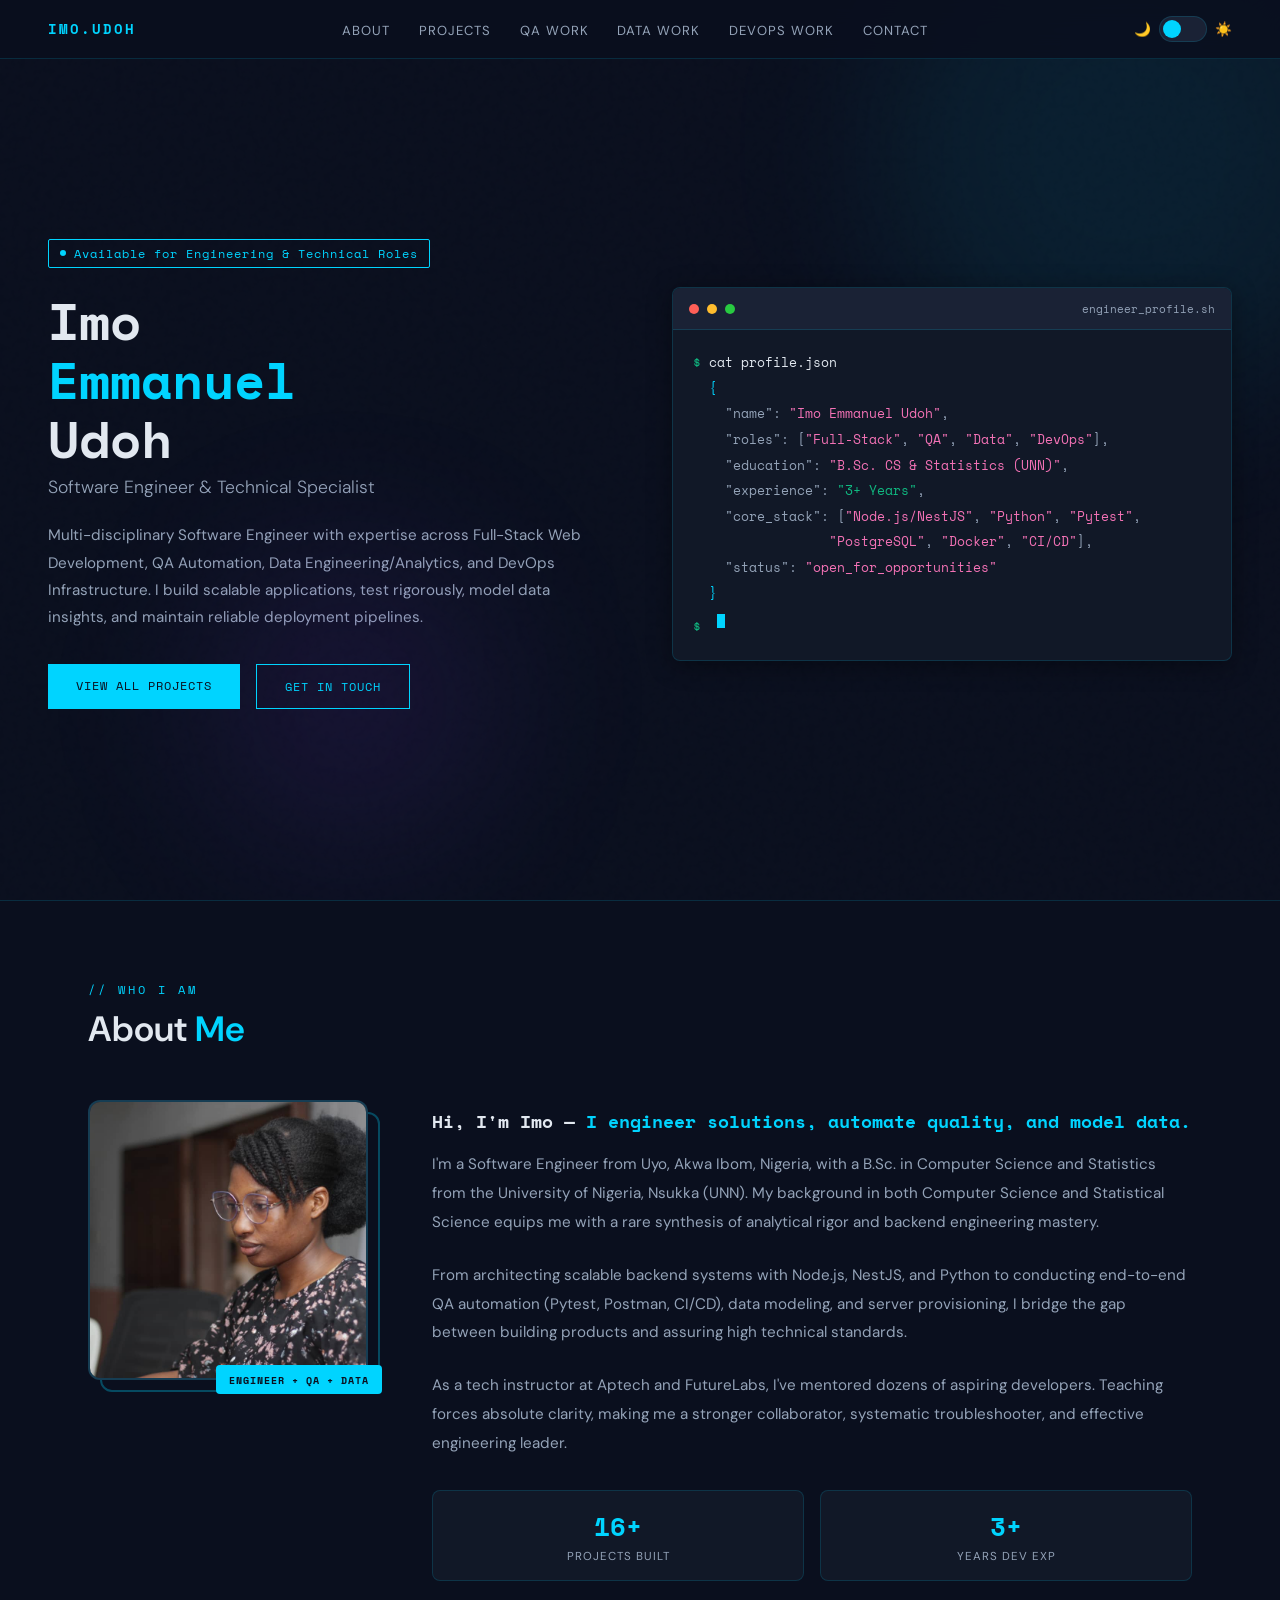
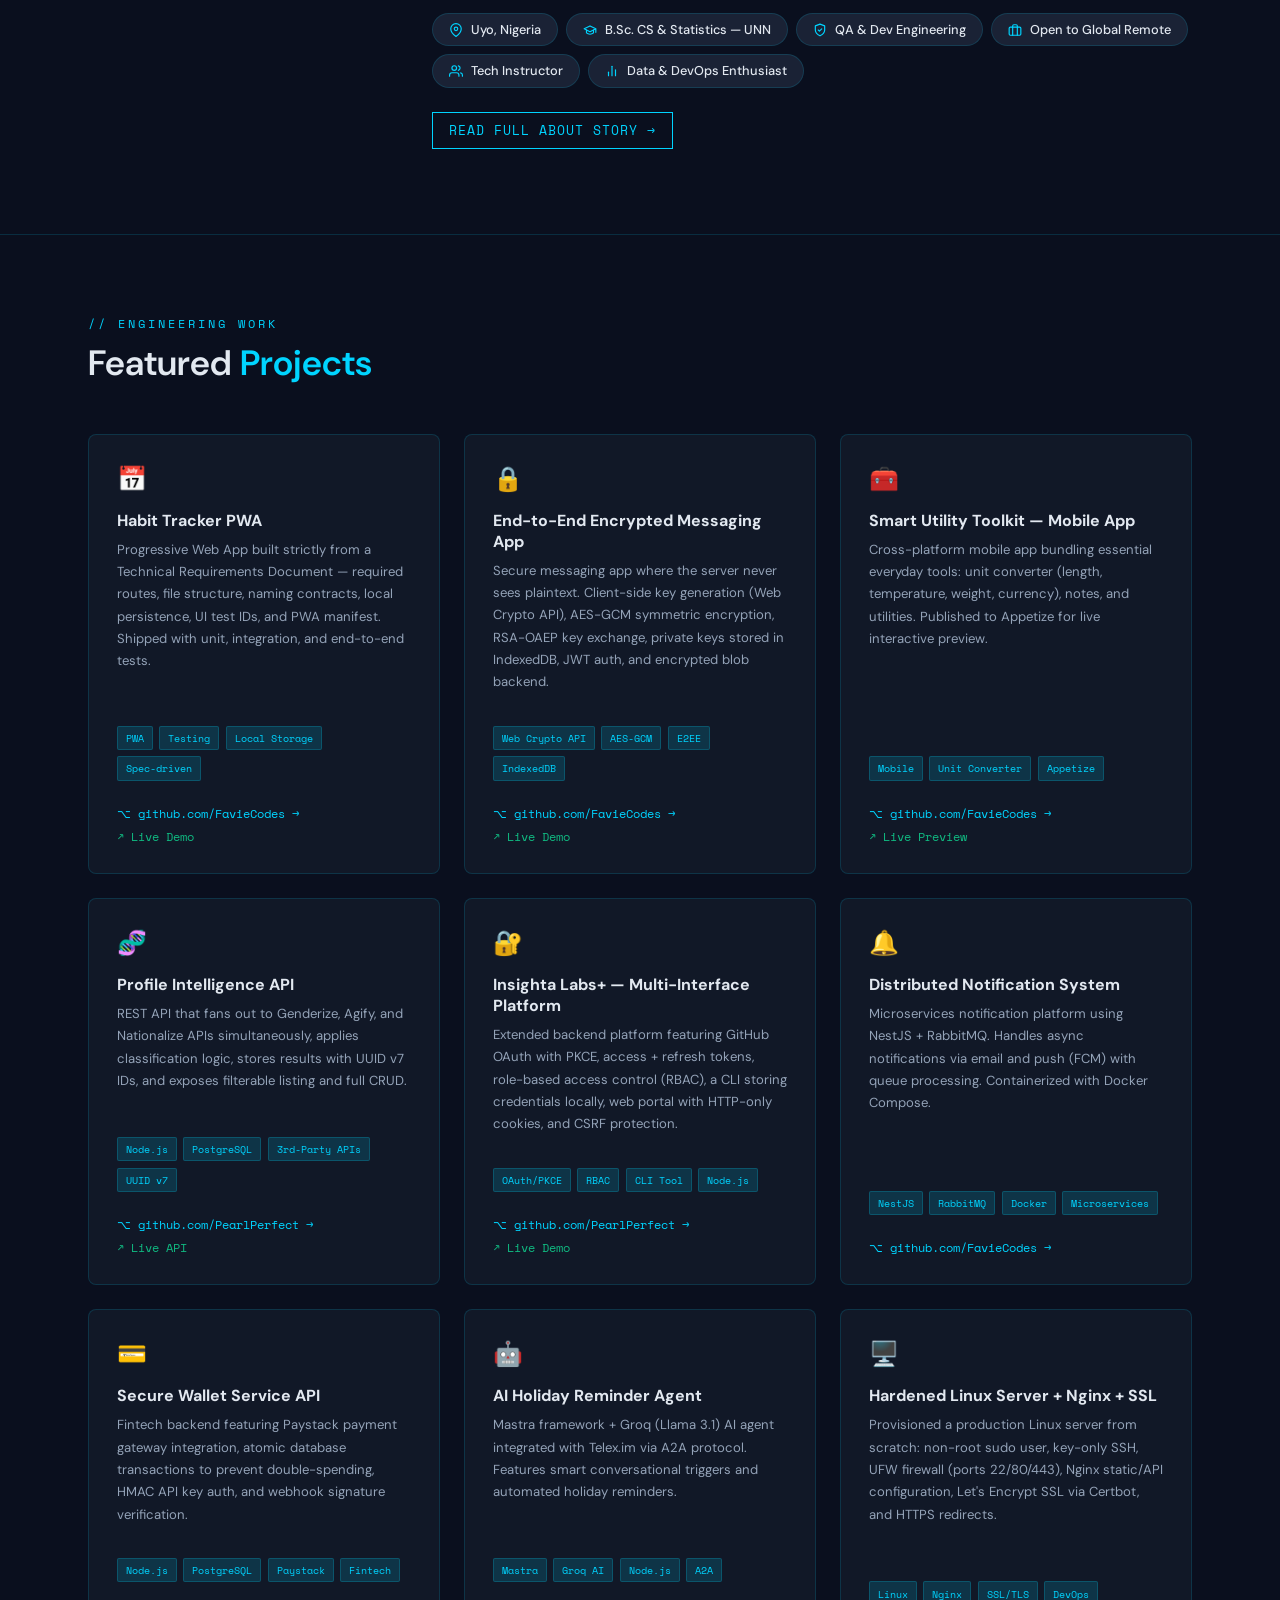
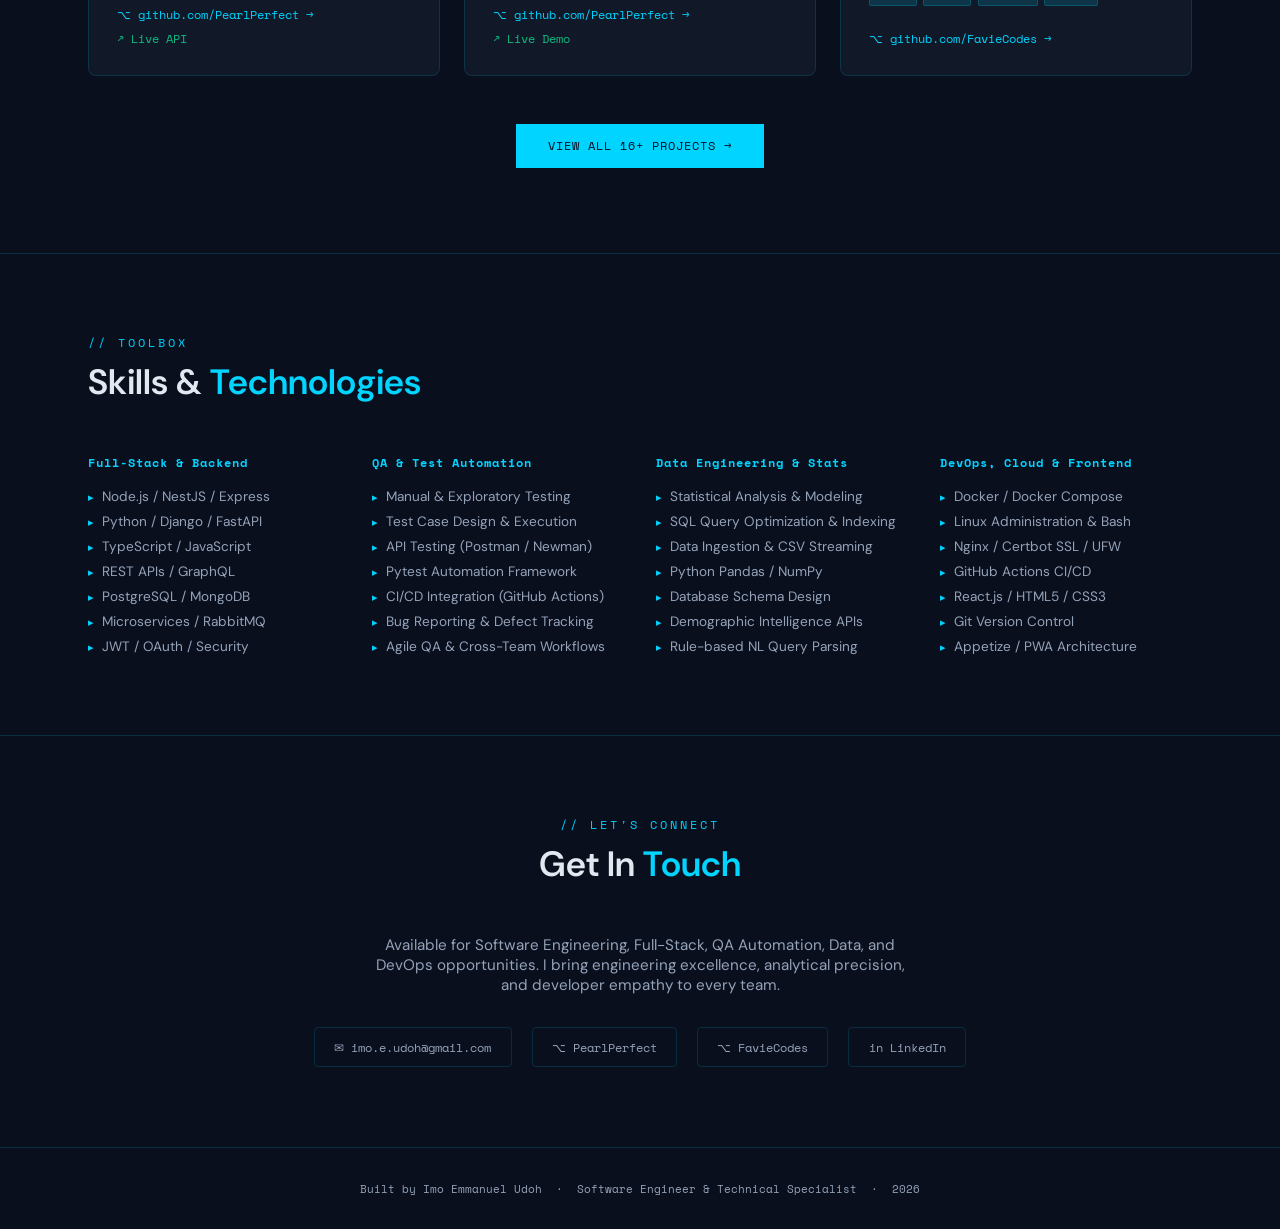
==== index.html @ d8f9f030 "Initial portfolio commit" ====
<!DOCTYPE html>
<html lang="en" data-theme="dark">
<head>
<meta charset="UTF-8"/>
<meta name="viewport" content="width=device-width, initial-scale=1.0"/>
<title>Imo Emmanuel Udoh — Software Engineer | QA, Data & DevOps</title>
<meta name="description" content="Official Portfolio of Imo Emmanuel Udoh — Multi-Disciplinary Software Engineer specializing in Full-Stack Development, QA Automation, Data Engineering, and DevOps Infrastructure."/>
<link href="https://fonts.googleapis.com/css2?family=Space+Mono:wght@400;700&family=DM+Sans:wght@300;400;500;600;700&display=swap" rel="stylesheet"/>
<link rel="stylesheet" href="./asset/styles.css"/>
</head>
<body>

<!-- ─── NAV ─── -->
<nav>
  <div class="nav-logo"><a href="index.html">IMO.UDOH</a></div>
  <button class="mobile-menu-btn" id="mobileMenuBtn" aria-label="Toggle navigation menu">☰</button>
  <ul class="nav-links">
    <li><a href="about.html">About</a></li>
    <li><a href="projects.html">Projects</a></li>
    <li><a href="qa-work.html">QA Work</a></li>
    <li><a href="data-work.html">Data Work</a></li>
    <li><a href="devops-work.html">DevOps Work</a></li>
    <li><a href="#contact">Contact</a></li>
  </ul>
  <div class="theme-toggle-wrapper">
    <span class="theme-icon">🌙</span>
    <button class="theme-toggle" id="themeToggle" aria-label="Toggle light/dark mode"></button>
    <span class="theme-icon">☀️</span>
  </div>
</nav>

<!-- ─── HERO ─── -->
<div id="hero">
  <div class="hero-bg-orb orb1"></div>
  <div class="hero-bg-orb orb2"></div>
  <div class="hero-grid">
    <div>
      <div class="hero-tag">Available for Engineering & Technical Roles</div>
      <h1>Imo<br/><span>Emmanuel</span><br/>Udoh</h1>
      <p class="hero-role">Software Engineer &amp; Technical Specialist</p>
      <p class="hero-desc">
        Multi-disciplinary Software Engineer with expertise across Full-Stack Web Development, QA Automation, Data Engineering/Analytics, and DevOps Infrastructure. I build scalable applications, test rigorously, model data insights, and maintain reliable deployment pipelines.
      </p>
      <div class="hero-cta">
        <a href="projects.html" class="btn btn-primary">VIEW ALL PROJECTS</a>
        <a href="#contact" class="btn btn-outline">GET IN TOUCH</a>
      </div>
    </div>
    <div class="hero-terminal">
      <div class="term-header">
        <div class="dot r"></div>
        <div class="dot y"></div>
        <div class="dot g"></div>
        <span class="term-title">engineer_profile.sh</span>
      </div>
      <div class="term-body">
        <div class="term-line"><span class="prompt">$</span><span class="cmd"> cat profile.json</span></div>
        <div class="out"><span class="hi">{</span></div>
        <div class="out">&nbsp;&nbsp;"name": <span class="hi2">"Imo Emmanuel Udoh"</span>,</div>
        <div class="out">&nbsp;&nbsp;"roles": [<span class="hi2">"Full-Stack"</span>, <span class="hi2">"QA"</span>, <span class="hi2">"Data"</span>, <span class="hi2">"DevOps"</span>],</div>
        <div class="out">&nbsp;&nbsp;"education": <span class="hi2">"B.Sc. CS &amp; Statistics (UNN)"</span>,</div>
        <div class="out">&nbsp;&nbsp;"experience": <span class="hi3">"3+ Years"</span>,</div>
        <div class="out">&nbsp;&nbsp;"core_stack": [<span class="hi2">"Node.js/NestJS"</span>, <span class="hi2">"Python"</span>, <span class="hi2">"Pytest"</span>,</div>
        <div class="out">&nbsp;&nbsp;&nbsp;&nbsp;&nbsp;&nbsp;&nbsp;&nbsp;&nbsp;&nbsp;&nbsp;&nbsp;&nbsp;&nbsp;&nbsp;<span class="hi2">"PostgreSQL"</span>, <span class="hi2">"Docker"</span>, <span class="hi2">"CI/CD"</span>],</div>
        <div class="out">&nbsp;&nbsp;"status": <span class="hi2">"open_for_opportunities"</span></div>
        <div class="out"><span class="hi">}</span></div>
        <div class="term-line" style="margin-top:0.5rem">
          <span class="prompt">$</span><span class="cmd"> </span><span class="cursor"></span>
        </div>
      </div>
    </div>
  </div>
</div>

<div class="divider"></div>

<!-- ─── ABOUT (LANDING PAGE PRESERVED SECTION) ─── -->
<section id="about">
  <div class="section-label">// who I am</div>
  <h2 class="section-title">About <span>Me</span></h2>
  <div class="about-grid">

    <div class="about-photo-wrapper fade-in">
      <img src="./asset/images/my_picture.jpeg" alt="Imo Emmanuel Udoh" class="about-photo"/>
      <div class="about-photo-frame"></div>
      <div class="about-photo-badge">ENGINEER + QA + DATA</div>
    </div>

    <div class="about-content fade-in">
      <h3>Hi, I'm Imo — <span>I engineer solutions, automate quality, and model data.</span></h3>

      <p class="about-bio">
        I'm a Software Engineer from Uyo, Akwa Ibom, Nigeria, with a B.Sc. in Computer Science and Statistics from the University of Nigeria, Nsukka (UNN). My background in both Computer Science and Statistical Science equips me with a rare synthesis of analytical rigor and backend engineering mastery.
      </p>

      <p class="about-bio" style="margin-top:1rem;">
        From architecting scalable backend systems with Node.js, NestJS, and Python to conducting end-to-end QA automation (Pytest, Postman, CI/CD), data modeling, and server provisioning, I bridge the gap between building products and assuring high technical standards.
      </p>

      <p class="about-bio" style="margin-top:1rem;">
        As a tech instructor at Aptech and FutureLabs, I've mentored dozens of aspiring developers. Teaching forces absolute clarity, making me a stronger collaborator, systematic troubleshooter, and effective engineering leader.
      </p>

      <div class="about-stats">
        <div class="stat-box">
          <span class="stat-number">16+</span>
          <div class="stat-label">Projects Built</div>
        </div>
        <div class="stat-box">
          <span class="stat-number">3+</span>
          <div class="stat-label">Years Dev Exp</div>
        </div>
      </div>

      <div class="about-chips">
        <span class="fancy-chip">
          <svg viewBox="0 0 24 24" fill="none" stroke="currentColor" stroke-width="2" stroke-linecap="round" stroke-linejoin="round">
            <path d="M21 10c0 7-9 13-9 13s-9-6-9-13a9 9 0 0 1 18 0z" /><circle cx="12" cy="10" r="3" />
          </svg>
          Uyo, Nigeria
        </span>
        <span class="fancy-chip">
          <svg viewBox="0 0 24 24" fill="none" stroke="currentColor" stroke-width="2" stroke-linecap="round" stroke-linejoin="round">
            <path d="M22 10v6M2 10l10-5 10 5-10 5z" /><path d="M6 12v5c3 3 9 3 12 0v-5" />
          </svg>
          B.Sc. CS &amp; Statistics — UNN
        </span>
        <span class="fancy-chip">
          <svg viewBox="0 0 24 24" fill="none" stroke="currentColor" stroke-width="2" stroke-linecap="round" stroke-linejoin="round">
            <path d="M12 22s8-4 8-10V5l-8-3-8 3v7c0 6 8 10 8 10z" /><path d="m9 12 2 2 4-4" />
          </svg>
          QA &amp; Dev Engineering
        </span>
        <span class="fancy-chip">
          <svg viewBox="0 0 24 24" fill="none" stroke="currentColor" stroke-width="2" stroke-linecap="round" stroke-linejoin="round">
            <rect x="2" y="7" width="20" height="14" rx="2" /><path d="M16 21V5a2 2 0 0 0-2-2h-4a2 2 0 0 0-2 2v16" />
          </svg>
          Open to Global Remote
        </span>
        <span class="fancy-chip">
          <svg viewBox="0 0 24 24" fill="none" stroke="currentColor" stroke-width="2" stroke-linecap="round" stroke-linejoin="round">
            <path d="M17 21v-2a4 4 0 0 0-4-4H5a4 4 0 0 0-4 4v2" /><circle cx="9" cy="7" r="4" />
            <path d="M23 21v-2a4 4 0 0 0-3-3.87" /><path d="M16 3.13a4 4 0 0 1 0 7.75" />
          </svg>
          Tech Instructor
        </span>
        <span class="fancy-chip">
          <svg viewBox="0 0 24 24" fill="none" stroke="currentColor" stroke-width="2" stroke-linecap="round" stroke-linejoin="round">
            <line x1="18" y1="20" x2="18" y2="10" /><line x1="12" y1="20" x2="12" y2="4" /><line x1="6" y1="20" x2="6" y2="14" />
          </svg>
          Data &amp; DevOps Enthusiast
        </span>
      </div>
      
      <div style="margin-top: 1.5rem;">
        <a href="about.html" class="btn btn-outline" style="font-size: 0.8rem; padding: 0.5rem 1rem;">READ FULL ABOUT STORY →</a>
      </div>
    </div>

  </div>
</section>

<div class="divider"></div>

<!-- ─── FEATURED PROJECTS (9 PROJECTS ON LANDING PAGE) ─── -->
<section id="projects">
  <div class="section-label">// engineering work</div>
  <h2 class="section-title">Featured <span>Projects</span></h2>
  <div class="projects-grid">

    <!-- Project 1 -->
    <div class="project-card fade-in">
      <div class="project-icon">📅</div>
      <h3>Habit Tracker PWA</h3>
      <p>Progressive Web App built strictly from a Technical Requirements Document — required routes, file structure, naming contracts, local persistence, UI test IDs, and PWA manifest. Shipped with unit, integration, and end-to-end tests.</p>
      <div class="stage-tags" style="margin-bottom:1rem"><span class="tag">PWA</span><span class="tag">Testing</span><span class="tag">Local Storage</span><span class="tag">Spec-driven</span></div>
      <div class="project-links">
        <a href="https://github.com/FavieCodes/Hng14_frontend_task_three" class="project-link" target="_blank">⌥ github.com/FavieCodes →</a>
        <a href="https://hng14-frontend-task-three.vercel.app/" class="project-link live" target="_blank">↗ Live Demo</a>
      </div>
    </div>

    <!-- Project 2 -->
    <div class="project-card fade-in">
      <div class="project-icon">🔒</div>
      <h3>End-to-End Encrypted Messaging App</h3>
      <p>Secure messaging app where the server never sees plaintext. Client-side key generation (Web Crypto API), AES-GCM symmetric encryption, RSA-OAEP key exchange, private keys stored in IndexedDB, JWT auth, and encrypted blob backend.</p>
      <div class="stage-tags" style="margin-bottom:1rem"><span class="tag">Web Crypto API</span><span class="tag">AES-GCM</span><span class="tag">E2EE</span><span class="tag">IndexedDB</span></div>
      <div class="project-links">
        <a href="https://github.com/FavieCodes/whisperbox" class="project-link" target="_blank">⌥ github.com/FavieCodes →</a>
        <a href="https://whisperbox-pi.vercel.app/register" class="project-link live" target="_blank">↗ Live Demo</a>
      </div>
    </div>

    <!-- Project 3 -->
    <div class="project-card fade-in">
      <div class="project-icon">🧰</div>
      <h3>Smart Utility Toolkit — Mobile App</h3>
      <p>Cross-platform mobile app bundling essential everyday tools: unit converter (length, temperature, weight, currency), notes, and utilities. Published to Appetize for live interactive preview.</p>
      <div class="stage-tags" style="margin-bottom:1rem"><span class="tag">Mobile</span><span class="tag">Unit Converter</span><span class="tag">Appetize</span></div>
      <div class="project-links">
        <a href="https://github.com/FavieCodes/Hng14_mobile_task_zero" class="project-link" target="_blank">⌥ github.com/FavieCodes →</a>
        <a href="https://appetize.io/embed/b_2zsezv2jjwarcqcgiqfygq2fqu" class="project-link live" target="_blank">↗ Live Preview</a>
      </div>
    </div>

    <!-- Project 4 -->
    <div class="project-card fade-in">
      <div class="project-icon">🧬</div>
      <h3>Profile Intelligence API</h3>
      <p>REST API that fans out to Genderize, Agify, and Nationalize APIs simultaneously, applies classification logic, stores results with UUID v7 IDs, and exposes filterable listing and full CRUD.</p>
      <div class="stage-tags" style="margin-bottom:1rem"><span class="tag">Node.js</span><span class="tag">PostgreSQL</span><span class="tag">3rd-Party APIs</span><span class="tag">UUID v7</span></div>
      <div class="project-links">
        <a href="https://github.com/PearlPerfect/hng14-backendNode.js_stage1" class="project-link" target="_blank">⌥ github.com/PearlPerfect →</a>
        <a href="https://hng14-backend-node-js-stage1.vercel.app/" class="project-link live" target="_blank">↗ Live API</a>
      </div>
    </div>

    <!-- Project 5 -->
    <div class="project-card fade-in">
      <div class="project-icon">🔐</div>
      <h3>Insighta Labs+ — Multi-Interface Platform</h3>
      <p>Extended backend platform featuring GitHub OAuth with PKCE, access + refresh tokens, role-based access control (RBAC), a CLI storing credentials locally, web portal with HTTP-only cookies, and CSRF protection.</p>
      <div class="stage-tags" style="margin-bottom:1rem"><span class="tag">OAuth/PKCE</span><span class="tag">RBAC</span><span class="tag">CLI Tool</span><span class="tag">Node.js</span></div>
      <div class="project-links">
        <a href="https://github.com/PearlPerfect/hng14-backendNode.js_stage3_backend" class="project-link" target="_blank">⌥ github.com/PearlPerfect →</a>
        <a href="https://hng14-backend-node-js-stage3-fronte.vercel.app" class="project-link live" target="_blank">↗ Live Demo</a>
      </div>
    </div>

    <!-- Project 6 -->
    <div class="project-card fade-in">
      <div class="project-icon">🔔</div>
      <h3>Distributed Notification System</h3>
      <p>Microservices notification platform using NestJS + RabbitMQ. Handles async notifications via email and push (FCM) with queue processing. Containerized with Docker Compose.</p>
      <div class="stage-tags" style="margin-bottom:1rem"><span class="tag">NestJS</span><span class="tag">RabbitMQ</span><span class="tag">Docker</span><span class="tag">Microservices</span></div>
      <div class="project-links">
        <a href="https://github.com/FavieCodes" class="project-link" target="_blank">⌥ github.com/FavieCodes →</a>
      </div>
    </div>

    <!-- Project 7 -->
    <div class="project-card fade-in">
      <div class="project-icon">💳</div>
      <h3>Secure Wallet Service API</h3>
      <p>Fintech backend featuring Paystack payment gateway integration, atomic database transactions to prevent double-spending, HMAC API key auth, and webhook signature verification.</p>
      <div class="stage-tags" style="margin-bottom:1rem"><span class="tag">Node.js</span><span class="tag">PostgreSQL</span><span class="tag">Paystack</span><span class="tag">Fintech</span></div>
      <div class="project-links">
        <a href="https://github.com/PearlPerfect/wallet-service" class="project-link" target="_blank">⌥ github.com/PearlPerfect →</a>
        <a href="https://wallet-service-83s5.onrender.com/" class="project-link live" target="_blank">↗ Live API</a>
      </div>
    </div>

    <!-- Project 8 -->
    <div class="project-card fade-in">
      <div class="project-icon">🤖</div>
      <h3>AI Holiday Reminder Agent</h3>
      <p>Mastra framework + Groq (Llama 3.1) AI agent integrated with Telex.im via A2A protocol. Features smart conversational triggers and automated holiday reminders.</p>
      <div class="stage-tags" style="margin-bottom:1rem"><span class="tag">Mastra</span><span class="tag">Groq AI</span><span class="tag">Node.js</span><span class="tag">A2A</span></div>
      <div class="project-links">
        <a href="https://github.com/PearlPerfect/agent-reminder" class="project-link" target="_blank">⌥ github.com/PearlPerfect →</a>
        <a href="https://agent-reminder.vercel.app/" class="project-link live" target="_blank">↗ Live Demo</a>
      </div>
    </div>

    <!-- Project 9 -->
    <div class="project-card fade-in">
      <div class="project-icon">🖥️</div>
      <h3>Hardened Linux Server + Nginx + SSL</h3>
      <p>Provisioned a production Linux server from scratch: non-root sudo user, key-only SSH, UFW firewall (ports 22/80/443), Nginx static/API configuration, Let's Encrypt SSL via Certbot, and HTTPS redirects.</p>
      <div class="stage-tags" style="margin-bottom:1rem"><span class="tag">Linux</span><span class="tag">Nginx</span><span class="tag">SSL/TLS</span><span class="tag">DevOps</span></div>
      <div class="project-links">
        <a href="https://github.com/FavieCodes" class="project-link" target="_blank">⌥ github.com/FavieCodes →</a>
      </div>
    </div>

  </div>

  <div class="view-more-container">
    <a href="projects.html" class="btn btn-primary" style="padding: 0.8rem 2rem;">VIEW ALL 16+ PROJECTS →</a>
  </div>
</section>

<div class="divider"></div>

<!-- ─── SKILLS & TOOLBOX ─── -->
<section id="skills">
  <div class="section-label">// toolbox</div>
  <h2 class="section-title">Skills &amp; <span>Technologies</span></h2>
  <div class="skills-wrapper">

    <div class="skill-group fade-in">
      <h3>Full-Stack &amp; Backend</h3>
      <ul class="skill-list">
        <li>Node.js / NestJS / Express</li>
        <li>Python / Django / FastAPI</li>
        <li>TypeScript / JavaScript</li>
        <li>REST APIs / GraphQL</li>
        <li>PostgreSQL / MongoDB</li>
        <li>Microservices / RabbitMQ</li>
        <li>JWT / OAuth / Security</li>
      </ul>
    </div>

    <div class="skill-group fade-in">
      <h3>QA &amp; Test Automation</h3>
      <ul class="skill-list">
        <li>Manual &amp; Exploratory Testing</li>
        <li>Test Case Design &amp; Execution</li>
        <li>API Testing (Postman / Newman)</li>
        <li>Pytest Automation Framework</li>
        <li>CI/CD Integration (GitHub Actions)</li>
        <li>Bug Reporting &amp; Defect Tracking</li>
        <li>Agile QA &amp; Cross-Team Workflows</li>
      </ul>
    </div>

    <div class="skill-group fade-in">
      <h3>Data Engineering &amp; Stats</h3>
      <ul class="skill-list">
        <li>Statistical Analysis &amp; Modeling</li>
        <li>SQL Query Optimization &amp; Indexing</li>
        <li>Data Ingestion &amp; CSV Streaming</li>
        <li>Python Pandas / NumPy</li>
        <li>Database Schema Design</li>
        <li>Demographic Intelligence APIs</li>
        <li>Rule-based NL Query Parsing</li>
      </ul>
    </div>

    <div class="skill-group fade-in">
      <h3>DevOps, Cloud &amp; Frontend</h3>
      <ul class="skill-list">
        <li>Docker / Docker Compose</li>
        <li>Linux Administration &amp; Bash</li>
        <li>Nginx / Certbot SSL / UFW</li>
        <li>GitHub Actions CI/CD</li>
        <li>React.js / HTML5 / CSS3</li>
        <li>Git Version Control</li>
        <li>Appetize / PWA Architecture</li>
      </ul>
    </div>

  </div>
</section>

<div class="divider"></div>

<!-- ─── CONTACT ─── -->
<section id="contact">
  <div class="section-label">// let's connect</div>
  <h2 class="section-title">Get In <span>Touch</span></h2>
  <p style="color:var(--muted);font-size:0.95rem;max-width:550px;margin:0 auto;">
    Available for Software Engineering, Full-Stack, QA Automation, Data, and DevOps opportunities. I bring engineering excellence, analytical precision, and developer empathy to every team.
  </p>
  <div class="contact-links">
    <a href="mailto:imo.e.udoh@gmail.com" class="contact-link">✉ imo.e.udoh@gmail.com</a>
    <a href="https://github.com/PearlPerfect" class="contact-link" target="_blank" rel="noopener noreferrer">⌥ PearlPerfect</a>
    <a href="https://github.com/FavieCodes" class="contact-link" target="_blank" rel="noopener noreferrer">⌥ FavieCodes</a>
    <a href="https://linkedin.com/in/imo-udoh-747347197" class="contact-link" target="_blank" rel="noopener noreferrer">in LinkedIn</a>
  </div>
</section>

<footer>
  <p>Built by Imo Emmanuel Udoh &nbsp;·&nbsp; Software Engineer &amp; Technical Specialist &nbsp;·&nbsp; 2026</p>
</footer>

<!-- ─── SCRIPTS ─── -->
<script src="./asset/scripts.js"></script>
</body>
</html>
---- asset/styles.css ----
/* ═══════════════════════════════════════════════
   VARIABLES — DARK MODE (default)
═══════════════════════════════════════════════ */
:root {
  --bg: #0a0f1e;
  --bg2: #060b16;
  --surface: #111827;
  --surface2: #1a2235;
  --surface3: #222e45;
  --accent: #00d4ff;
  --accent2: #7c3aed;
  --accent3: #10b981;
  --accent-glow: rgba(0, 212, 255, 0.15);
  --text: #e2e8f0;
  --muted: #94a3b8;
  --border: rgba(0, 212, 255, 0.15);
  --border-soft: rgba(255,255,255,0.06);
  --mono: 'Space Mono', monospace;
  --sans: 'Inter', 'DM Sans', sans-serif;
  --shadow: 0 4px 24px rgba(0,0,0,0.4);
  --card-hover-shadow: 0 8px 40px rgba(0, 212, 255, 0.08);
  --toggle-bg: #1a2235;
  --toggle-knob: #00d4ff;
}

/* ═══════════════════════════════════════════════
   VARIABLES — LIGHT MODE
═══════════════════════════════════════════════ */
[data-theme="light"] {
  --bg: #f0f4ff;
  --bg2: #e4eaf7;
  --surface: #ffffff;
  --surface2: #eef2fb;
  --surface3: #e2e8f5;
  --accent: #0066cc;
  --accent2: #6d28d9;
  --accent3: #059669;
  --accent-glow: rgba(0, 102, 204, 0.1);
  --text: #0f172a;
  --muted: #475569;
  --border: rgba(0, 102, 204, 0.18);
  --border-soft: rgba(0,0,0,0.07);
  --shadow: 0 4px 24px rgba(0,0,0,0.08);
  --card-hover-shadow: 0 8px 40px rgba(0, 102, 204, 0.12);
  --toggle-bg: #dbe4f5;
  --toggle-knob: #0066cc;
}

/* ═══════════════════════════════════════════════
   RESET & BASE
═══════════════════════════════════════════════ */
*, *::before, *::after {
  box-sizing: border-box;
  margin: 0;
  padding: 0;
}

html {
  scroll-behavior: smooth;
}

body {
  background: var(--bg);
  color: var(--text);
  font-family: var(--sans);
  overflow-x: hidden;
  transition: background 0.3s ease, color 0.3s ease;
}

/* ═══════════════════════════════════════════════
   NOISE TEXTURE OVERLAY
═══════════════════════════════════════════════ */
body::before {
  content: '';
  position: fixed;
  inset: 0;
  z-index: 0;
  background-image: url("data:image/svg+xml,%3Csvg viewBox='0 0 200 200' xmlns='http://www.w3.org/2000/svg'%3E%3Cfilter id='n'%3E%3CfeTurbulence type='fractalNoise' baseFrequency='0.65' numOctaves='3' stitchTiles='stitch'/%3E%3C/filter%3E%3Crect width='100%25' height='100%25' filter='url(%23n)' opacity='0.04'/%3E%3C/svg%3E");
  pointer-events: none;
  opacity: 0.4;
}

/* ═══════════════════════════════════════════════
   SCROLLBAR
═══════════════════════════════════════════════ */
::-webkit-scrollbar { width: 4px; }
::-webkit-scrollbar-track { background: var(--bg); }
::-webkit-scrollbar-thumb { background: var(--accent); border-radius: 2px; }

/* ═══════════════════════════════════════════════
   NAVIGATION
═══════════════════════════════════════════════ */
nav {
  position: fixed;
  top: 0; left: 0; right: 0;
  z-index: 100;
  display: flex;
  align-items: center;
  justify-content: space-between;
  padding: 1rem 3rem;
  background: rgba(10, 15, 30, 0.85);
  backdrop-filter: blur(12px);
  border-bottom: 1px solid var(--border);
  transition: background 0.3s ease;
}

[data-theme="light"] nav {
  background: rgba(240, 244, 255, 0.88);
}

.nav-logo {
  font-family: var(--mono);
  font-size: 0.85rem;
  color: var(--accent);
  letter-spacing: 2px;
  font-weight: 700;
}

.nav-logo a {
  color: inherit;
  text-decoration: none;
}

.nav-links {
  display: flex;
  align-items: center;
  gap: 1.8rem;
  list-style: none;
}

.nav-links a {
  font-size: 0.82rem;
  color: var(--muted);
  text-decoration: none;
  letter-spacing: 1px;
  text-transform: uppercase;
  transition: color 0.2s;
}

.nav-links a:hover,
.nav-links a.active {
  color: var(--accent);
}

.nav-links a.active {
  font-weight: 600;
  position: relative;
}

.nav-links a.active::after {
  content: '';
  position: absolute;
  bottom: -4px;
  left: 0;
  width: 100%;
  height: 2px;
  background: var(--accent);
  border-radius: 2px;
}

/* ─── THEME TOGGLE ─── */
.theme-toggle {
  background: var(--toggle-bg);
  border: 1px solid var(--border);
  border-radius: 20px;
  width: 48px;
  height: 26px;
  cursor: pointer;
  position: relative;
  transition: background 0.3s ease;
  flex-shrink: 0;
}

.theme-toggle::after {
  content: '';
  position: absolute;
  top: 3px; left: 3px;
  width: 18px; height: 18px;
  border-radius: 50%;
  background: var(--toggle-knob);
  transition: transform 0.3s ease, background 0.3s ease;
}

[data-theme="light"] .theme-toggle::after {
  transform: translateX(22px);
}

.theme-toggle-wrapper {
  display: flex;
  align-items: center;
  gap: 0.5rem;
}

.theme-icon {
  font-size: 0.85rem;
  user-select: none;
}

/* ═══════════════════════════════════════════════
   HERO
═══════════════════════════════════════════════ */
#hero {
  min-height: 100vh;
  display: flex;
  align-items: center;
  padding: 6rem 3rem 3rem;
  position: relative;
  overflow: hidden;
}

.hero-grid {
  display: grid;
  grid-template-columns: 1fr 1fr;
  gap: 4rem;
  align-items: center;
  max-width: 1200px;
  margin: 0 auto;
  width: 100%;
}

.hero-bg-orb {
  position: absolute;
  border-radius: 50%;
  filter: blur(80px);
  pointer-events: none;
}

.orb1 {
  width: 500px; height: 500px;
  background: rgba(0, 212, 255, 0.08);
  top: -100px; right: -100px;
}

.orb2 {
  width: 300px; height: 300px;
  background: rgba(124, 58, 237, 0.1);
  bottom: 50px; left: 200px;
}

.hero-tag {
  display: inline-flex;
  align-items: center;
  gap: 0.5rem;
  font-family: var(--mono);
  font-size: 0.72rem;
  color: var(--accent);
  border: 1px solid var(--accent);
  border-radius: 2px;
  padding: 0.3rem 0.7rem;
  margin-bottom: 1.5rem;
  letter-spacing: 1px;
}

.hero-tag::before {
  content: '';
  width: 6px; height: 6px;
  background: var(--accent);
  border-radius: 50%;
  animation: pulse 2s infinite;
}

@keyframes pulse {
  0%, 100% { opacity: 1; }
  50% { opacity: 0.3; }
}

h1 {
  font-family: var(--mono);
  font-size: clamp(2rem, 4vw, 3.2rem);
  line-height: 1.15;
  color: var(--text);
  margin-bottom: 0.5rem;
}

h1 span { color: var(--accent); }

.hero-role {
  font-family: var(--sans);
  font-size: 1.1rem;
  color: var(--muted);
  margin-bottom: 1.5rem;
  font-weight: 300;
}

.hero-desc {
  font-size: 0.95rem;
  color: var(--muted);
  line-height: 1.8;
  margin-bottom: 2rem;
}

.hero-cta {
  display: flex;
  gap: 1rem;
  flex-wrap: wrap;
}

.btn {
  padding: 0.75rem 1.75rem;
  font-family: var(--mono);
  font-size: 0.78rem;
  letter-spacing: 1px;
  border: none;
  cursor: pointer;
  text-decoration: none;
  display: inline-block;
  transition: all 0.25s;
  position: relative;
  overflow: hidden;
}

.btn-primary {
  background: var(--accent);
  color: var(--bg);
}

.btn-primary:hover {
  background: var(--text);
  color: var(--bg);
  transform: translateY(-2px);
}

.btn-outline {
  background: transparent;
  color: var(--accent);
  border: 1px solid var(--accent);
}

.btn-outline:hover {
  background: var(--accent);
  color: var(--bg);
  transform: translateY(-2px);
}

/* ═══════════════════════════════════════════════
   HERO TERMINAL
═══════════════════════════════════════════════ */
.hero-terminal {
  background: var(--surface);
  border: 1px solid var(--border);
  border-radius: 8px;
  overflow: hidden;
  font-family: var(--mono);
  font-size: 0.8rem;
  animation: slideIn 0.8s ease both 0.3s;
  box-shadow: var(--shadow);
}

@keyframes slideIn {
  from { opacity: 0; transform: translateX(40px); }
  to { opacity: 1; transform: translateX(0); }
}

.term-header {
  display: flex;
  align-items: center;
  gap: 0.5rem;
  padding: 0.75rem 1rem;
  background: var(--surface2);
  border-bottom: 1px solid var(--border);
}

.dot { width: 10px; height: 10px; border-radius: 50%; }
.dot.r { background: #ff5f57; }
.dot.y { background: #ffbd2e; }
.dot.g { background: #28ca41; }

.term-title {
  font-size: 0.7rem;
  color: var(--muted);
  margin-left: auto;
}

.term-body {
  padding: 1.25rem;
  line-height: 2;
}

.term-line { display: flex; gap: 0.5rem; }
.prompt { color: var(--accent3); }
.cmd { color: var(--text); }
.out { color: var(--muted); padding-left: 1rem; }
.hi { color: var(--accent); }
.hi2 { color: #f472b6; }
.hi3 { color: var(--accent3); }

.cursor {
  display: inline-block;
  width: 8px; height: 14px;
  background: var(--accent);
  animation: blink 1s step-end infinite;
  vertical-align: middle;
}

@keyframes blink {
  0%, 100% { opacity: 1; }
  50% { opacity: 0; }
}

/* ═══════════════════════════════════════════════
   SHARED SECTION STYLES
═══════════════════════════════════════════════ */
section {
  padding: 5rem 3rem;
  max-width: 1200px;
  margin: 0 auto;
}

.section-label {
  font-family: var(--mono);
  font-size: 0.72rem;
  color: var(--accent);
  letter-spacing: 3px;
  text-transform: uppercase;
  margin-bottom: 0.5rem;
}

.section-title {
  font-size: clamp(1.6rem, 3vw, 2.2rem);
  font-weight: 600;
  color: var(--text);
  margin-bottom: 3rem;
}

.section-title span { color: var(--accent); }

/* ═══════════════════════════════════════════════
   ABOUT SECTION
═══════════════════════════════════════════════ */
.about-grid {
  display: grid;
  grid-template-columns: 280px 1fr;
  gap: 4rem;
  align-items: start;
}

.about-photo-wrapper {
  position: relative;
}

.about-photo {
  width: 100%;
  aspect-ratio: 1;
  border-radius: 12px;
  object-fit: cover;
  display: block;
  border: 2px solid var(--border);
  background: var(--surface2);
  position: relative;
  z-index: 1;
}

.about-photo-placeholder {
  width: 100%;
  aspect-ratio: 1;
  border-radius: 12px;
  background: var(--surface2);
  border: 2px dashed var(--border);
  display: flex;
  flex-direction: column;
  align-items: center;
  justify-content: center;
  gap: 0.75rem;
  color: var(--muted);
  font-family: var(--mono);
  font-size: 0.72rem;
  letter-spacing: 1px;
  position: relative;
  z-index: 1;
}

.about-photo-placeholder span:first-child {
  font-size: 3rem;
}

.about-photo-frame {
  position: absolute;
  top: 12px; left: 12px;
  right: -12px; bottom: -12px;
  border: 2px solid var(--accent);
  border-radius: 12px;
  opacity: 0.3;
  z-index: 0;
}

.about-photo-badge {
  position: absolute;
  bottom: -14px;
  right: -14px;
  background: var(--accent);
  color: var(--bg);
  font-family: var(--mono);
  font-size: 0.65rem;
  font-weight: 700;
  letter-spacing: 1px;
  padding: 0.4rem 0.8rem;
  border-radius: 4px;
  z-index: 2;
  white-space: nowrap;
}

.about-content { padding-top: 0.5rem; }

.about-content h3 {
  font-family: var(--mono);
  font-size: 1.1rem;
  color: var(--text);
  margin-bottom: 1rem;
}

.about-content h3 span { color: var(--accent); }

.about-bio {
  font-size: 0.95rem;
  color: var(--muted);
  line-height: 1.9;
  margin-bottom: 1.5rem;
}

.about-bio + .about-bio { margin-top: -0.5rem; }

.about-stats {
  display: grid;
  grid-template-columns: repeat(auto-fit, minmax(140px, 1fr));
  gap: 1rem;
  margin: 2rem 0;
}

.stat-box {
  background: var(--surface);
  border: 1px solid var(--border);
  border-radius: 8px;
  padding: 1rem;
  text-align: center;
  transition: border-color 0.3s, transform 0.3s;
}

.stat-box:hover {
  border-color: var(--accent);
  transform: translateY(-3px);
}

.stat-number {
  font-family: var(--mono);
  font-size: 1.6rem;
  color: var(--accent);
  font-weight: 700;
  display: block;
}

.stat-label {
  font-size: 0.72rem;
  color: var(--muted);
  text-transform: uppercase;
  letter-spacing: 1px;
  margin-top: 0.25rem;
}

.about-chips {
  display: flex;
  flex-wrap: wrap;
  gap: 0.5rem;
  margin-top: 1.5rem;
}

.chip {
  font-family: var(--mono);
  font-size: 0.68rem;
  padding: 0.3rem 0.7rem;
  border-radius: 2px;
  background: var(--surface2);
  color: var(--muted);
  border: 1px solid var(--border-soft);
  letter-spacing: 0.5px;
}

/* ═══════════════════════════════════════════════
   QA STAGES
═══════════════════════════════════════════════ */
.stages-grid {
  display: grid;
  grid-template-columns: repeat(auto-fit, minmax(280px, 1fr));
  gap: 1.5rem;
}

.stage-card {
  background: var(--surface);
  border: 1px solid var(--border);
  border-radius: 8px;
  padding: 1.5rem;
  transition: border-color 0.3s, transform 0.3s, box-shadow 0.3s;
  position: relative;
  overflow: hidden;
}

.stage-card::before {
  content: '';
  position: absolute;
  top: 0; left: 0; right: 0;
  height: 3px;
  background: linear-gradient(90deg, var(--accent), var(--accent2));
}

.stage-card:hover {
  border-color: var(--accent);
  transform: translateY(-4px);
  box-shadow: var(--card-hover-shadow);
}

.stage-num {
  font-family: var(--mono);
  font-size: 0.7rem;
  color: var(--accent);
  background: var(--accent-glow);
  display: inline-block;
  padding: 0.2rem 0.6rem;
  border-radius: 2px;
  margin-bottom: 0.75rem;
}

.stage-card h3 {
  font-size: 0.95rem;
  color: var(--text);
  margin-bottom: 0.5rem;
  font-weight: 600;
}

.stage-card p {
  font-size: 0.82rem;
  color: var(--muted);
  line-height: 1.7;
}

/* ═══════════════════════════════════════════════
   TAGS (shared)
═══════════════════════════════════════════════ */
.stage-tags {
  display: flex;
  flex-wrap: wrap;
  gap: 0.4rem;
  margin-top: 1rem;
}

.tag {
  font-family: var(--mono);
  font-size: 0.65rem;
  padding: 0.2rem 0.5rem;
  border-radius: 2px;
  background: var(--accent-glow);
  color: var(--accent);
  border: 1px solid rgba(0, 212, 255, 0.2);
}

[data-theme="light"] .tag {
  border-color: rgba(0, 102, 204, 0.2);
}

/* ═══════════════════════════════════════════════
   PROJECTS
═══════════════════════════════════════════════ */
.projects-grid {
  display: grid;
  grid-template-columns: repeat(auto-fit, minmax(300px, 1fr));
  gap: 1.5rem;
}

.project-card {
  background: var(--surface);
  border: 1px solid var(--border);
  border-radius: 8px;
  padding: 1.75rem;
  transition: border-color 0.3s, transform 0.3s, box-shadow 0.3s;
  display: flex;
  flex-direction: column;
}

.project-card:hover {
  border-color: var(--accent2);
  transform: translateY(-4px);
  box-shadow: var(--card-hover-shadow);
}

.project-icon {
  font-size: 1.5rem;
  margin-bottom: 1rem;
}

.project-card h3 {
  font-size: 1rem;
  color: var(--text);
  margin-bottom: 0.5rem;
}

.project-card p {
  font-size: 0.82rem;
  color: var(--muted);
  line-height: 1.7;
  margin-bottom: 1rem;
  flex: 1;
}

.project-links {
  display: flex;
  flex-direction: column;
  gap: 0.4rem;
  margin-top: 0.5rem;
}

.project-link {
  font-family: var(--mono);
  font-size: 0.72rem;
  color: var(--accent);
  text-decoration: none;
  transition: color 0.2s;
  display: inline-flex;
  align-items: center;
  gap: 0.3rem;
}

.project-link:hover {
  text-decoration: underline;
  color: var(--text);
}

.project-link.live {
  color: var(--accent3);
}

.project-link.live:hover {
  color: var(--text);
}

/* ═══════════════════════════════════════════════
   SKILLS
═══════════════════════════════════════════════ */
.skills-wrapper {
  display: grid;
  grid-template-columns: repeat(auto-fit, minmax(240px, 1fr));
  gap: 2rem;
}

.skill-group h3 {
  font-family: var(--mono);
  font-size: 0.78rem;
  color: var(--accent);
  margin-bottom: 1rem;
  letter-spacing: 1px;
}

.skill-list {
  list-style: none;
  display: flex;
  flex-direction: column;
  gap: 0.5rem;
}

.skill-list li {
  font-size: 0.85rem;
  color: var(--muted);
  display: flex;
  align-items: center;
  gap: 0.5rem;
}

.skill-list li::before {
  content: '▸';
  color: var(--accent);
  font-size: 0.7rem;
  flex-shrink: 0;
}

/* ═══════════════════════════════════════════════
   CONTACT
═══════════════════════════════════════════════ */
#contact { text-align: center; }

.contact-links {
  display: flex;
  justify-content: center;
  gap: 1.25rem;
  flex-wrap: wrap;
  margin-top: 2rem;
}

.contact-link {
  display: flex;
  align-items: center;
  gap: 0.5rem;
  font-family: var(--mono);
  font-size: 0.78rem;
  color: var(--muted);
  text-decoration: none;
  transition: color 0.2s, border-color 0.2s;
  border: 1px solid var(--border);
  padding: 0.6rem 1.2rem;
  border-radius: 4px;
}

.contact-link:hover {
  color: var(--accent);
  border-color: var(--accent);
}

/* ═══════════════════════════════════════════════
   FOOTER
═══════════════════════════════════════════════ */
footer {
  text-align: center;
  padding: 2rem;
  font-family: var(--mono);
  font-size: 0.7rem;
  color: var(--muted);
  border-top: 1px solid var(--border);
}

/* ═══════════════════════════════════════════════
   DIVIDER
═══════════════════════════════════════════════ */
.divider {
  width: 100%;
  height: 1px;
  background: var(--border);
  margin: 0;
}

/* ═══════════════════════════════════════════════
   ANIMATIONS
═══════════════════════════════════════════════ */
.fade-in {
  opacity: 0;
  transform: translateY(20px);
  transition: opacity 0.6s ease, transform 0.6s ease;
}

.fade-in.visible {
  opacity: 1;
  transform: translateY(0);
}

/* ═══════════════════════════════════════════════
   RESPONSIVE — TABLET
═══════════════════════════════════════════════ */
@media (max-width: 900px) {
  .about-grid {
    grid-template-columns: 200px 1fr;
    gap: 2.5rem;
  }

  .about-stats {
    grid-template-columns: repeat(3, 1fr);
  }
}

/* ═══════════════════════════════════════════════
   RESPONSIVE — MOBILE
═══════════════════════════════════════════════ */
@media (max-width: 768px) {
  nav {
    padding: 1rem 1.5rem;
    gap: 1rem;
  }

  .nav-links {
    display: none;
  }

  #hero {
    padding: 5rem 1.5rem 2rem;
  }

  .hero-grid {
    grid-template-columns: 1fr;
    gap: 2rem;
  }

/* ═══════════════════════════════════════════════
   WORK EXPERIENCE TIMELINE (Split Layout)
═══════════════════════════════════════════════ */
.timeline {
  display: flex;
  flex-direction: column;
  gap: 3.5rem;
  max-width: 900px;
  margin: 3rem auto 0;
  position: relative;
}

.timeline::before {
  content: '';
  position: absolute;
  top: 0;
  bottom: 0;
  left: 50%;
  width: 2px;
  background: var(--border-soft);
  transform: translateX(-50%);
}

.timeline-item {
  display: grid;
  grid-template-columns: 1fr 100px 1fr;
  align-items: start;
  position: relative;
}

.timeline-left {
  text-align: right;
  padding-right: 1.5rem;
  padding-top: 0.25rem;
}

.timeline-company {
  font-size: 1.2rem;
  font-weight: 700;
  color: var(--text);
  margin-bottom: 0.3rem;
  letter-spacing: -0.5px;
}

.timeline-date {
  font-family: var(--mono);
  font-size: 0.8rem;
  color: var(--accent);
  font-weight: 600;
}

.timeline-center {
  display: flex;
  justify-content: center;
  align-items: center;
  position: relative;
  z-index: 2;
  padding-top: 0.25rem;
}

.timeline-dot-outer {
  width: 28px;
  height: 28px;
  border-radius: 50%;
  background: var(--bg);
  border: 2px solid var(--border);
  display: flex;
  align-items: center;
  justify-content: center;
  transition: all 0.3s cubic-bezier(0.4, 0, 0.2, 1);
  box-shadow: 0 0 10px rgba(0,0,0,0.5);
}

.timeline-dot-inner {
  width: 14px;
  height: 14px;
  border-radius: 50%;
  background: var(--accent);
  box-shadow: 0 0 12px var(--accent);
  transition: all 0.3s ease;
}

.timeline-item:hover .timeline-dot-outer {
  border-color: var(--accent);
  transform: scale(1.2);
  box-shadow: 0 0 15px var(--accent-glow);
}

.timeline-right {
  padding-left: 1.5rem;
  text-align: left;
}

.timeline-role {
  font-size: 1.2rem;
  font-weight: 700;
  color: var(--text);
  margin-bottom: 0.75rem;
  letter-spacing: -0.5px;
}

.timeline-desc {
  font-size: 0.88rem;
  color: var(--muted);
  line-height: 1.6;
}

.timeline-desc ul {
  list-style: none;
  padding: 0;
  margin: 0;
}

.timeline-desc li {
  position: relative;
  padding-left: 1.2rem;
  margin-bottom: 0.5rem;
}

.timeline-desc li::before {
  content: '▸';
  color: var(--accent);
  position: absolute;
  left: 0;
  top: 0;
}

.timeline-tags {
  margin-top: 1rem;
  display: flex;
  flex-wrap: wrap;
  gap: 0.5rem;
}

@media (max-width: 768px) {
  .timeline::before {
    left: 20px;
    transform: none;
  }
  .timeline-item {
    grid-template-columns: 1fr;
    gap: 0.75rem;
    padding-left: 3rem;
  }
  .timeline-left {
    text-align: left;
    padding-right: 0;
    padding-top: 0;
  }
  .timeline-center {
    position: absolute;
    left: 7px;
    top: 0;
    padding-top: 0;
  }
  .timeline-right {
    padding-left: 0;
  }
}

/* ═══════════════════════════════════════════════
   CERTIFICATIONS & EDUCATION
═══════════════════════════════════════════════ */
.certs-grid {
  display: grid;
  grid-template-columns: repeat(auto-fit, minmax(280px, 1fr));
  gap: 1.5rem;
  max-width: 1100px;
  margin: 0 auto;
}

.cert-card {
  background: var(--surface);
  border: 1px solid var(--border);
  border-radius: 10px;
  padding: 1.5rem;
  display: flex;
  gap: 1.2rem;
  align-items: flex-start;
  transition: transform 0.25s ease, border-color 0.25s ease;
}

.cert-card:hover {
  transform: translateY(-4px);
  border-color: var(--accent);
  box-shadow: var(--card-hover-shadow);
}

.cert-icon {
  font-size: 2rem;
  background: var(--surface2);
  border: 1px solid var(--border-soft);
  width: 54px;
  height: 54px;
  border-radius: 10px;
  display: flex;
  align-items: center;
  justify-content: center;
  flex-shrink: 0;
}

.cert-info h4 {
  font-size: 1rem;
  font-weight: 600;
  margin-bottom: 0.3rem;
  color: var(--text);
}

.cert-issuer {
  font-family: var(--mono);
  font-size: 0.78rem;
  color: var(--accent);
  margin-bottom: 0.4rem;
}

.cert-detail {
  font-size: 0.82rem;
  color: var(--muted);
  line-height: 1.4;
}

@media (max-width: 600px) {
  .timeline::before { left: 12px; }
  .timeline-item { padding-left: 2.2rem; }
  .timeline-dot { left: 6px; }
}

  .about-grid {
    grid-template-columns: 1fr;
    gap: 2.5rem;
  }

  .about-photo-wrapper {
    max-width: 220px;
    margin: 0 auto;
  }

  .about-stats {
    grid-template-columns: repeat(3, 1fr);
    gap: 0.75rem;
  }

  .stat-number { font-size: 1.2rem; }
  .stat-label { font-size: 0.62rem; }

  .contact-links {
    gap: 0.75rem;
  }
}

@media (max-width: 400px) {
  .about-stats {
    grid-template-columns: 1fr 1fr;
  }
}

/* ═══════════════════════════════════════════════
   FANCIFUL ABOUT PAGE STYLES & SVG ACCENTS
═══════════════════════════════════════════════ */
.fancy-hero-bg {
  position: relative;
  background: radial-gradient(circle at 50% 10%, rgba(0, 212, 255, 0.12) 0%, rgba(124, 58, 237, 0.08) 45%, transparent 70%);
}

.fancy-title-gradient {
  background: linear-gradient(135deg, #ffffff 0%, var(--accent) 50%, #a78bfa 100%);
  -webkit-background-clip: text;
  -webkit-text-fill-color: transparent;
  display: inline-block;
}

[data-theme="light"] .fancy-title-gradient {
  background: linear-gradient(135deg, #0f172a 0%, var(--accent) 50%, var(--accent2) 100%);
  -webkit-background-clip: text;
  -webkit-text-fill-color: transparent;
}

.fancy-glass-card {
  background: var(--surface);
  border: 1px solid var(--border);
  border-radius: 16px;
  padding: 2.2rem;
  position: relative;
  box-shadow: 0 10px 30px rgba(0,0,0,0.3);
  backdrop-filter: blur(12px);
  transition: all 0.3s cubic-bezier(0.4, 0, 0.2, 1);
}

.fancy-glass-card::after {
  content: '';
  position: absolute;
  inset: 0;
  border-radius: 16px;
  padding: 1px;
  background: linear-gradient(135deg, rgba(0, 212, 255, 0.4), transparent 60%, rgba(124, 58, 237, 0.3));
  -webkit-mask: linear-gradient(#fff 0 0) content-box, linear-gradient(#fff 0 0);
  -webkit-mask-composite: xor;
  mask-composite: exclude;
  pointer-events: none;
}

.fancy-chip {
  display: inline-flex;
  align-items: center;
  gap: 0.5rem;
  background: var(--surface2);
  border: 1px solid var(--border);
  padding: 0.45rem 1rem;
  border-radius: 20px;
  font-size: 0.8rem;
  color: var(--text);
  font-weight: 500;
  transition: all 0.25s ease;
}

.fancy-chip svg {
  width: 14px;
  height: 14px;
  stroke: var(--accent);
  flex-shrink: 0;
}

.fancy-chip:hover {
  border-color: var(--accent);
  background: var(--surface3);
  color: var(--accent);
  transform: translateY(-2px);
  box-shadow: 0 4px 15px var(--accent-glow);
}

.svg-box {
  width: 48px;
  height: 48px;
  border-radius: 12px;
  background: var(--surface2);
  border: 1px solid var(--border);
  display: flex;
  align-items: center;
  justify-content: center;
  flex-shrink: 0;
  transition: all 0.3s ease;
}

.svg-box svg {
  width: 22px;
  height: 22px;
  stroke: var(--accent);
}

.cert-card:hover .svg-box {
  background: var(--accent);
  border-color: var(--accent);
  box-shadow: 0 0 15px var(--accent-glow);
}

.cert-card:hover .svg-box svg {
  stroke: #060b16;
}

/* Timeline dot pulse animation */
.timeline-dot {
  width: 16px;
  height: 16px;
  border-radius: 50%;
  background: var(--accent);
  border: 3px solid var(--bg);
  box-shadow: 0 0 12px var(--accent);
  transition: all 0.3s ease;
}

.timeline-item:hover .timeline-dot {
  transform: scale(1.3);
  box-shadow: 0 0 20px var(--accent);
}

/* ═══════════════════════════════════════════════
   SUBPAGE HERO / HEADER
═══════════════════════════════════════════════ */
.page-hero {
  padding: 8rem 3rem 4rem;
  background: radial-gradient(circle at 50% 20%, var(--accent-glow) 0%, transparent 60%);
  text-align: center;
  border-bottom: 1px solid var(--border-soft);
}

.page-hero .section-label {
  font-family: var(--mono);
  font-size: 0.8rem;
  color: var(--accent);
  margin-bottom: 0.5rem;
  letter-spacing: 2px;
}

.page-hero h1 {
  font-size: 2.8rem;
  font-weight: 700;
  margin-bottom: 1rem;
  letter-spacing: -1px;
}

.page-hero h1 span {
  color: var(--accent);
}

.page-hero p.page-desc {
  font-size: 1.05rem;
  color: var(--muted);
  max-width: 680px;
  margin: 0 auto 1.5rem;
  line-height: 1.6;
}

/* ═══════════════════════════════════════════════
   FILTER TABS (Projects Page)
═══════════════════════════════════════════════ */
.filter-container {
  display: flex;
  justify-content: center;
  gap: 0.75rem;
  flex-wrap: wrap;
  margin-bottom: 3rem;
}

.filter-btn {
  background: var(--surface2);
  border: 1px solid var(--border);
  color: var(--muted);
  font-family: var(--mono);
  font-size: 0.75rem;
  padding: 0.6rem 1.2rem;
  border-radius: 20px;
  cursor: pointer;
  transition: all 0.25s ease;
  letter-spacing: 0.5px;
}

.filter-btn:hover,
.filter-btn.active {
  background: var(--accent);
  color: #060b16;
  border-color: var(--accent);
  font-weight: 700;
  box-shadow: 0 0 15px var(--accent-glow);
}

.view-more-container {
  text-align: center;
  margin-top: 3rem;
}

/* ═══════════════════════════════════════════════
   COMING SOON CARD MODULE
═══════════════════════════════════════════════ */
.coming-soon-wrapper {
  max-width: 850px;
  margin: 0 auto;
  padding: 4rem 1.5rem;
}

.coming-soon-card {
  background: var(--surface);
  border: 1px solid var(--border);
  border-radius: 12px;
  padding: 3.5rem 2.5rem;
  text-align: center;
  position: relative;
  overflow: hidden;
  box-shadow: var(--shadow);
  backdrop-filter: blur(10px);
}

.coming-soon-card::before {
  content: '';
  position: absolute;
  top: 0; left: 0; right: 0;
  height: 3px;
  background: linear-gradient(90deg, var(--accent), var(--accent2), var(--accent3));
}

.pulse-badge {
  display: inline-flex;
  align-items: center;
  gap: 0.6rem;
  background: rgba(0, 212, 255, 0.1);
  border: 1px solid var(--border);
  padding: 0.4rem 1rem;
  border-radius: 20px;
  font-family: var(--mono);
  font-size: 0.75rem;
  color: var(--accent);
  margin-bottom: 1.5rem;
}

.pulse-dot {
  width: 8px;
  height: 8px;
  border-radius: 50%;
  background: var(--accent);
  box-shadow: 0 0 10px var(--accent);
  animation: pulse-ring 1.8s infinite ease-in-out;
}

@keyframes pulse-ring {
  0% { transform: scale(0.95); opacity: 1; }
  50% { transform: scale(1.3); opacity: 0.5; }
  100% { transform: scale(0.95); opacity: 1; }
}

.coming-soon-card h2 {
  font-size: 2.2rem;
  margin-bottom: 1rem;
  letter-spacing: -0.5px;
}

.coming-soon-card p {
  color: var(--muted);
  font-size: 1rem;
  max-width: 600px;
  margin: 0 auto 2.5rem;
  line-height: 1.6;
}

.roadmap-grid {
  display: grid;
  grid-template-columns: repeat(auto-fit, minmax(220px, 1fr));
  gap: 1.5rem;
  text-align: left;
  margin-top: 2rem;
}

.roadmap-item {
  background: var(--surface2);
  border: 1px solid var(--border-soft);
  border-radius: 8px;
  padding: 1.25rem;
}

.roadmap-item h4 {
  font-family: var(--mono);
  font-size: 0.8rem;
  color: var(--accent);
  margin-bottom: 0.5rem;
  display: flex;
  align-items: center;
  gap: 0.5rem;
}

.roadmap-item p {
  font-size: 0.82rem;
  color: var(--muted);
  margin: 0;
  line-height: 1.4;
}

/* ═══════════════════════════════════════════════
   MOBILE MENU TOGGLE
═══════════════════════════════════════════════ */
.mobile-menu-btn {
  display: none;
  background: transparent;
  border: none;
  color: var(--text);
  font-size: 1.5rem;
  cursor: pointer;
  padding: 0.2rem;
}

@media (max-width: 850px) {
  .mobile-menu-btn {
    display: block;
  }

  .nav-links {
    position: fixed;
    top: 65px;
    left: 0;
    right: 0;
    background: var(--surface);
    border-bottom: 1px solid var(--border);
    flex-direction: column;
    padding: 1.5rem;
    gap: 1.2rem;
    display: none;
    box-shadow: 0 10px 30px rgba(0,0,0,0.5);
  }

  .nav-links.mobile-open {
    display: flex;
  }
}

/* ═══════════════════════════════════════════════
   TERMINAL & PACKAGE CARD STYLES (About Page)
═══════════════════════════════════════════════ */
:root {
  --tl-bg:      #0d1117;
  --tl-panel:   #161b22;
  --tl-border:  #262c36;
  --tl-text:    #c9d1d9;
  --tl-muted:   #6e7681;
  --tl-green:   #3fb950;
  --tl-amber:   #d29922;
  --tl-blue:    #58a6ff;
}

.tl-section, .pkg-section { padding: 2rem 1.5rem 0; }

/* ---- terminal window chrome ---- */
.tl-terminal, .pkg-terminal {
  max-width: 880px;
  margin: 0 auto;
  background: var(--tl-bg);
  border: 1px solid var(--tl-border);
  border-radius: 10px;
  overflow: hidden;
  box-shadow: 0 20px 60px -20px rgba(0,0,0,.6), inset 0 1px 0 rgba(255,255,255,.02);
}

.tl-terminal-bar {
  display: flex; align-items: center; gap: .75rem;
  padding: .65rem 1rem;
  background: var(--tl-panel);
  border-bottom: 1px solid var(--tl-border);
}
.tl-dots { display: flex; gap: 6px; flex-shrink: 0; }
.tl-dots span { width: 10px; height: 10px; border-radius: 50%; display: inline-block; }
.tl-dots span:nth-child(1) { background: #ff5f56; }
.tl-dots span:nth-child(2) { background: #ffbd2e; }
.tl-dots span:nth-child(3) { background: #27c93f; }
.tl-tab {
  font-family: 'Space Mono', monospace; font-size: .72rem; color: var(--tl-muted);
  letter-spacing: .02em;
}

.tl-terminal-body { padding: 1.75rem 1.5rem 1.75rem; font-family: 'Space Mono', monospace; }

.tl-prompt { color: var(--tl-green); font-size: .82rem; margin-bottom: 1.25rem; }
.tl-prompt .tl-cmd { color: var(--tl-text); }
.tl-prompt-end { margin: 1.5rem 0 0; }
.tl-cursor {
  display: inline-block; color: var(--tl-text);
  animation: tl-blink 1.1s steps(1) infinite;
}
@keyframes tl-blink { 50% { opacity: 0; } }

/* ---- role entries ---- */
.tl-commit {
  position: relative;
  padding: 1.1rem 0 1.1rem 1.35rem;
  border-left: 2px solid var(--tl-border);
  margin-left: .3rem;
}
.tl-commit:first-child { padding-top: 0; }
.tl-commit::before {
  content: ''; position: absolute; left: -6.5px; top: 1.35rem;
  width: 11px; height: 11px; border-radius: 50%;
  background: var(--tl-bg); border: 2px solid var(--tl-border);
}
.tl-commit:first-child::before { top: 4px; }
.tl-commit.is-active::before {
  border-color: var(--tl-green);
  box-shadow: 0 0 0 3px rgba(63,185,80,.15);
}

.tl-commit-head {
  margin-bottom: .55rem;
}
.tl-branch {
  font-size: .72rem; color: var(--tl-muted);
  border: 1px solid var(--tl-border);
  padding: .2rem .6rem; border-radius: 10px;
  display: inline-block;
}
.tl-commit.is-active .tl-branch {
  color: var(--tl-green); border-color: rgba(63,185,80,.35); background: rgba(63,185,80,.08);
}

.tl-commit-msg {
  font-family: 'DM Sans', sans-serif; color: var(--tl-text);
  font-size: 1.05rem; margin: 0 0 .1rem;
}
.tl-commit-msg strong { font-weight: 600; }
.tl-commit-company {
  font-family: 'DM Sans', sans-serif; color: var(--tl-blue);
  font-size: .85rem; margin: 0 0 .85rem;
}

.tl-commit-body {
  font-family: 'DM Sans', sans-serif; color: var(--tl-muted);
  font-size: .88rem; line-height: 1.65; margin: 0 0 .85rem; padding-left: 1.1rem;
}
.tl-commit-body li { margin-bottom: .4rem; }
.tl-commit-body li::marker { color: var(--tl-border); }

.tl-commit-tags { display: flex; flex-wrap: wrap; gap: .4rem; }
.tl-tag {
  font-family: 'Space Mono', monospace; font-size: .68rem; color: var(--tl-text);
  background: var(--tl-panel); border: 1px solid var(--tl-border);
  padding: .2rem .55rem; border-radius: 4px;
}

/* ---- certification package cards ---- */
.pkg-grid {
  display: grid; grid-template-columns: 1fr 1fr; gap: 1rem;
}
.pkg-card {
  background: var(--tl-panel);
  border: 1px solid var(--tl-border);
  border-radius: 6px;
  padding: 1.1rem 1.2rem;
  transition: border-color .2s ease, transform .2s ease;
}
.pkg-card:hover { border-color: var(--tl-blue); transform: translateY(-2px); }

.pkg-card-top {
  display: flex; align-items: center; justify-content: space-between;
  margin-bottom: .4rem; gap: .5rem;
}
.pkg-name { color: var(--tl-blue); font-size: .86rem; font-weight: 700; }
.pkg-badge {
  font-size: .65rem; color: var(--tl-green);
  background: rgba(63,185,80,.1); border: 1px solid rgba(63,185,80,.35);
  padding: .15rem .5rem; border-radius: 10px; white-space: nowrap;
}
.pkg-version { font-size: .72rem; color: var(--tl-amber); margin-bottom: .6rem; }
.pkg-desc {
  font-family: 'DM Sans', sans-serif; color: var(--tl-muted);
  font-size: .85rem; line-height: 1.6; margin: 0 0 .75rem;
}

.pkg-link {
  display: inline-block;
  font-family: 'Space Mono', monospace;
  font-size: .72rem;
  color: var(--tl-blue);
  text-decoration: none;
  border: 1px solid rgba(88, 166, 255, 0.3);
  padding: .25rem .65rem;
  border-radius: 4px;
  transition: background .2s ease, border-color .2s ease, color .2s ease;
}
.pkg-link:hover {
  background: rgba(88, 166, 255, 0.1);
  border-color: var(--tl-blue);
  color: #fff;
}

@media (max-width: 720px) {
  .pkg-grid { grid-template-columns: 1fr; }
  .tl-terminal-body { padding: 1.1rem; }
}

.contact-desc {
  color: var(--muted);
  font-size: 0.95rem;
  max-width: 550px;
  margin: 0 auto;
}

/* Education card — spans full two columns */
.pkg-card--education {
  grid-column: 1 / -1;
  border-color: rgba(88, 166, 255, 0.25);
  background: linear-gradient(135deg, var(--tl-panel) 0%, rgba(88, 166, 255, 0.04) 100%);
}
.pkg-card--education .pkg-badge {
  color: var(--tl-amber);
  background: rgba(210, 153, 34, 0.1);
  border-color: rgba(210, 153, 34, 0.35);
}
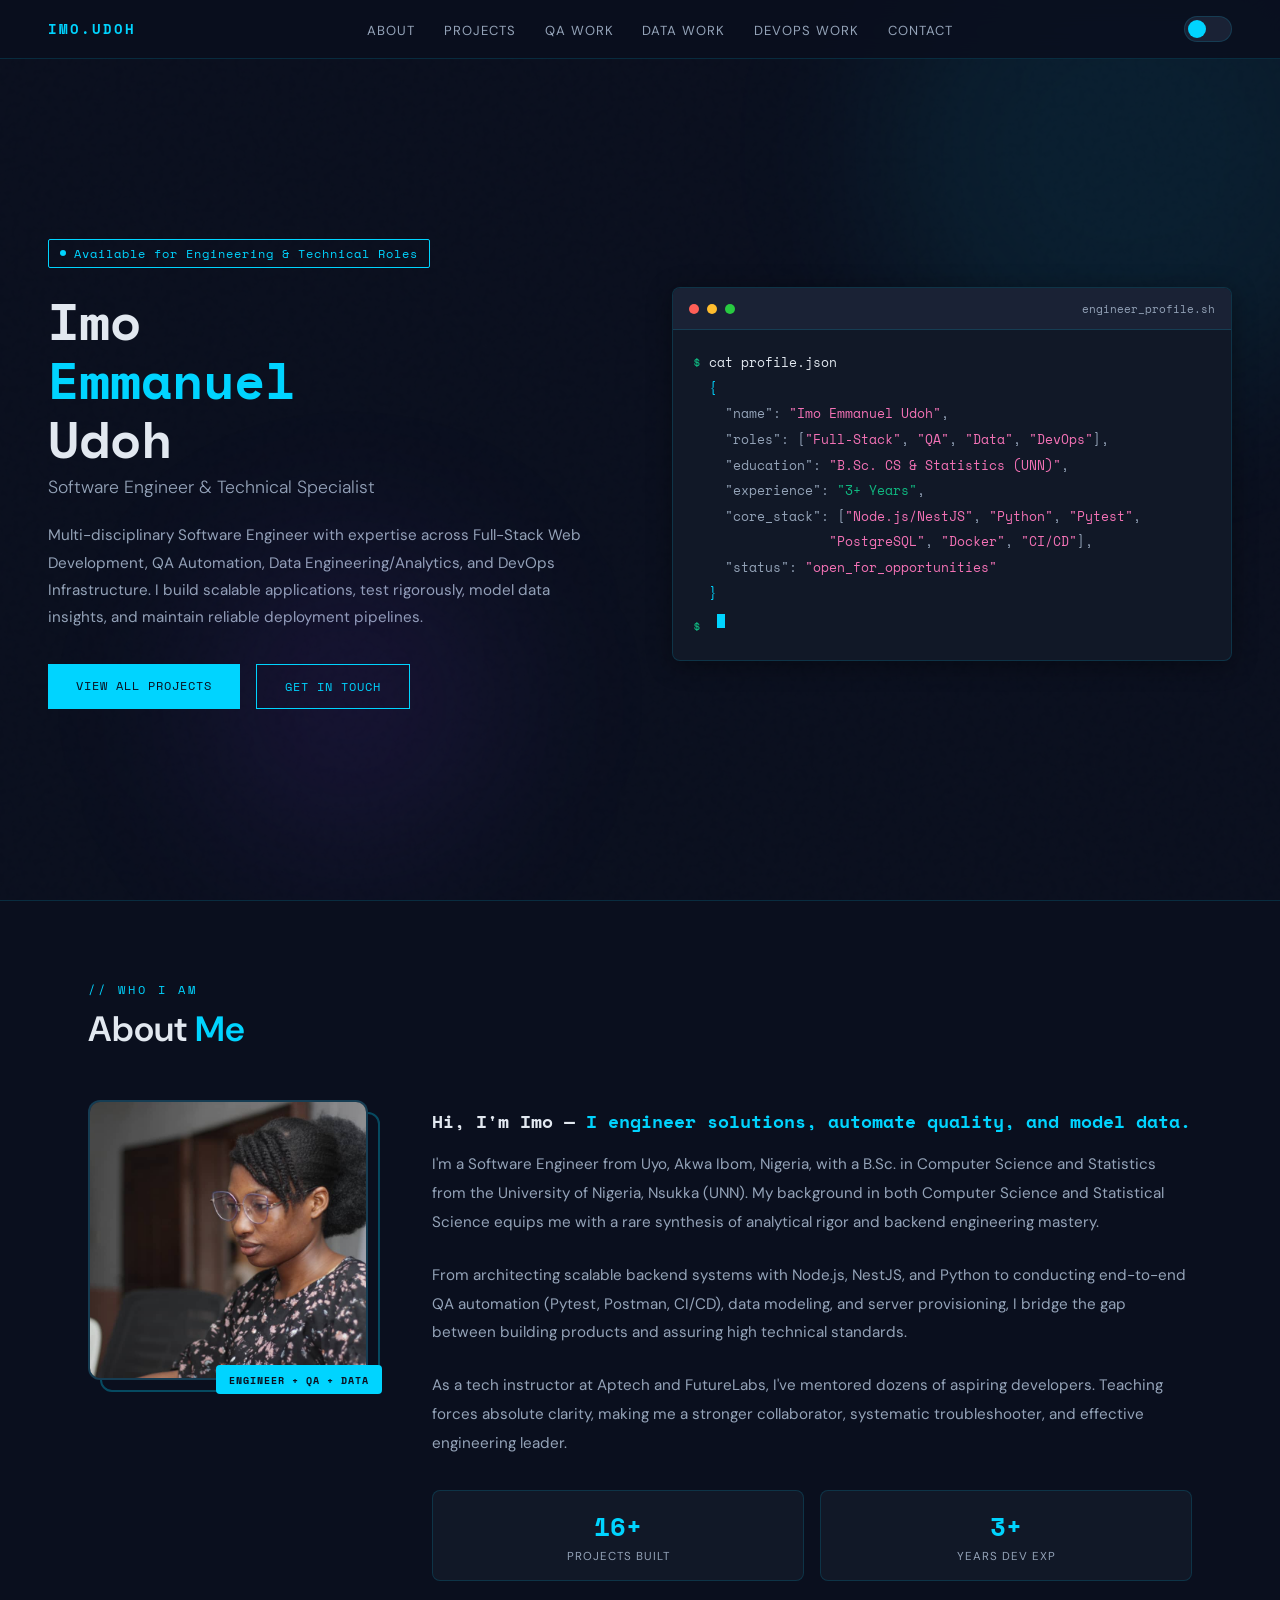
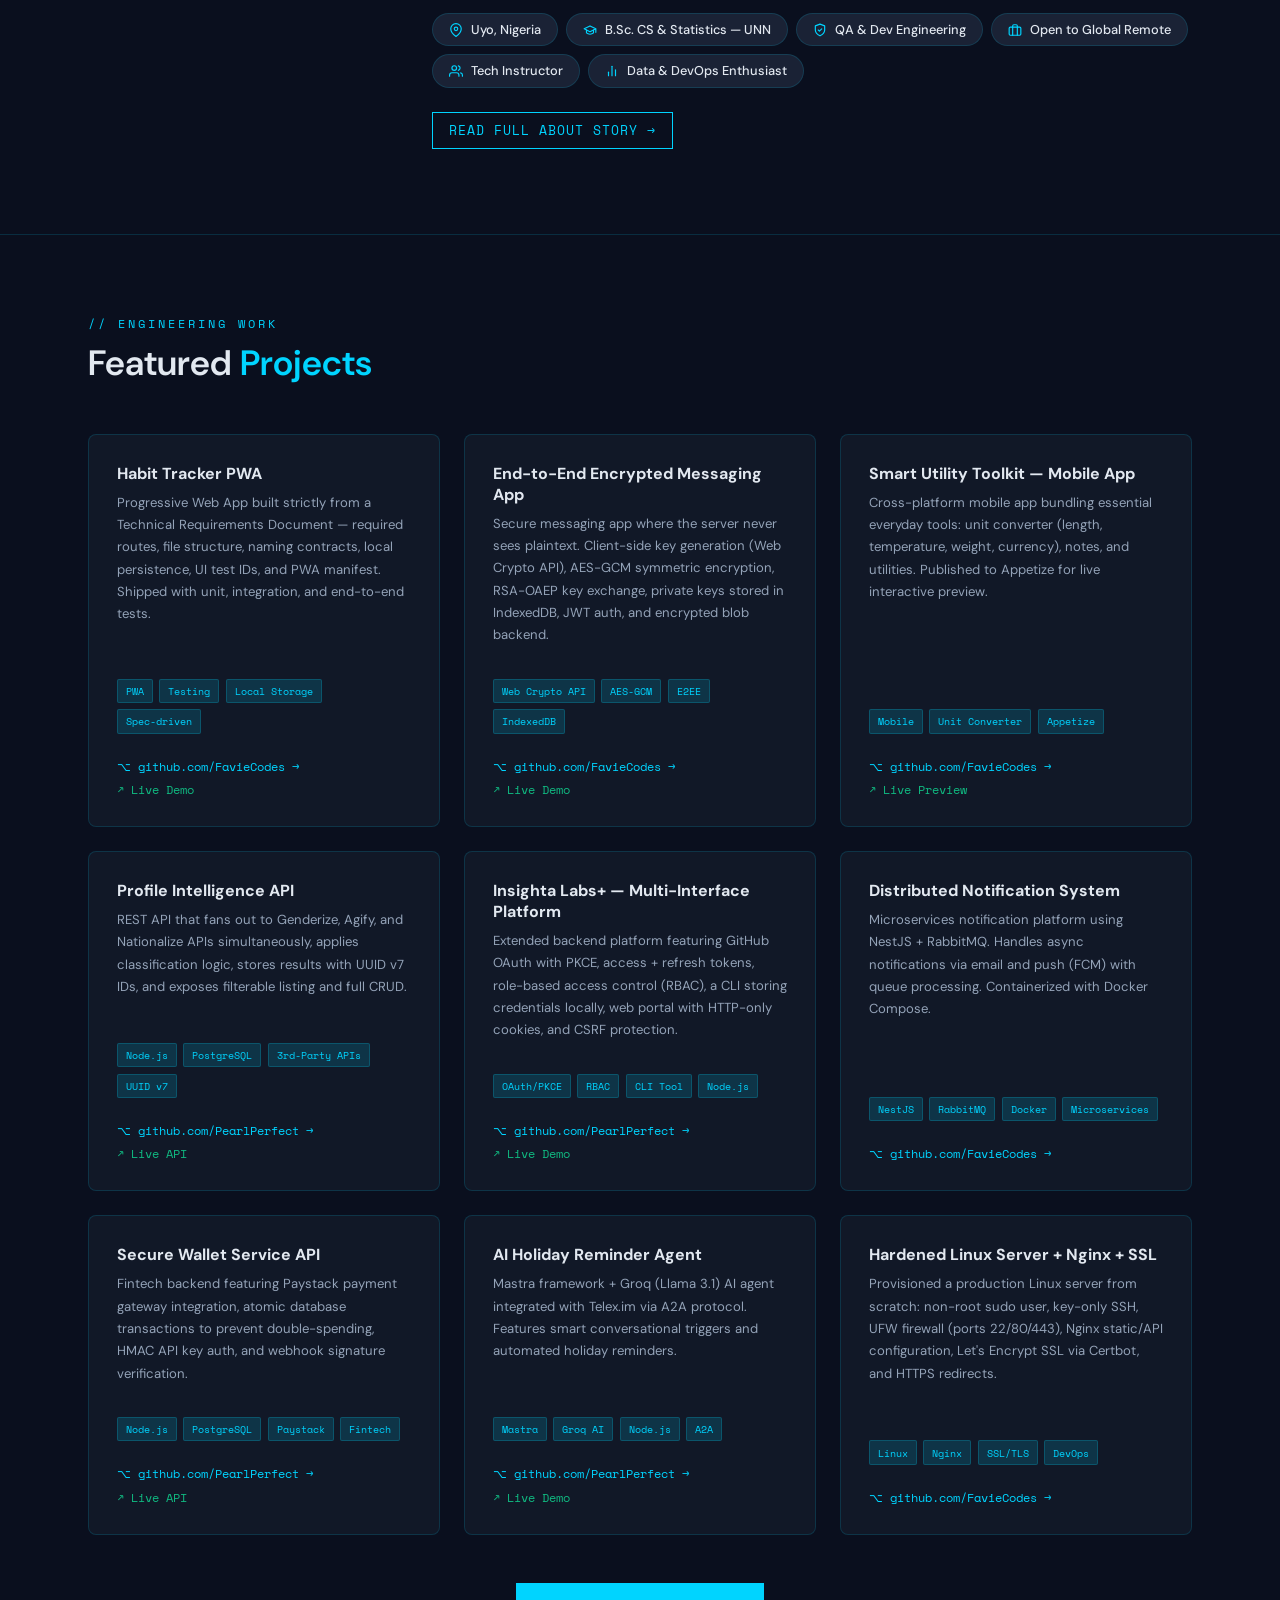
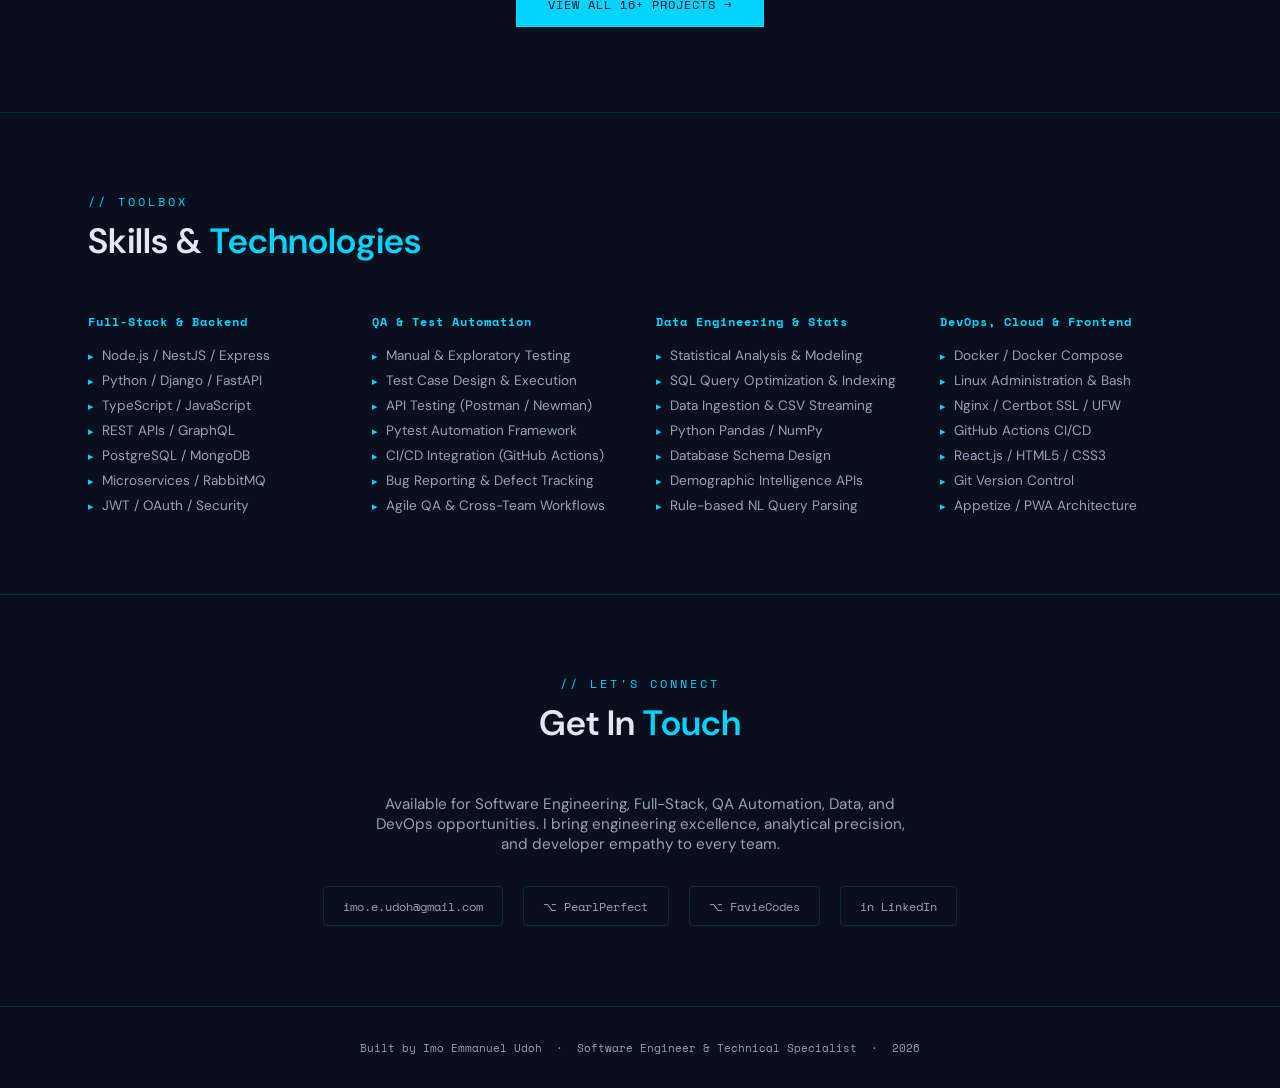
==== commit 3c8455cf: "feat: emoji removal, pagination, contact modal, global page loader - Remove all emojis from project " ====
--- a/index.html
+++ b/index.html
@@ -9,6 +9,14 @@
 <link rel="stylesheet" href="./asset/styles.css"/>
 </head>
 <body>
+<!-- GLOBAL LOADER -->
+<div id="globalLoader">
+  <div class="logo-spinner-wrap">
+    <div class="logo-ring"></div>
+    <span class="logo-spinner-name">IMO.UDOH</span>
+  </div>
+</div>
+
 
 <!-- ─── NAV ─── -->
 <nav>
@@ -20,12 +28,10 @@
     <li><a href="qa-work.html">QA Work</a></li>
     <li><a href="data-work.html">Data Work</a></li>
     <li><a href="devops-work.html">DevOps Work</a></li>
-    <li><a href="#contact">Contact</a></li>
+    <li><a href="#contact" id="navContactLink">Contact</a></li>
   </ul>
   <div class="theme-toggle-wrapper">
-    <span class="theme-icon">🌙</span>
     <button class="theme-toggle" id="themeToggle" aria-label="Toggle light/dark mode"></button>
-    <span class="theme-icon">☀️</span>
   </div>
 </nav>
 
@@ -170,7 +176,6 @@
 
     <!-- Project 1 -->
     <div class="project-card fade-in">
-      <div class="project-icon">📅</div>
       <h3>Habit Tracker PWA</h3>
       <p>Progressive Web App built strictly from a Technical Requirements Document — required routes, file structure, naming contracts, local persistence, UI test IDs, and PWA manifest. Shipped with unit, integration, and end-to-end tests.</p>
       <div class="stage-tags" style="margin-bottom:1rem"><span class="tag">PWA</span><span class="tag">Testing</span><span class="tag">Local Storage</span><span class="tag">Spec-driven</span></div>
@@ -182,7 +187,6 @@
 
     <!-- Project 2 -->
     <div class="project-card fade-in">
-      <div class="project-icon">🔒</div>
       <h3>End-to-End Encrypted Messaging App</h3>
       <p>Secure messaging app where the server never sees plaintext. Client-side key generation (Web Crypto API), AES-GCM symmetric encryption, RSA-OAEP key exchange, private keys stored in IndexedDB, JWT auth, and encrypted blob backend.</p>
       <div class="stage-tags" style="margin-bottom:1rem"><span class="tag">Web Crypto API</span><span class="tag">AES-GCM</span><span class="tag">E2EE</span><span class="tag">IndexedDB</span></div>
@@ -194,7 +198,6 @@
 
     <!-- Project 3 -->
     <div class="project-card fade-in">
-      <div class="project-icon">🧰</div>
       <h3>Smart Utility Toolkit — Mobile App</h3>
       <p>Cross-platform mobile app bundling essential everyday tools: unit converter (length, temperature, weight, currency), notes, and utilities. Published to Appetize for live interactive preview.</p>
       <div class="stage-tags" style="margin-bottom:1rem"><span class="tag">Mobile</span><span class="tag">Unit Converter</span><span class="tag">Appetize</span></div>
@@ -206,7 +209,6 @@
 
     <!-- Project 4 -->
     <div class="project-card fade-in">
-      <div class="project-icon">🧬</div>
       <h3>Profile Intelligence API</h3>
       <p>REST API that fans out to Genderize, Agify, and Nationalize APIs simultaneously, applies classification logic, stores results with UUID v7 IDs, and exposes filterable listing and full CRUD.</p>
       <div class="stage-tags" style="margin-bottom:1rem"><span class="tag">Node.js</span><span class="tag">PostgreSQL</span><span class="tag">3rd-Party APIs</span><span class="tag">UUID v7</span></div>
@@ -218,7 +220,6 @@
 
     <!-- Project 5 -->
     <div class="project-card fade-in">
-      <div class="project-icon">🔐</div>
       <h3>Insighta Labs+ — Multi-Interface Platform</h3>
       <p>Extended backend platform featuring GitHub OAuth with PKCE, access + refresh tokens, role-based access control (RBAC), a CLI storing credentials locally, web portal with HTTP-only cookies, and CSRF protection.</p>
       <div class="stage-tags" style="margin-bottom:1rem"><span class="tag">OAuth/PKCE</span><span class="tag">RBAC</span><span class="tag">CLI Tool</span><span class="tag">Node.js</span></div>
@@ -230,7 +231,6 @@
 
     <!-- Project 6 -->
     <div class="project-card fade-in">
-      <div class="project-icon">🔔</div>
       <h3>Distributed Notification System</h3>
       <p>Microservices notification platform using NestJS + RabbitMQ. Handles async notifications via email and push (FCM) with queue processing. Containerized with Docker Compose.</p>
       <div class="stage-tags" style="margin-bottom:1rem"><span class="tag">NestJS</span><span class="tag">RabbitMQ</span><span class="tag">Docker</span><span class="tag">Microservices</span></div>
@@ -241,7 +241,6 @@
 
     <!-- Project 7 -->
     <div class="project-card fade-in">
-      <div class="project-icon">💳</div>
       <h3>Secure Wallet Service API</h3>
       <p>Fintech backend featuring Paystack payment gateway integration, atomic database transactions to prevent double-spending, HMAC API key auth, and webhook signature verification.</p>
       <div class="stage-tags" style="margin-bottom:1rem"><span class="tag">Node.js</span><span class="tag">PostgreSQL</span><span class="tag">Paystack</span><span class="tag">Fintech</span></div>
@@ -253,7 +252,6 @@
 
     <!-- Project 8 -->
     <div class="project-card fade-in">
-      <div class="project-icon">🤖</div>
       <h3>AI Holiday Reminder Agent</h3>
       <p>Mastra framework + Groq (Llama 3.1) AI agent integrated with Telex.im via A2A protocol. Features smart conversational triggers and automated holiday reminders.</p>
       <div class="stage-tags" style="margin-bottom:1rem"><span class="tag">Mastra</span><span class="tag">Groq AI</span><span class="tag">Node.js</span><span class="tag">A2A</span></div>
@@ -265,7 +263,6 @@
 
     <!-- Project 9 -->
     <div class="project-card fade-in">
-      <div class="project-icon">🖥️</div>
       <h3>Hardened Linux Server + Nginx + SSL</h3>
       <p>Provisioned a production Linux server from scratch: non-root sudo user, key-only SSH, UFW firewall (ports 22/80/443), Nginx static/API configuration, Let's Encrypt SSL via Certbot, and HTTPS redirects.</p>
       <div class="stage-tags" style="margin-bottom:1rem"><span class="tag">Linux</span><span class="tag">Nginx</span><span class="tag">SSL/TLS</span><span class="tag">DevOps</span></div>
@@ -354,7 +351,7 @@
     Available for Software Engineering, Full-Stack, QA Automation, Data, and DevOps opportunities. I bring engineering excellence, analytical precision, and developer empathy to every team.
   </p>
   <div class="contact-links">
-    <a href="mailto:imo.e.udoh@gmail.com" class="contact-link">✉ imo.e.udoh@gmail.com</a>
+    <a href="mailto:imo.e.udoh@gmail.com" class="contact-link">imo.e.udoh@gmail.com</a>
     <a href="https://github.com/PearlPerfect" class="contact-link" target="_blank" rel="noopener noreferrer">⌥ PearlPerfect</a>
     <a href="https://github.com/FavieCodes" class="contact-link" target="_blank" rel="noopener noreferrer">⌥ FavieCodes</a>
     <a href="https://linkedin.com/in/imo-udoh-747347197" class="contact-link" target="_blank" rel="noopener noreferrer">in LinkedIn</a>
@@ -364,6 +361,40 @@
 <footer>
   <p>Built by Imo Emmanuel Udoh &nbsp;·&nbsp; Software Engineer &amp; Technical Specialist &nbsp;·&nbsp; 2026</p>
 </footer>
+
+<!-- ─── CONTACT MODAL ─── -->
+<div class="contact-modal-overlay" id="contactModalOverlay" role="dialog" aria-modal="true" aria-label="Contact Form">
+  <div class="contact-modal">
+    <button class="modal-close-btn" id="closeContactModal" aria-label="Close contact form">✕</button>
+    <div class="section-label" style="margin-bottom:0.5rem">// get in touch</div>
+    <h2 class="modal-title">Send a <span>Message</span></h2>
+    <p class="modal-subtitle">Fill in the form and I'll get back to you via email.</p>
+    <form class="contact-form" id="contactForm">
+      <div class="form-row">
+        <div class="form-group">
+          <label for="contactName">Your Name</label>
+          <input type="text" id="contactName" name="Name" placeholder="John Doe" required />
+        </div>
+        <div class="form-group">
+          <label for="contactEmail">Your Email</label>
+          <input type="email" id="contactEmail" name="Email" placeholder="john@example.com" required />
+        </div>
+      </div>
+      <div class="form-group">
+        <label for="contactSubject">Subject</label>
+        <input type="text" id="contactSubject" name="Subject" placeholder="Project Inquiry / Job Opportunity" required />
+      </div>
+      <div class="form-group">
+        <label for="contactMessage">Message</label>
+        <textarea id="contactMessage" name="Message" rows="5" placeholder="Hi Imo, I'd like to discuss..." required></textarea>
+      </div>
+      <button type="submit" class="submit-btn">
+        <span>Send Message</span>
+        <span class="btn-arrow">→</span>
+      </button>
+    </form>
+  </div>
+</div>
 
 <!-- ─── SCRIPTS ─── -->
 <script src="./asset/scripts.js"></script>
--- a/asset/styles.css
+++ b/asset/styles.css
@@ -1,1645 +1,2025 @@
-/* ═══════════════════════════════════════════════
-   VARIABLES — DARK MODE (default)
-═══════════════════════════════════════════════ */
-:root {
-  --bg: #0a0f1e;
-  --bg2: #060b16;
-  --surface: #111827;
-  --surface2: #1a2235;
-  --surface3: #222e45;
-  --accent: #00d4ff;
-  --accent2: #7c3aed;
-  --accent3: #10b981;
-  --accent-glow: rgba(0, 212, 255, 0.15);
-  --text: #e2e8f0;
-  --muted: #94a3b8;
-  --border: rgba(0, 212, 255, 0.15);
-  --border-soft: rgba(255,255,255,0.06);
-  --mono: 'Space Mono', monospace;
-  --sans: 'Inter', 'DM Sans', sans-serif;
-  --shadow: 0 4px 24px rgba(0,0,0,0.4);
-  --card-hover-shadow: 0 8px 40px rgba(0, 212, 255, 0.08);
-  --toggle-bg: #1a2235;
-  --toggle-knob: #00d4ff;
-}
-
-/* ═══════════════════════════════════════════════
-   VARIABLES — LIGHT MODE
-═══════════════════════════════════════════════ */
-[data-theme="light"] {
-  --bg: #f0f4ff;
-  --bg2: #e4eaf7;
-  --surface: #ffffff;
-  --surface2: #eef2fb;
-  --surface3: #e2e8f5;
-  --accent: #0066cc;
-  --accent2: #6d28d9;
-  --accent3: #059669;
-  --accent-glow: rgba(0, 102, 204, 0.1);
-  --text: #0f172a;
-  --muted: #475569;
-  --border: rgba(0, 102, 204, 0.18);
-  --border-soft: rgba(0,0,0,0.07);
-  --shadow: 0 4px 24px rgba(0,0,0,0.08);
-  --card-hover-shadow: 0 8px 40px rgba(0, 102, 204, 0.12);
-  --toggle-bg: #dbe4f5;
-  --toggle-knob: #0066cc;
-}
-
-/* ═══════════════════════════════════════════════
-   RESET & BASE
-═══════════════════════════════════════════════ */
-*, *::before, *::after {
-  box-sizing: border-box;
-  margin: 0;
-  padding: 0;
-}
-
-html {
-  scroll-behavior: smooth;
-}
-
-body {
-  background: var(--bg);
-  color: var(--text);
-  font-family: var(--sans);
-  overflow-x: hidden;
-  transition: background 0.3s ease, color 0.3s ease;
-}
-
-/* ═══════════════════════════════════════════════
-   NOISE TEXTURE OVERLAY
-═══════════════════════════════════════════════ */
-body::before {
-  content: '';
-  position: fixed;
-  inset: 0;
-  z-index: 0;
-  background-image: url("data:image/svg+xml,%3Csvg viewBox='0 0 200 200' xmlns='http://www.w3.org/2000/svg'%3E%3Cfilter id='n'%3E%3CfeTurbulence type='fractalNoise' baseFrequency='0.65' numOctaves='3' stitchTiles='stitch'/%3E%3C/filter%3E%3Crect width='100%25' height='100%25' filter='url(%23n)' opacity='0.04'/%3E%3C/svg%3E");
-  pointer-events: none;
-  opacity: 0.4;
-}
-
-/* ═══════════════════════════════════════════════
-   SCROLLBAR
-═══════════════════════════════════════════════ */
-::-webkit-scrollbar { width: 4px; }
-::-webkit-scrollbar-track { background: var(--bg); }
-::-webkit-scrollbar-thumb { background: var(--accent); border-radius: 2px; }
-
-/* ═══════════════════════════════════════════════
-   NAVIGATION
-═══════════════════════════════════════════════ */
-nav {
-  position: fixed;
-  top: 0; left: 0; right: 0;
-  z-index: 100;
-  display: flex;
-  align-items: center;
-  justify-content: space-between;
-  padding: 1rem 3rem;
-  background: rgba(10, 15, 30, 0.85);
-  backdrop-filter: blur(12px);
-  border-bottom: 1px solid var(--border);
-  transition: background 0.3s ease;
-}
-
-[data-theme="light"] nav {
-  background: rgba(240, 244, 255, 0.88);
-}
-
-.nav-logo {
-  font-family: var(--mono);
-  font-size: 0.85rem;
-  color: var(--accent);
-  letter-spacing: 2px;
-  font-weight: 700;
-}
-
-.nav-logo a {
-  color: inherit;
-  text-decoration: none;
-}
-
-.nav-links {
-  display: flex;
-  align-items: center;
-  gap: 1.8rem;
-  list-style: none;
-}
-
-.nav-links a {
-  font-size: 0.82rem;
-  color: var(--muted);
-  text-decoration: none;
-  letter-spacing: 1px;
-  text-transform: uppercase;
-  transition: color 0.2s;
-}
-
-.nav-links a:hover,
-.nav-links a.active {
-  color: var(--accent);
-}
-
-.nav-links a.active {
-  font-weight: 600;
-  position: relative;
-}
-
-.nav-links a.active::after {
-  content: '';
-  position: absolute;
-  bottom: -4px;
-  left: 0;
-  width: 100%;
-  height: 2px;
-  background: var(--accent);
-  border-radius: 2px;
-}
-
-/* ─── THEME TOGGLE ─── */
-.theme-toggle {
-  background: var(--toggle-bg);
-  border: 1px solid var(--border);
-  border-radius: 20px;
-  width: 48px;
-  height: 26px;
-  cursor: pointer;
-  position: relative;
-  transition: background 0.3s ease;
-  flex-shrink: 0;
-}
-
-.theme-toggle::after {
-  content: '';
-  position: absolute;
-  top: 3px; left: 3px;
-  width: 18px; height: 18px;
-  border-radius: 50%;
-  background: var(--toggle-knob);
-  transition: transform 0.3s ease, background 0.3s ease;
-}
-
-[data-theme="light"] .theme-toggle::after {
-  transform: translateX(22px);
-}
-
-.theme-toggle-wrapper {
-  display: flex;
-  align-items: center;
-  gap: 0.5rem;
-}
-
-.theme-icon {
-  font-size: 0.85rem;
-  user-select: none;
-}
-
-/* ═══════════════════════════════════════════════
-   HERO
-═══════════════════════════════════════════════ */
-#hero {
-  min-height: 100vh;
-  display: flex;
-  align-items: center;
-  padding: 6rem 3rem 3rem;
-  position: relative;
-  overflow: hidden;
-}
-
-.hero-grid {
-  display: grid;
-  grid-template-columns: 1fr 1fr;
-  gap: 4rem;
-  align-items: center;
-  max-width: 1200px;
-  margin: 0 auto;
-  width: 100%;
-}
-
-.hero-bg-orb {
-  position: absolute;
-  border-radius: 50%;
-  filter: blur(80px);
-  pointer-events: none;
-}
-
-.orb1 {
-  width: 500px; height: 500px;
-  background: rgba(0, 212, 255, 0.08);
-  top: -100px; right: -100px;
-}
-
-.orb2 {
-  width: 300px; height: 300px;
-  background: rgba(124, 58, 237, 0.1);
-  bottom: 50px; left: 200px;
-}
-
-.hero-tag {
-  display: inline-flex;
-  align-items: center;
-  gap: 0.5rem;
-  font-family: var(--mono);
-  font-size: 0.72rem;
-  color: var(--accent);
-  border: 1px solid var(--accent);
-  border-radius: 2px;
-  padding: 0.3rem 0.7rem;
-  margin-bottom: 1.5rem;
-  letter-spacing: 1px;
-}
-
-.hero-tag::before {
-  content: '';
-  width: 6px; height: 6px;
-  background: var(--accent);
-  border-radius: 50%;
-  animation: pulse 2s infinite;
-}
-
-@keyframes pulse {
-  0%, 100% { opacity: 1; }
-  50% { opacity: 0.3; }
-}
-
-h1 {
-  font-family: var(--mono);
-  font-size: clamp(2rem, 4vw, 3.2rem);
-  line-height: 1.15;
-  color: var(--text);
-  margin-bottom: 0.5rem;
-}
-
-h1 span { color: var(--accent); }
-
-.hero-role {
-  font-family: var(--sans);
-  font-size: 1.1rem;
-  color: var(--muted);
-  margin-bottom: 1.5rem;
-  font-weight: 300;
-}
-
-.hero-desc {
-  font-size: 0.95rem;
-  color: var(--muted);
-  line-height: 1.8;
-  margin-bottom: 2rem;
-}
-
-.hero-cta {
-  display: flex;
-  gap: 1rem;
-  flex-wrap: wrap;
-}
-
-.btn {
-  padding: 0.75rem 1.75rem;
-  font-family: var(--mono);
-  font-size: 0.78rem;
-  letter-spacing: 1px;
-  border: none;
-  cursor: pointer;
-  text-decoration: none;
-  display: inline-block;
-  transition: all 0.25s;
-  position: relative;
-  overflow: hidden;
-}
-
-.btn-primary {
-  background: var(--accent);
-  color: var(--bg);
-}
-
-.btn-primary:hover {
-  background: var(--text);
-  color: var(--bg);
-  transform: translateY(-2px);
-}
-
-.btn-outline {
-  background: transparent;
-  color: var(--accent);
-  border: 1px solid var(--accent);
-}
-
-.btn-outline:hover {
-  background: var(--accent);
-  color: var(--bg);
-  transform: translateY(-2px);
-}
-
-/* ═══════════════════════════════════════════════
-   HERO TERMINAL
-═══════════════════════════════════════════════ */
-.hero-terminal {
-  background: var(--surface);
-  border: 1px solid var(--border);
-  border-radius: 8px;
-  overflow: hidden;
-  font-family: var(--mono);
-  font-size: 0.8rem;
-  animation: slideIn 0.8s ease both 0.3s;
-  box-shadow: var(--shadow);
-}
-
-@keyframes slideIn {
-  from { opacity: 0; transform: translateX(40px); }
-  to { opacity: 1; transform: translateX(0); }
-}
-
-.term-header {
-  display: flex;
-  align-items: center;
-  gap: 0.5rem;
-  padding: 0.75rem 1rem;
-  background: var(--surface2);
-  border-bottom: 1px solid var(--border);
-}
-
-.dot { width: 10px; height: 10px; border-radius: 50%; }
-.dot.r { background: #ff5f57; }
-.dot.y { background: #ffbd2e; }
-.dot.g { background: #28ca41; }
-
-.term-title {
-  font-size: 0.7rem;
-  color: var(--muted);
-  margin-left: auto;
-}
-
-.term-body {
-  padding: 1.25rem;
-  line-height: 2;
-}
-
-.term-line { display: flex; gap: 0.5rem; }
-.prompt { color: var(--accent3); }
-.cmd { color: var(--text); }
-.out { color: var(--muted); padding-left: 1rem; }
-.hi { color: var(--accent); }
-.hi2 { color: #f472b6; }
-.hi3 { color: var(--accent3); }
-
-.cursor {
-  display: inline-block;
-  width: 8px; height: 14px;
-  background: var(--accent);
-  animation: blink 1s step-end infinite;
-  vertical-align: middle;
-}
-
-@keyframes blink {
-  0%, 100% { opacity: 1; }
-  50% { opacity: 0; }
-}
-
-/* ═══════════════════════════════════════════════
-   SHARED SECTION STYLES
-═══════════════════════════════════════════════ */
-section {
-  padding: 5rem 3rem;
-  max-width: 1200px;
-  margin: 0 auto;
-}
-
-.section-label {
-  font-family: var(--mono);
-  font-size: 0.72rem;
-  color: var(--accent);
-  letter-spacing: 3px;
-  text-transform: uppercase;
-  margin-bottom: 0.5rem;
-}
-
-.section-title {
-  font-size: clamp(1.6rem, 3vw, 2.2rem);
-  font-weight: 600;
-  color: var(--text);
-  margin-bottom: 3rem;
-}
-
-.section-title span { color: var(--accent); }
-
-/* ═══════════════════════════════════════════════
-   ABOUT SECTION
-═══════════════════════════════════════════════ */
-.about-grid {
-  display: grid;
-  grid-template-columns: 280px 1fr;
-  gap: 4rem;
-  align-items: start;
-}
-
-.about-photo-wrapper {
-  position: relative;
-}
-
-.about-photo {
-  width: 100%;
-  aspect-ratio: 1;
-  border-radius: 12px;
-  object-fit: cover;
-  display: block;
-  border: 2px solid var(--border);
-  background: var(--surface2);
-  position: relative;
-  z-index: 1;
-}
-
-.about-photo-placeholder {
-  width: 100%;
-  aspect-ratio: 1;
-  border-radius: 12px;
-  background: var(--surface2);
-  border: 2px dashed var(--border);
-  display: flex;
-  flex-direction: column;
-  align-items: center;
-  justify-content: center;
-  gap: 0.75rem;
-  color: var(--muted);
-  font-family: var(--mono);
-  font-size: 0.72rem;
-  letter-spacing: 1px;
-  position: relative;
-  z-index: 1;
-}
-
-.about-photo-placeholder span:first-child {
-  font-size: 3rem;
-}
-
-.about-photo-frame {
-  position: absolute;
-  top: 12px; left: 12px;
-  right: -12px; bottom: -12px;
-  border: 2px solid var(--accent);
-  border-radius: 12px;
-  opacity: 0.3;
-  z-index: 0;
-}
-
-.about-photo-badge {
-  position: absolute;
-  bottom: -14px;
-  right: -14px;
-  background: var(--accent);
-  color: var(--bg);
-  font-family: var(--mono);
-  font-size: 0.65rem;
-  font-weight: 700;
-  letter-spacing: 1px;
-  padding: 0.4rem 0.8rem;
-  border-radius: 4px;
-  z-index: 2;
-  white-space: nowrap;
-}
-
-.about-content { padding-top: 0.5rem; }
-
-.about-content h3 {
-  font-family: var(--mono);
-  font-size: 1.1rem;
-  color: var(--text);
-  margin-bottom: 1rem;
-}
-
-.about-content h3 span { color: var(--accent); }
-
-.about-bio {
-  font-size: 0.95rem;
-  color: var(--muted);
-  line-height: 1.9;
-  margin-bottom: 1.5rem;
-}
-
-.about-bio + .about-bio { margin-top: -0.5rem; }
-
-.about-stats {
-  display: grid;
-  grid-template-columns: repeat(auto-fit, minmax(140px, 1fr));
-  gap: 1rem;
-  margin: 2rem 0;
-}
-
-.stat-box {
-  background: var(--surface);
-  border: 1px solid var(--border);
-  border-radius: 8px;
-  padding: 1rem;
-  text-align: center;
-  transition: border-color 0.3s, transform 0.3s;
-}
-
-.stat-box:hover {
-  border-color: var(--accent);
-  transform: translateY(-3px);
-}
-
-.stat-number {
-  font-family: var(--mono);
-  font-size: 1.6rem;
-  color: var(--accent);
-  font-weight: 700;
-  display: block;
-}
-
-.stat-label {
-  font-size: 0.72rem;
-  color: var(--muted);
-  text-transform: uppercase;
-  letter-spacing: 1px;
-  margin-top: 0.25rem;
-}
-
-.about-chips {
-  display: flex;
-  flex-wrap: wrap;
-  gap: 0.5rem;
-  margin-top: 1.5rem;
-}
-
-.chip {
-  font-family: var(--mono);
-  font-size: 0.68rem;
-  padding: 0.3rem 0.7rem;
-  border-radius: 2px;
-  background: var(--surface2);
-  color: var(--muted);
-  border: 1px solid var(--border-soft);
-  letter-spacing: 0.5px;
-}
-
-/* ═══════════════════════════════════════════════
-   QA STAGES
-═══════════════════════════════════════════════ */
-.stages-grid {
-  display: grid;
-  grid-template-columns: repeat(auto-fit, minmax(280px, 1fr));
-  gap: 1.5rem;
-}
-
-.stage-card {
-  background: var(--surface);
-  border: 1px solid var(--border);
-  border-radius: 8px;
-  padding: 1.5rem;
-  transition: border-color 0.3s, transform 0.3s, box-shadow 0.3s;
-  position: relative;
-  overflow: hidden;
-}
-
-.stage-card::before {
-  content: '';
-  position: absolute;
-  top: 0; left: 0; right: 0;
-  height: 3px;
-  background: linear-gradient(90deg, var(--accent), var(--accent2));
-}
-
-.stage-card:hover {
-  border-color: var(--accent);
-  transform: translateY(-4px);
-  box-shadow: var(--card-hover-shadow);
-}
-
-.stage-num {
-  font-family: var(--mono);
-  font-size: 0.7rem;
-  color: var(--accent);
-  background: var(--accent-glow);
-  display: inline-block;
-  padding: 0.2rem 0.6rem;
-  border-radius: 2px;
-  margin-bottom: 0.75rem;
-}
-
-.stage-card h3 {
-  font-size: 0.95rem;
-  color: var(--text);
-  margin-bottom: 0.5rem;
-  font-weight: 600;
-}
-
-.stage-card p {
-  font-size: 0.82rem;
-  color: var(--muted);
-  line-height: 1.7;
-}
-
-/* ═══════════════════════════════════════════════
-   TAGS (shared)
-═══════════════════════════════════════════════ */
-.stage-tags {
-  display: flex;
-  flex-wrap: wrap;
-  gap: 0.4rem;
-  margin-top: 1rem;
-}
-
-.tag {
-  font-family: var(--mono);
-  font-size: 0.65rem;
-  padding: 0.2rem 0.5rem;
-  border-radius: 2px;
-  background: var(--accent-glow);
-  color: var(--accent);
-  border: 1px solid rgba(0, 212, 255, 0.2);
-}
-
-[data-theme="light"] .tag {
-  border-color: rgba(0, 102, 204, 0.2);
-}
-
-/* ═══════════════════════════════════════════════
-   PROJECTS
-═══════════════════════════════════════════════ */
-.projects-grid {
-  display: grid;
-  grid-template-columns: repeat(auto-fit, minmax(300px, 1fr));
-  gap: 1.5rem;
-}
-
-.project-card {
-  background: var(--surface);
-  border: 1px solid var(--border);
-  border-radius: 8px;
-  padding: 1.75rem;
-  transition: border-color 0.3s, transform 0.3s, box-shadow 0.3s;
-  display: flex;
-  flex-direction: column;
-}
-
-.project-card:hover {
-  border-color: var(--accent2);
-  transform: translateY(-4px);
-  box-shadow: var(--card-hover-shadow);
-}
-
-.project-icon {
-  font-size: 1.5rem;
-  margin-bottom: 1rem;
-}
-
-.project-card h3 {
-  font-size: 1rem;
-  color: var(--text);
-  margin-bottom: 0.5rem;
-}
-
-.project-card p {
-  font-size: 0.82rem;
-  color: var(--muted);
-  line-height: 1.7;
-  margin-bottom: 1rem;
-  flex: 1;
-}
-
-.project-links {
-  display: flex;
-  flex-direction: column;
-  gap: 0.4rem;
-  margin-top: 0.5rem;
-}
-
-.project-link {
-  font-family: var(--mono);
-  font-size: 0.72rem;
-  color: var(--accent);
-  text-decoration: none;
-  transition: color 0.2s;
-  display: inline-flex;
-  align-items: center;
-  gap: 0.3rem;
-}
-
-.project-link:hover {
-  text-decoration: underline;
-  color: var(--text);
-}
-
-.project-link.live {
-  color: var(--accent3);
-}
-
-.project-link.live:hover {
-  color: var(--text);
-}
-
-/* ═══════════════════════════════════════════════
-   SKILLS
-═══════════════════════════════════════════════ */
-.skills-wrapper {
-  display: grid;
-  grid-template-columns: repeat(auto-fit, minmax(240px, 1fr));
-  gap: 2rem;
-}
-
-.skill-group h3 {
-  font-family: var(--mono);
-  font-size: 0.78rem;
-  color: var(--accent);
-  margin-bottom: 1rem;
-  letter-spacing: 1px;
-}
-
-.skill-list {
-  list-style: none;
-  display: flex;
-  flex-direction: column;
-  gap: 0.5rem;
-}
-
-.skill-list li {
-  font-size: 0.85rem;
-  color: var(--muted);
-  display: flex;
-  align-items: center;
-  gap: 0.5rem;
-}
-
-.skill-list li::before {
-  content: '▸';
-  color: var(--accent);
-  font-size: 0.7rem;
-  flex-shrink: 0;
-}
-
-/* ═══════════════════════════════════════════════
-   CONTACT
-═══════════════════════════════════════════════ */
-#contact { text-align: center; }
-
-.contact-links {
-  display: flex;
-  justify-content: center;
-  gap: 1.25rem;
-  flex-wrap: wrap;
-  margin-top: 2rem;
-}
-
-.contact-link {
-  display: flex;
-  align-items: center;
-  gap: 0.5rem;
-  font-family: var(--mono);
-  font-size: 0.78rem;
-  color: var(--muted);
-  text-decoration: none;
-  transition: color 0.2s, border-color 0.2s;
-  border: 1px solid var(--border);
-  padding: 0.6rem 1.2rem;
-  border-radius: 4px;
-}
-
-.contact-link:hover {
-  color: var(--accent);
-  border-color: var(--accent);
-}
-
-/* ═══════════════════════════════════════════════
-   FOOTER
-═══════════════════════════════════════════════ */
-footer {
-  text-align: center;
-  padding: 2rem;
-  font-family: var(--mono);
-  font-size: 0.7rem;
-  color: var(--muted);
-  border-top: 1px solid var(--border);
-}
-
-/* ═══════════════════════════════════════════════
-   DIVIDER
-═══════════════════════════════════════════════ */
-.divider {
-  width: 100%;
-  height: 1px;
-  background: var(--border);
-  margin: 0;
-}
-
-/* ═══════════════════════════════════════════════
-   ANIMATIONS
-═══════════════════════════════════════════════ */
-.fade-in {
-  opacity: 0;
-  transform: translateY(20px);
-  transition: opacity 0.6s ease, transform 0.6s ease;
-}
-
-.fade-in.visible {
-  opacity: 1;
-  transform: translateY(0);
-}
-
-/* ═══════════════════════════════════════════════
-   RESPONSIVE — TABLET
-═══════════════════════════════════════════════ */
-@media (max-width: 900px) {
-  .about-grid {
-    grid-template-columns: 200px 1fr;
-    gap: 2.5rem;
-  }
-
-  .about-stats {
-    grid-template-columns: repeat(3, 1fr);
-  }
-}
-
-/* ═══════════════════════════════════════════════
-   RESPONSIVE — MOBILE
-═══════════════════════════════════════════════ */
-@media (max-width: 768px) {
-  nav {
-    padding: 1rem 1.5rem;
-    gap: 1rem;
-  }
-
-  .nav-links {
-    display: none;
-  }
-
-  #hero {
-    padding: 5rem 1.5rem 2rem;
-  }
-
-  .hero-grid {
-    grid-template-columns: 1fr;
-    gap: 2rem;
-  }
-
-/* ═══════════════════════════════════════════════
-   WORK EXPERIENCE TIMELINE (Split Layout)
-═══════════════════════════════════════════════ */
-.timeline {
-  display: flex;
-  flex-direction: column;
-  gap: 3.5rem;
-  max-width: 900px;
-  margin: 3rem auto 0;
-  position: relative;
-}
-
-.timeline::before {
-  content: '';
-  position: absolute;
-  top: 0;
-  bottom: 0;
-  left: 50%;
-  width: 2px;
-  background: var(--border-soft);
-  transform: translateX(-50%);
-}
-
-.timeline-item {
-  display: grid;
-  grid-template-columns: 1fr 100px 1fr;
-  align-items: start;
-  position: relative;
-}
-
-.timeline-left {
-  text-align: right;
-  padding-right: 1.5rem;
-  padding-top: 0.25rem;
-}
-
-.timeline-company {
-  font-size: 1.2rem;
-  font-weight: 700;
-  color: var(--text);
-  margin-bottom: 0.3rem;
-  letter-spacing: -0.5px;
-}
-
-.timeline-date {
-  font-family: var(--mono);
-  font-size: 0.8rem;
-  color: var(--accent);
-  font-weight: 600;
-}
-
-.timeline-center {
-  display: flex;
-  justify-content: center;
-  align-items: center;
-  position: relative;
-  z-index: 2;
-  padding-top: 0.25rem;
-}
-
-.timeline-dot-outer {
-  width: 28px;
-  height: 28px;
-  border-radius: 50%;
-  background: var(--bg);
-  border: 2px solid var(--border);
-  display: flex;
-  align-items: center;
-  justify-content: center;
-  transition: all 0.3s cubic-bezier(0.4, 0, 0.2, 1);
-  box-shadow: 0 0 10px rgba(0,0,0,0.5);
-}
-
-.timeline-dot-inner {
-  width: 14px;
-  height: 14px;
-  border-radius: 50%;
-  background: var(--accent);
-  box-shadow: 0 0 12px var(--accent);
-  transition: all 0.3s ease;
-}
-
-.timeline-item:hover .timeline-dot-outer {
-  border-color: var(--accent);
-  transform: scale(1.2);
-  box-shadow: 0 0 15px var(--accent-glow);
-}
-
-.timeline-right {
-  padding-left: 1.5rem;
-  text-align: left;
-}
-
-.timeline-role {
-  font-size: 1.2rem;
-  font-weight: 700;
-  color: var(--text);
-  margin-bottom: 0.75rem;
-  letter-spacing: -0.5px;
-}
-
-.timeline-desc {
-  font-size: 0.88rem;
-  color: var(--muted);
-  line-height: 1.6;
-}
-
-.timeline-desc ul {
-  list-style: none;
-  padding: 0;
-  margin: 0;
-}
-
-.timeline-desc li {
-  position: relative;
-  padding-left: 1.2rem;
-  margin-bottom: 0.5rem;
-}
-
-.timeline-desc li::before {
-  content: '▸';
-  color: var(--accent);
-  position: absolute;
-  left: 0;
-  top: 0;
-}
-
-.timeline-tags {
-  margin-top: 1rem;
-  display: flex;
-  flex-wrap: wrap;
-  gap: 0.5rem;
-}
-
-@media (max-width: 768px) {
-  .timeline::before {
-    left: 20px;
-    transform: none;
-  }
-  .timeline-item {
-    grid-template-columns: 1fr;
-    gap: 0.75rem;
-    padding-left: 3rem;
-  }
-  .timeline-left {
-    text-align: left;
-    padding-right: 0;
-    padding-top: 0;
-  }
-  .timeline-center {
-    position: absolute;
-    left: 7px;
-    top: 0;
-    padding-top: 0;
-  }
-  .timeline-right {
-    padding-left: 0;
-  }
-}
-
-/* ═══════════════════════════════════════════════
-   CERTIFICATIONS & EDUCATION
-═══════════════════════════════════════════════ */
-.certs-grid {
-  display: grid;
-  grid-template-columns: repeat(auto-fit, minmax(280px, 1fr));
-  gap: 1.5rem;
-  max-width: 1100px;
-  margin: 0 auto;
-}
-
-.cert-card {
-  background: var(--surface);
-  border: 1px solid var(--border);
-  border-radius: 10px;
-  padding: 1.5rem;
-  display: flex;
-  gap: 1.2rem;
-  align-items: flex-start;
-  transition: transform 0.25s ease, border-color 0.25s ease;
-}
-
-.cert-card:hover {
-  transform: translateY(-4px);
-  border-color: var(--accent);
-  box-shadow: var(--card-hover-shadow);
-}
-
-.cert-icon {
-  font-size: 2rem;
-  background: var(--surface2);
-  border: 1px solid var(--border-soft);
-  width: 54px;
-  height: 54px;
-  border-radius: 10px;
-  display: flex;
-  align-items: center;
-  justify-content: center;
-  flex-shrink: 0;
-}
-
-.cert-info h4 {
-  font-size: 1rem;
-  font-weight: 600;
-  margin-bottom: 0.3rem;
-  color: var(--text);
-}
-
-.cert-issuer {
-  font-family: var(--mono);
-  font-size: 0.78rem;
-  color: var(--accent);
-  margin-bottom: 0.4rem;
-}
-
-.cert-detail {
-  font-size: 0.82rem;
-  color: var(--muted);
-  line-height: 1.4;
-}
-
-@media (max-width: 600px) {
-  .timeline::before { left: 12px; }
-  .timeline-item { padding-left: 2.2rem; }
-  .timeline-dot { left: 6px; }
-}
-
-  .about-grid {
-    grid-template-columns: 1fr;
-    gap: 2.5rem;
-  }
-
-  .about-photo-wrapper {
-    max-width: 220px;
-    margin: 0 auto;
-  }
-
-  .about-stats {
-    grid-template-columns: repeat(3, 1fr);
-    gap: 0.75rem;
-  }
-
-  .stat-number { font-size: 1.2rem; }
-  .stat-label { font-size: 0.62rem; }
-
-  .contact-links {
-    gap: 0.75rem;
-  }
-}
-
-@media (max-width: 400px) {
-  .about-stats {
-    grid-template-columns: 1fr 1fr;
-  }
-}
-
-/* ═══════════════════════════════════════════════
-   FANCIFUL ABOUT PAGE STYLES & SVG ACCENTS
-═══════════════════════════════════════════════ */
-.fancy-hero-bg {
-  position: relative;
-  background: radial-gradient(circle at 50% 10%, rgba(0, 212, 255, 0.12) 0%, rgba(124, 58, 237, 0.08) 45%, transparent 70%);
-}
-
-.fancy-title-gradient {
-  background: linear-gradient(135deg, #ffffff 0%, var(--accent) 50%, #a78bfa 100%);
-  -webkit-background-clip: text;
-  -webkit-text-fill-color: transparent;
-  display: inline-block;
-}
-
-[data-theme="light"] .fancy-title-gradient {
-  background: linear-gradient(135deg, #0f172a 0%, var(--accent) 50%, var(--accent2) 100%);
-  -webkit-background-clip: text;
-  -webkit-text-fill-color: transparent;
-}
-
-.fancy-glass-card {
-  background: var(--surface);
-  border: 1px solid var(--border);
-  border-radius: 16px;
-  padding: 2.2rem;
-  position: relative;
-  box-shadow: 0 10px 30px rgba(0,0,0,0.3);
-  backdrop-filter: blur(12px);
-  transition: all 0.3s cubic-bezier(0.4, 0, 0.2, 1);
-}
-
-.fancy-glass-card::after {
-  content: '';
-  position: absolute;
-  inset: 0;
-  border-radius: 16px;
-  padding: 1px;
-  background: linear-gradient(135deg, rgba(0, 212, 255, 0.4), transparent 60%, rgba(124, 58, 237, 0.3));
-  -webkit-mask: linear-gradient(#fff 0 0) content-box, linear-gradient(#fff 0 0);
-  -webkit-mask-composite: xor;
-  mask-composite: exclude;
-  pointer-events: none;
-}
-
-.fancy-chip {
-  display: inline-flex;
-  align-items: center;
-  gap: 0.5rem;
-  background: var(--surface2);
-  border: 1px solid var(--border);
-  padding: 0.45rem 1rem;
-  border-radius: 20px;
-  font-size: 0.8rem;
-  color: var(--text);
-  font-weight: 500;
-  transition: all 0.25s ease;
-}
-
-.fancy-chip svg {
-  width: 14px;
-  height: 14px;
-  stroke: var(--accent);
-  flex-shrink: 0;
-}
-
-.fancy-chip:hover {
-  border-color: var(--accent);
-  background: var(--surface3);
-  color: var(--accent);
-  transform: translateY(-2px);
-  box-shadow: 0 4px 15px var(--accent-glow);
-}
-
-.svg-box {
-  width: 48px;
-  height: 48px;
-  border-radius: 12px;
-  background: var(--surface2);
-  border: 1px solid var(--border);
-  display: flex;
-  align-items: center;
-  justify-content: center;
-  flex-shrink: 0;
-  transition: all 0.3s ease;
-}
-
-.svg-box svg {
-  width: 22px;
-  height: 22px;
-  stroke: var(--accent);
-}
-
-.cert-card:hover .svg-box {
-  background: var(--accent);
-  border-color: var(--accent);
-  box-shadow: 0 0 15px var(--accent-glow);
-}
-
-.cert-card:hover .svg-box svg {
-  stroke: #060b16;
-}
-
-/* Timeline dot pulse animation */
-.timeline-dot {
-  width: 16px;
-  height: 16px;
-  border-radius: 50%;
-  background: var(--accent);
-  border: 3px solid var(--bg);
-  box-shadow: 0 0 12px var(--accent);
-  transition: all 0.3s ease;
-}
-
-.timeline-item:hover .timeline-dot {
-  transform: scale(1.3);
-  box-shadow: 0 0 20px var(--accent);
-}
-
-/* ═══════════════════════════════════════════════
-   SUBPAGE HERO / HEADER
-═══════════════════════════════════════════════ */
-.page-hero {
-  padding: 8rem 3rem 4rem;
-  background: radial-gradient(circle at 50% 20%, var(--accent-glow) 0%, transparent 60%);
-  text-align: center;
-  border-bottom: 1px solid var(--border-soft);
-}
-
-.page-hero .section-label {
-  font-family: var(--mono);
-  font-size: 0.8rem;
-  color: var(--accent);
-  margin-bottom: 0.5rem;
-  letter-spacing: 2px;
-}
-
-.page-hero h1 {
-  font-size: 2.8rem;
-  font-weight: 700;
-  margin-bottom: 1rem;
-  letter-spacing: -1px;
-}
-
-.page-hero h1 span {
-  color: var(--accent);
-}
-
-.page-hero p.page-desc {
-  font-size: 1.05rem;
-  color: var(--muted);
-  max-width: 680px;
-  margin: 0 auto 1.5rem;
-  line-height: 1.6;
-}
-
-/* ═══════════════════════════════════════════════
-   FILTER TABS (Projects Page)
-═══════════════════════════════════════════════ */
-.filter-container {
-  display: flex;
-  justify-content: center;
-  gap: 0.75rem;
-  flex-wrap: wrap;
-  margin-bottom: 3rem;
-}
-
-.filter-btn {
-  background: var(--surface2);
-  border: 1px solid var(--border);
-  color: var(--muted);
-  font-family: var(--mono);
-  font-size: 0.75rem;
-  padding: 0.6rem 1.2rem;
-  border-radius: 20px;
-  cursor: pointer;
-  transition: all 0.25s ease;
-  letter-spacing: 0.5px;
-}
-
-.filter-btn:hover,
-.filter-btn.active {
-  background: var(--accent);
-  color: #060b16;
-  border-color: var(--accent);
-  font-weight: 700;
-  box-shadow: 0 0 15px var(--accent-glow);
-}
-
-.view-more-container {
-  text-align: center;
-  margin-top: 3rem;
-}
-
-/* ═══════════════════════════════════════════════
-   COMING SOON CARD MODULE
-═══════════════════════════════════════════════ */
-.coming-soon-wrapper {
-  max-width: 850px;
-  margin: 0 auto;
-  padding: 4rem 1.5rem;
-}
-
-.coming-soon-card {
-  background: var(--surface);
-  border: 1px solid var(--border);
-  border-radius: 12px;
-  padding: 3.5rem 2.5rem;
-  text-align: center;
-  position: relative;
-  overflow: hidden;
-  box-shadow: var(--shadow);
-  backdrop-filter: blur(10px);
-}
-
-.coming-soon-card::before {
-  content: '';
-  position: absolute;
-  top: 0; left: 0; right: 0;
-  height: 3px;
-  background: linear-gradient(90deg, var(--accent), var(--accent2), var(--accent3));
-}
-
-.pulse-badge {
-  display: inline-flex;
-  align-items: center;
-  gap: 0.6rem;
-  background: rgba(0, 212, 255, 0.1);
-  border: 1px solid var(--border);
-  padding: 0.4rem 1rem;
-  border-radius: 20px;
-  font-family: var(--mono);
-  font-size: 0.75rem;
-  color: var(--accent);
-  margin-bottom: 1.5rem;
-}
-
-.pulse-dot {
-  width: 8px;
-  height: 8px;
-  border-radius: 50%;
-  background: var(--accent);
-  box-shadow: 0 0 10px var(--accent);
-  animation: pulse-ring 1.8s infinite ease-in-out;
-}
-
-@keyframes pulse-ring {
-  0% { transform: scale(0.95); opacity: 1; }
-  50% { transform: scale(1.3); opacity: 0.5; }
-  100% { transform: scale(0.95); opacity: 1; }
-}
-
-.coming-soon-card h2 {
-  font-size: 2.2rem;
-  margin-bottom: 1rem;
-  letter-spacing: -0.5px;
-}
-
-.coming-soon-card p {
-  color: var(--muted);
-  font-size: 1rem;
-  max-width: 600px;
-  margin: 0 auto 2.5rem;
-  line-height: 1.6;
-}
-
-.roadmap-grid {
-  display: grid;
-  grid-template-columns: repeat(auto-fit, minmax(220px, 1fr));
-  gap: 1.5rem;
-  text-align: left;
-  margin-top: 2rem;
-}
-
-.roadmap-item {
-  background: var(--surface2);
-  border: 1px solid var(--border-soft);
-  border-radius: 8px;
-  padding: 1.25rem;
-}
-
-.roadmap-item h4 {
-  font-family: var(--mono);
-  font-size: 0.8rem;
-  color: var(--accent);
-  margin-bottom: 0.5rem;
-  display: flex;
-  align-items: center;
-  gap: 0.5rem;
-}
-
-.roadmap-item p {
-  font-size: 0.82rem;
-  color: var(--muted);
-  margin: 0;
-  line-height: 1.4;
-}
-
-/* ═══════════════════════════════════════════════
-   MOBILE MENU TOGGLE
-═══════════════════════════════════════════════ */
-.mobile-menu-btn {
-  display: none;
-  background: transparent;
-  border: none;
-  color: var(--text);
-  font-size: 1.5rem;
-  cursor: pointer;
-  padding: 0.2rem;
-}
-
-@media (max-width: 850px) {
-  .mobile-menu-btn {
-    display: block;
-  }
-
-  .nav-links {
-    position: fixed;
-    top: 65px;
-    left: 0;
-    right: 0;
-    background: var(--surface);
-    border-bottom: 1px solid var(--border);
-    flex-direction: column;
-    padding: 1.5rem;
-    gap: 1.2rem;
-    display: none;
-    box-shadow: 0 10px 30px rgba(0,0,0,0.5);
-  }
-
-  .nav-links.mobile-open {
-    display: flex;
-  }
-}
-
-/* ═══════════════════════════════════════════════
-   TERMINAL & PACKAGE CARD STYLES (About Page)
-═══════════════════════════════════════════════ */
-:root {
-  --tl-bg:      #0d1117;
-  --tl-panel:   #161b22;
-  --tl-border:  #262c36;
-  --tl-text:    #c9d1d9;
-  --tl-muted:   #6e7681;
-  --tl-green:   #3fb950;
-  --tl-amber:   #d29922;
-  --tl-blue:    #58a6ff;
-}
-
-.tl-section, .pkg-section { padding: 2rem 1.5rem 0; }
-
-/* ---- terminal window chrome ---- */
-.tl-terminal, .pkg-terminal {
-  max-width: 880px;
-  margin: 0 auto;
-  background: var(--tl-bg);
-  border: 1px solid var(--tl-border);
-  border-radius: 10px;
-  overflow: hidden;
-  box-shadow: 0 20px 60px -20px rgba(0,0,0,.6), inset 0 1px 0 rgba(255,255,255,.02);
-}
-
-.tl-terminal-bar {
-  display: flex; align-items: center; gap: .75rem;
-  padding: .65rem 1rem;
-  background: var(--tl-panel);
-  border-bottom: 1px solid var(--tl-border);
-}
-.tl-dots { display: flex; gap: 6px; flex-shrink: 0; }
-.tl-dots span { width: 10px; height: 10px; border-radius: 50%; display: inline-block; }
-.tl-dots span:nth-child(1) { background: #ff5f56; }
-.tl-dots span:nth-child(2) { background: #ffbd2e; }
-.tl-dots span:nth-child(3) { background: #27c93f; }
-.tl-tab {
-  font-family: 'Space Mono', monospace; font-size: .72rem; color: var(--tl-muted);
-  letter-spacing: .02em;
-}
-
-.tl-terminal-body { padding: 1.75rem 1.5rem 1.75rem; font-family: 'Space Mono', monospace; }
-
-.tl-prompt { color: var(--tl-green); font-size: .82rem; margin-bottom: 1.25rem; }
-.tl-prompt .tl-cmd { color: var(--tl-text); }
-.tl-prompt-end { margin: 1.5rem 0 0; }
-.tl-cursor {
-  display: inline-block; color: var(--tl-text);
-  animation: tl-blink 1.1s steps(1) infinite;
-}
-@keyframes tl-blink { 50% { opacity: 0; } }
-
-/* ---- role entries ---- */
-.tl-commit {
-  position: relative;
-  padding: 1.1rem 0 1.1rem 1.35rem;
-  border-left: 2px solid var(--tl-border);
-  margin-left: .3rem;
-}
-.tl-commit:first-child { padding-top: 0; }
-.tl-commit::before {
-  content: ''; position: absolute; left: -6.5px; top: 1.35rem;
-  width: 11px; height: 11px; border-radius: 50%;
-  background: var(--tl-bg); border: 2px solid var(--tl-border);
-}
-.tl-commit:first-child::before { top: 4px; }
-.tl-commit.is-active::before {
-  border-color: var(--tl-green);
-  box-shadow: 0 0 0 3px rgba(63,185,80,.15);
-}
-
-.tl-commit-head {
-  margin-bottom: .55rem;
-}
-.tl-branch {
-  font-size: .72rem; color: var(--tl-muted);
-  border: 1px solid var(--tl-border);
-  padding: .2rem .6rem; border-radius: 10px;
-  display: inline-block;
-}
-.tl-commit.is-active .tl-branch {
-  color: var(--tl-green); border-color: rgba(63,185,80,.35); background: rgba(63,185,80,.08);
-}
-
-.tl-commit-msg {
-  font-family: 'DM Sans', sans-serif; color: var(--tl-text);
-  font-size: 1.05rem; margin: 0 0 .1rem;
-}
-.tl-commit-msg strong { font-weight: 600; }
-.tl-commit-company {
-  font-family: 'DM Sans', sans-serif; color: var(--tl-blue);
-  font-size: .85rem; margin: 0 0 .85rem;
-}
-
-.tl-commit-body {
-  font-family: 'DM Sans', sans-serif; color: var(--tl-muted);
-  font-size: .88rem; line-height: 1.65; margin: 0 0 .85rem; padding-left: 1.1rem;
-}
-.tl-commit-body li { margin-bottom: .4rem; }
-.tl-commit-body li::marker { color: var(--tl-border); }
-
-.tl-commit-tags { display: flex; flex-wrap: wrap; gap: .4rem; }
-.tl-tag {
-  font-family: 'Space Mono', monospace; font-size: .68rem; color: var(--tl-text);
-  background: var(--tl-panel); border: 1px solid var(--tl-border);
-  padding: .2rem .55rem; border-radius: 4px;
-}
-
-/* ---- certification package cards ---- */
-.pkg-grid {
-  display: grid; grid-template-columns: 1fr 1fr; gap: 1rem;
-}
-.pkg-card {
-  background: var(--tl-panel);
-  border: 1px solid var(--tl-border);
-  border-radius: 6px;
-  padding: 1.1rem 1.2rem;
-  transition: border-color .2s ease, transform .2s ease;
-}
-.pkg-card:hover { border-color: var(--tl-blue); transform: translateY(-2px); }
-
-.pkg-card-top {
-  display: flex; align-items: center; justify-content: space-between;
-  margin-bottom: .4rem; gap: .5rem;
-}
-.pkg-name { color: var(--tl-blue); font-size: .86rem; font-weight: 700; }
-.pkg-badge {
-  font-size: .65rem; color: var(--tl-green);
-  background: rgba(63,185,80,.1); border: 1px solid rgba(63,185,80,.35);
-  padding: .15rem .5rem; border-radius: 10px; white-space: nowrap;
-}
-.pkg-version { font-size: .72rem; color: var(--tl-amber); margin-bottom: .6rem; }
-.pkg-desc {
-  font-family: 'DM Sans', sans-serif; color: var(--tl-muted);
-  font-size: .85rem; line-height: 1.6; margin: 0 0 .75rem;
-}
-
-.pkg-link {
-  display: inline-block;
-  font-family: 'Space Mono', monospace;
-  font-size: .72rem;
-  color: var(--tl-blue);
-  text-decoration: none;
-  border: 1px solid rgba(88, 166, 255, 0.3);
-  padding: .25rem .65rem;
-  border-radius: 4px;
-  transition: background .2s ease, border-color .2s ease, color .2s ease;
-}
-.pkg-link:hover {
-  background: rgba(88, 166, 255, 0.1);
-  border-color: var(--tl-blue);
-  color: #fff;
-}
-
-@media (max-width: 720px) {
-  .pkg-grid { grid-template-columns: 1fr; }
-  .tl-terminal-body { padding: 1.1rem; }
-}
-
-.contact-desc {
-  color: var(--muted);
-  font-size: 0.95rem;
-  max-width: 550px;
-  margin: 0 auto;
-}
-
-/* Education card — spans full two columns */
-.pkg-card--education {
-  grid-column: 1 / -1;
-  border-color: rgba(88, 166, 255, 0.25);
-  background: linear-gradient(135deg, var(--tl-panel) 0%, rgba(88, 166, 255, 0.04) 100%);
-}
-.pkg-card--education .pkg-badge {
-  color: var(--tl-amber);
-  background: rgba(210, 153, 34, 0.1);
-  border-color: rgba(210, 153, 34, 0.35);
-}+/* ═══════════════════════════════════════════════
+   GLOBAL PAGE LOADER
+═══════════════════════════════════════════════ */
+#globalLoader {
+  position: fixed;
+  inset: 0;
+  z-index: 99999;
+  display: flex;
+  align-items: center;
+  justify-content: center;
+  background: #0a0f1e;
+  opacity: 1;
+  visibility: visible;
+  transition: opacity 0.45s ease, visibility 0.45s ease;
+}
+
+[data-theme="light"] #globalLoader {
+  background: #f8fafc;
+}
+
+#globalLoader.gl-hidden {
+  opacity: 0;
+  visibility: hidden;
+  pointer-events: none;
+}
+
+/* ═══════════════════════════════════════════════
+   VARIABLES — DARK MODE (default)
+═══════════════════════════════════════════════ */
+:root {
+  --bg: #0a0f1e;
+  --bg2: #060b16;
+  --surface: #111827;
+  --surface2: #1a2235;
+  --surface3: #222e45;
+  --accent: #00d4ff;
+  --accent2: #7c3aed;
+  --accent3: #10b981;
+  --accent-glow: rgba(0, 212, 255, 0.15);
+  --text: #e2e8f0;
+  --muted: #94a3b8;
+  --border: rgba(0, 212, 255, 0.15);
+  --border-soft: rgba(255,255,255,0.06);
+  --mono: 'Space Mono', monospace;
+  --sans: 'Inter', 'DM Sans', sans-serif;
+  --shadow: 0 4px 24px rgba(0,0,0,0.4);
+  --card-hover-shadow: 0 8px 40px rgba(0, 212, 255, 0.08);
+  --toggle-bg: #1a2235;
+  --toggle-knob: #00d4ff;
+}
+
+/* ═══════════════════════════════════════════════
+   VARIABLES — LIGHT MODE
+═══════════════════════════════════════════════ */
+[data-theme="light"] {
+  --bg: #f0f4ff;
+  --bg2: #e4eaf7;
+  --surface: #ffffff;
+  --surface2: #eef2fb;
+  --surface3: #e2e8f5;
+  --accent: #0066cc;
+  --accent2: #6d28d9;
+  --accent3: #059669;
+  --accent-glow: rgba(0, 102, 204, 0.1);
+  --text: #0f172a;
+  --muted: #475569;
+  --border: rgba(0, 102, 204, 0.18);
+  --border-soft: rgba(0,0,0,0.07);
+  --shadow: 0 4px 24px rgba(0,0,0,0.08);
+  --card-hover-shadow: 0 8px 40px rgba(0, 102, 204, 0.12);
+  --toggle-bg: #dbe4f5;
+  --toggle-knob: #0066cc;
+}
+
+/* ═══════════════════════════════════════════════
+   RESET & BASE
+═══════════════════════════════════════════════ */
+*, *::before, *::after {
+  box-sizing: border-box;
+  margin: 0;
+  padding: 0;
+}
+
+html {
+  scroll-behavior: smooth;
+}
+
+body {
+  background: var(--bg);
+  color: var(--text);
+  font-family: var(--sans);
+  overflow-x: hidden;
+  transition: background 0.3s ease, color 0.3s ease;
+}
+
+/* ═══════════════════════════════════════════════
+   NOISE TEXTURE OVERLAY
+═══════════════════════════════════════════════ */
+body::before {
+  content: '';
+  position: fixed;
+  inset: 0;
+  z-index: 0;
+  background-image: url("data:image/svg+xml,%3Csvg viewBox='0 0 200 200' xmlns='http://www.w3.org/2000/svg'%3E%3Cfilter id='n'%3E%3CfeTurbulence type='fractalNoise' baseFrequency='0.65' numOctaves='3' stitchTiles='stitch'/%3E%3C/filter%3E%3Crect width='100%25' height='100%25' filter='url(%23n)' opacity='0.04'/%3E%3C/svg%3E");
+  pointer-events: none;
+  opacity: 0.4;
+}
+
+/* ═══════════════════════════════════════════════
+   SCROLLBAR
+═══════════════════════════════════════════════ */
+::-webkit-scrollbar { width: 4px; }
+::-webkit-scrollbar-track { background: var(--bg); }
+::-webkit-scrollbar-thumb { background: var(--accent); border-radius: 2px; }
+
+/* ═══════════════════════════════════════════════
+   NAVIGATION
+═══════════════════════════════════════════════ */
+nav {
+  position: fixed;
+  top: 0; left: 0; right: 0;
+  z-index: 100;
+  display: flex;
+  align-items: center;
+  justify-content: space-between;
+  padding: 1rem 3rem;
+  background: rgba(10, 15, 30, 0.85);
+  backdrop-filter: blur(12px);
+  border-bottom: 1px solid var(--border);
+  transition: background 0.3s ease;
+}
+
+[data-theme="light"] nav {
+  background: rgba(240, 244, 255, 0.88);
+}
+
+.nav-logo {
+  font-family: var(--mono);
+  font-size: 0.85rem;
+  color: var(--accent);
+  letter-spacing: 2px;
+  font-weight: 700;
+}
+
+.nav-logo a {
+  color: inherit;
+  text-decoration: none;
+}
+
+.nav-links {
+  display: flex;
+  align-items: center;
+  gap: 1.8rem;
+  list-style: none;
+}
+
+.nav-links a {
+  font-size: 0.82rem;
+  color: var(--muted);
+  text-decoration: none;
+  letter-spacing: 1px;
+  text-transform: uppercase;
+  transition: color 0.2s;
+}
+
+.nav-links a:hover,
+.nav-links a.active {
+  color: var(--accent);
+}
+
+.nav-links a.active {
+  font-weight: 600;
+  position: relative;
+}
+
+.nav-links a.active::after {
+  content: '';
+  position: absolute;
+  bottom: -4px;
+  left: 0;
+  width: 100%;
+  height: 2px;
+  background: var(--accent);
+  border-radius: 2px;
+}
+
+/* ─── THEME TOGGLE ─── */
+.theme-toggle {
+  background: var(--toggle-bg);
+  border: 1px solid var(--border);
+  border-radius: 20px;
+  width: 48px;
+  height: 26px;
+  cursor: pointer;
+  position: relative;
+  transition: background 0.3s ease;
+  flex-shrink: 0;
+}
+
+.theme-toggle::after {
+  content: '';
+  position: absolute;
+  top: 3px; left: 3px;
+  width: 18px; height: 18px;
+  border-radius: 50%;
+  background: var(--toggle-knob);
+  transition: transform 0.3s ease, background 0.3s ease;
+}
+
+[data-theme="light"] .theme-toggle::after {
+  transform: translateX(22px);
+}
+
+.theme-toggle-wrapper {
+  display: flex;
+  align-items: center;
+  gap: 0.5rem;
+}
+
+.theme-icon {
+  font-size: 0.85rem;
+  user-select: none;
+}
+
+/* ═══════════════════════════════════════════════
+   HERO
+═══════════════════════════════════════════════ */
+#hero {
+  min-height: 100vh;
+  display: flex;
+  align-items: center;
+  padding: 6rem 3rem 3rem;
+  position: relative;
+  overflow: hidden;
+}
+
+.hero-grid {
+  display: grid;
+  grid-template-columns: 1fr 1fr;
+  gap: 4rem;
+  align-items: center;
+  max-width: 1200px;
+  margin: 0 auto;
+  width: 100%;
+}
+
+.hero-bg-orb {
+  position: absolute;
+  border-radius: 50%;
+  filter: blur(80px);
+  pointer-events: none;
+}
+
+.orb1 {
+  width: 500px; height: 500px;
+  background: rgba(0, 212, 255, 0.08);
+  top: -100px; right: -100px;
+}
+
+.orb2 {
+  width: 300px; height: 300px;
+  background: rgba(124, 58, 237, 0.1);
+  bottom: 50px; left: 200px;
+}
+
+.hero-tag {
+  display: inline-flex;
+  align-items: center;
+  gap: 0.5rem;
+  font-family: var(--mono);
+  font-size: 0.72rem;
+  color: var(--accent);
+  border: 1px solid var(--accent);
+  border-radius: 2px;
+  padding: 0.3rem 0.7rem;
+  margin-bottom: 1.5rem;
+  letter-spacing: 1px;
+}
+
+.hero-tag::before {
+  content: '';
+  width: 6px; height: 6px;
+  background: var(--accent);
+  border-radius: 50%;
+  animation: pulse 2s infinite;
+}
+
+@keyframes pulse {
+  0%, 100% { opacity: 1; }
+  50% { opacity: 0.3; }
+}
+
+h1 {
+  font-family: var(--mono);
+  font-size: clamp(2rem, 4vw, 3.2rem);
+  line-height: 1.15;
+  color: var(--text);
+  margin-bottom: 0.5rem;
+}
+
+h1 span { color: var(--accent); }
+
+.hero-role {
+  font-family: var(--sans);
+  font-size: 1.1rem;
+  color: var(--muted);
+  margin-bottom: 1.5rem;
+  font-weight: 300;
+}
+
+.hero-desc {
+  font-size: 0.95rem;
+  color: var(--muted);
+  line-height: 1.8;
+  margin-bottom: 2rem;
+}
+
+.hero-cta {
+  display: flex;
+  gap: 1rem;
+  flex-wrap: wrap;
+}
+
+.btn {
+  padding: 0.75rem 1.75rem;
+  font-family: var(--mono);
+  font-size: 0.78rem;
+  letter-spacing: 1px;
+  border: none;
+  cursor: pointer;
+  text-decoration: none;
+  display: inline-block;
+  transition: all 0.25s;
+  position: relative;
+  overflow: hidden;
+}
+
+.btn-primary {
+  background: var(--accent);
+  color: var(--bg);
+}
+
+.btn-primary:hover {
+  background: var(--text);
+  color: var(--bg);
+  transform: translateY(-2px);
+}
+
+.btn-outline {
+  background: transparent;
+  color: var(--accent);
+  border: 1px solid var(--accent);
+}
+
+.btn-outline:hover {
+  background: var(--accent);
+  color: var(--bg);
+  transform: translateY(-2px);
+}
+
+/* ═══════════════════════════════════════════════
+   HERO TERMINAL
+═══════════════════════════════════════════════ */
+.hero-terminal {
+  background: var(--surface);
+  border: 1px solid var(--border);
+  border-radius: 8px;
+  overflow: hidden;
+  font-family: var(--mono);
+  font-size: 0.8rem;
+  animation: slideIn 0.8s ease both 0.3s;
+  box-shadow: var(--shadow);
+}
+
+@keyframes slideIn {
+  from { opacity: 0; transform: translateX(40px); }
+  to { opacity: 1; transform: translateX(0); }
+}
+
+.term-header {
+  display: flex;
+  align-items: center;
+  gap: 0.5rem;
+  padding: 0.75rem 1rem;
+  background: var(--surface2);
+  border-bottom: 1px solid var(--border);
+}
+
+.dot { width: 10px; height: 10px; border-radius: 50%; }
+.dot.r { background: #ff5f57; }
+.dot.y { background: #ffbd2e; }
+.dot.g { background: #28ca41; }
+
+.term-title {
+  font-size: 0.7rem;
+  color: var(--muted);
+  margin-left: auto;
+}
+
+.term-body {
+  padding: 1.25rem;
+  line-height: 2;
+}
+
+.term-line { display: flex; gap: 0.5rem; }
+.prompt { color: var(--accent3); }
+.cmd { color: var(--text); }
+.out { color: var(--muted); padding-left: 1rem; }
+.hi { color: var(--accent); }
+.hi2 { color: #f472b6; }
+.hi3 { color: var(--accent3); }
+
+.cursor {
+  display: inline-block;
+  width: 8px; height: 14px;
+  background: var(--accent);
+  animation: blink 1s step-end infinite;
+  vertical-align: middle;
+}
+
+@keyframes blink {
+  0%, 100% { opacity: 1; }
+  50% { opacity: 0; }
+}
+
+/* ═══════════════════════════════════════════════
+   SHARED SECTION STYLES
+═══════════════════════════════════════════════ */
+section {
+  padding: 5rem 3rem;
+  max-width: 1200px;
+  margin: 0 auto;
+}
+
+.section-label {
+  font-family: var(--mono);
+  font-size: 0.72rem;
+  color: var(--accent);
+  letter-spacing: 3px;
+  text-transform: uppercase;
+  margin-bottom: 0.5rem;
+}
+
+.section-title {
+  font-size: clamp(1.6rem, 3vw, 2.2rem);
+  font-weight: 600;
+  color: var(--text);
+  margin-bottom: 3rem;
+}
+
+.section-title span { color: var(--accent); }
+
+/* ═══════════════════════════════════════════════
+   ABOUT SECTION
+═══════════════════════════════════════════════ */
+.about-grid {
+  display: grid;
+  grid-template-columns: 280px 1fr;
+  gap: 4rem;
+  align-items: start;
+}
+
+.about-photo-wrapper {
+  position: relative;
+}
+
+.about-photo {
+  width: 100%;
+  aspect-ratio: 1;
+  border-radius: 12px;
+  object-fit: cover;
+  display: block;
+  border: 2px solid var(--border);
+  background: var(--surface2);
+  position: relative;
+  z-index: 1;
+}
+
+.about-photo-placeholder {
+  width: 100%;
+  aspect-ratio: 1;
+  border-radius: 12px;
+  background: var(--surface2);
+  border: 2px dashed var(--border);
+  display: flex;
+  flex-direction: column;
+  align-items: center;
+  justify-content: center;
+  gap: 0.75rem;
+  color: var(--muted);
+  font-family: var(--mono);
+  font-size: 0.72rem;
+  letter-spacing: 1px;
+  position: relative;
+  z-index: 1;
+}
+
+.about-photo-placeholder span:first-child {
+  font-size: 3rem;
+}
+
+.about-photo-frame {
+  position: absolute;
+  top: 12px; left: 12px;
+  right: -12px; bottom: -12px;
+  border: 2px solid var(--accent);
+  border-radius: 12px;
+  opacity: 0.3;
+  z-index: 0;
+}
+
+.about-photo-badge {
+  position: absolute;
+  bottom: -14px;
+  right: -14px;
+  background: var(--accent);
+  color: var(--bg);
+  font-family: var(--mono);
+  font-size: 0.65rem;
+  font-weight: 700;
+  letter-spacing: 1px;
+  padding: 0.4rem 0.8rem;
+  border-radius: 4px;
+  z-index: 2;
+  white-space: nowrap;
+}
+
+.about-content { padding-top: 0.5rem; }
+
+.about-content h3 {
+  font-family: var(--mono);
+  font-size: 1.1rem;
+  color: var(--text);
+  margin-bottom: 1rem;
+}
+
+.about-content h3 span { color: var(--accent); }
+
+.about-bio {
+  font-size: 0.95rem;
+  color: var(--muted);
+  line-height: 1.9;
+  margin-bottom: 1.5rem;
+}
+
+.about-bio + .about-bio { margin-top: -0.5rem; }
+
+.about-stats {
+  display: grid;
+  grid-template-columns: repeat(auto-fit, minmax(140px, 1fr));
+  gap: 1rem;
+  margin: 2rem 0;
+}
+
+.stat-box {
+  background: var(--surface);
+  border: 1px solid var(--border);
+  border-radius: 8px;
+  padding: 1rem;
+  text-align: center;
+  transition: border-color 0.3s, transform 0.3s;
+}
+
+.stat-box:hover {
+  border-color: var(--accent);
+  transform: translateY(-3px);
+}
+
+.stat-number {
+  font-family: var(--mono);
+  font-size: 1.6rem;
+  color: var(--accent);
+  font-weight: 700;
+  display: block;
+}
+
+.stat-label {
+  font-size: 0.72rem;
+  color: var(--muted);
+  text-transform: uppercase;
+  letter-spacing: 1px;
+  margin-top: 0.25rem;
+}
+
+.about-chips {
+  display: flex;
+  flex-wrap: wrap;
+  gap: 0.5rem;
+  margin-top: 1.5rem;
+}
+
+.chip {
+  font-family: var(--mono);
+  font-size: 0.68rem;
+  padding: 0.3rem 0.7rem;
+  border-radius: 2px;
+  background: var(--surface2);
+  color: var(--muted);
+  border: 1px solid var(--border-soft);
+  letter-spacing: 0.5px;
+}
+
+/* ═══════════════════════════════════════════════
+   QA STAGES
+═══════════════════════════════════════════════ */
+.stages-grid {
+  display: grid;
+  grid-template-columns: repeat(auto-fit, minmax(280px, 1fr));
+  gap: 1.5rem;
+}
+
+.stage-card {
+  background: var(--surface);
+  border: 1px solid var(--border);
+  border-radius: 8px;
+  padding: 1.5rem;
+  transition: border-color 0.3s, transform 0.3s, box-shadow 0.3s;
+  position: relative;
+  overflow: hidden;
+}
+
+.stage-card::before {
+  content: '';
+  position: absolute;
+  top: 0; left: 0; right: 0;
+  height: 3px;
+  background: linear-gradient(90deg, var(--accent), var(--accent2));
+}
+
+.stage-card:hover {
+  border-color: var(--accent);
+  transform: translateY(-4px);
+  box-shadow: var(--card-hover-shadow);
+}
+
+.stage-num {
+  font-family: var(--mono);
+  font-size: 0.7rem;
+  color: var(--accent);
+  background: var(--accent-glow);
+  display: inline-block;
+  padding: 0.2rem 0.6rem;
+  border-radius: 2px;
+  margin-bottom: 0.75rem;
+}
+
+.stage-card h3 {
+  font-size: 0.95rem;
+  color: var(--text);
+  margin-bottom: 0.5rem;
+  font-weight: 600;
+}
+
+.stage-card p {
+  font-size: 0.82rem;
+  color: var(--muted);
+  line-height: 1.7;
+}
+
+/* ═══════════════════════════════════════════════
+   TAGS (shared)
+═══════════════════════════════════════════════ */
+.stage-tags {
+  display: flex;
+  flex-wrap: wrap;
+  gap: 0.4rem;
+  margin-top: 1rem;
+}
+
+.tag {
+  font-family: var(--mono);
+  font-size: 0.65rem;
+  padding: 0.2rem 0.5rem;
+  border-radius: 2px;
+  background: var(--accent-glow);
+  color: var(--accent);
+  border: 1px solid rgba(0, 212, 255, 0.2);
+}
+
+[data-theme="light"] .tag {
+  border-color: rgba(0, 102, 204, 0.2);
+}
+
+/* ═══════════════════════════════════════════════
+   PROJECTS
+═══════════════════════════════════════════════ */
+.projects-grid {
+  display: grid;
+  grid-template-columns: repeat(auto-fit, minmax(300px, 1fr));
+  gap: 1.5rem;
+}
+
+.project-card {
+  background: var(--surface);
+  border: 1px solid var(--border);
+  border-radius: 8px;
+  padding: 1.75rem;
+  transition: border-color 0.3s, transform 0.3s, box-shadow 0.3s;
+  display: flex;
+  flex-direction: column;
+}
+
+.project-card:hover {
+  border-color: var(--accent2);
+  transform: translateY(-4px);
+  box-shadow: var(--card-hover-shadow);
+}
+
+.project-icon {
+  font-size: 1.5rem;
+  margin-bottom: 1rem;
+}
+
+.project-card h3 {
+  font-size: 1rem;
+  color: var(--text);
+  margin-bottom: 0.5rem;
+}
+
+.project-card p {
+  font-size: 0.82rem;
+  color: var(--muted);
+  line-height: 1.7;
+  margin-bottom: 1rem;
+  flex: 1;
+}
+
+.project-links {
+  display: flex;
+  flex-direction: column;
+  gap: 0.4rem;
+  margin-top: 0.5rem;
+}
+
+.project-link {
+  font-family: var(--mono);
+  font-size: 0.72rem;
+  color: var(--accent);
+  text-decoration: none;
+  transition: color 0.2s;
+  display: inline-flex;
+  align-items: center;
+  gap: 0.3rem;
+}
+
+.project-link:hover {
+  text-decoration: underline;
+  color: var(--text);
+}
+
+.project-link.live {
+  color: var(--accent3);
+}
+
+.project-link.live:hover {
+  color: var(--text);
+}
+
+/* ═══════════════════════════════════════════════
+   SKILLS
+═══════════════════════════════════════════════ */
+.skills-wrapper {
+  display: grid;
+  grid-template-columns: repeat(auto-fit, minmax(240px, 1fr));
+  gap: 2rem;
+}
+
+.skill-group h3 {
+  font-family: var(--mono);
+  font-size: 0.78rem;
+  color: var(--accent);
+  margin-bottom: 1rem;
+  letter-spacing: 1px;
+}
+
+.skill-list {
+  list-style: none;
+  display: flex;
+  flex-direction: column;
+  gap: 0.5rem;
+}
+
+.skill-list li {
+  font-size: 0.85rem;
+  color: var(--muted);
+  display: flex;
+  align-items: center;
+  gap: 0.5rem;
+}
+
+.skill-list li::before {
+  content: '▸';
+  color: var(--accent);
+  font-size: 0.7rem;
+  flex-shrink: 0;
+}
+
+/* ═══════════════════════════════════════════════
+   CONTACT
+═══════════════════════════════════════════════ */
+#contact { text-align: center; }
+
+.contact-links {
+  display: flex;
+  justify-content: center;
+  gap: 1.25rem;
+  flex-wrap: wrap;
+  margin-top: 2rem;
+}
+
+.contact-link {
+  display: flex;
+  align-items: center;
+  gap: 0.5rem;
+  font-family: var(--mono);
+  font-size: 0.78rem;
+  color: var(--muted);
+  text-decoration: none;
+  transition: color 0.2s, border-color 0.2s;
+  border: 1px solid var(--border);
+  padding: 0.6rem 1.2rem;
+  border-radius: 4px;
+}
+
+.contact-link:hover {
+  color: var(--accent);
+  border-color: var(--accent);
+}
+
+/* ═══════════════════════════════════════════════
+   FOOTER
+═══════════════════════════════════════════════ */
+footer {
+  text-align: center;
+  padding: 2rem;
+  font-family: var(--mono);
+  font-size: 0.7rem;
+  color: var(--muted);
+  border-top: 1px solid var(--border);
+}
+
+/* ═══════════════════════════════════════════════
+   DIVIDER
+═══════════════════════════════════════════════ */
+.divider {
+  width: 100%;
+  height: 1px;
+  background: var(--border);
+  margin: 0;
+}
+
+/* ═══════════════════════════════════════════════
+   ANIMATIONS
+═══════════════════════════════════════════════ */
+.fade-in {
+  opacity: 0;
+  transform: translateY(20px);
+  transition: opacity 0.6s ease, transform 0.6s ease;
+}
+
+.fade-in.visible {
+  opacity: 1;
+  transform: translateY(0);
+}
+
+/* ═══════════════════════════════════════════════
+   RESPONSIVE — TABLET
+═══════════════════════════════════════════════ */
+@media (max-width: 900px) {
+  .about-grid {
+    grid-template-columns: 200px 1fr;
+    gap: 2.5rem;
+  }
+
+  .about-stats {
+    grid-template-columns: repeat(3, 1fr);
+  }
+}
+
+/* ═══════════════════════════════════════════════
+   RESPONSIVE — MOBILE
+═══════════════════════════════════════════════ */
+@media (max-width: 768px) {
+  nav {
+    padding: 1rem 1.5rem;
+    gap: 1rem;
+  }
+
+  .nav-links {
+    display: none;
+  }
+
+  #hero {
+    padding: 5rem 1.5rem 2rem;
+  }
+
+  .hero-grid {
+    grid-template-columns: 1fr;
+    gap: 2rem;
+  }
+
+/* ═══════════════════════════════════════════════
+   WORK EXPERIENCE TIMELINE (Split Layout)
+═══════════════════════════════════════════════ */
+.timeline {
+  display: flex;
+  flex-direction: column;
+  gap: 3.5rem;
+  max-width: 900px;
+  margin: 3rem auto 0;
+  position: relative;
+}
+
+.timeline::before {
+  content: '';
+  position: absolute;
+  top: 0;
+  bottom: 0;
+  left: 50%;
+  width: 2px;
+  background: var(--border-soft);
+  transform: translateX(-50%);
+}
+
+.timeline-item {
+  display: grid;
+  grid-template-columns: 1fr 100px 1fr;
+  align-items: start;
+  position: relative;
+}
+
+.timeline-left {
+  text-align: right;
+  padding-right: 1.5rem;
+  padding-top: 0.25rem;
+}
+
+.timeline-company {
+  font-size: 1.2rem;
+  font-weight: 700;
+  color: var(--text);
+  margin-bottom: 0.3rem;
+  letter-spacing: -0.5px;
+}
+
+.timeline-date {
+  font-family: var(--mono);
+  font-size: 0.8rem;
+  color: var(--accent);
+  font-weight: 600;
+}
+
+.timeline-center {
+  display: flex;
+  justify-content: center;
+  align-items: center;
+  position: relative;
+  z-index: 2;
+  padding-top: 0.25rem;
+}
+
+.timeline-dot-outer {
+  width: 28px;
+  height: 28px;
+  border-radius: 50%;
+  background: var(--bg);
+  border: 2px solid var(--border);
+  display: flex;
+  align-items: center;
+  justify-content: center;
+  transition: all 0.3s cubic-bezier(0.4, 0, 0.2, 1);
+  box-shadow: 0 0 10px rgba(0,0,0,0.5);
+}
+
+.timeline-dot-inner {
+  width: 14px;
+  height: 14px;
+  border-radius: 50%;
+  background: var(--accent);
+  box-shadow: 0 0 12px var(--accent);
+  transition: all 0.3s ease;
+}
+
+.timeline-item:hover .timeline-dot-outer {
+  border-color: var(--accent);
+  transform: scale(1.2);
+  box-shadow: 0 0 15px var(--accent-glow);
+}
+
+.timeline-right {
+  padding-left: 1.5rem;
+  text-align: left;
+}
+
+.timeline-role {
+  font-size: 1.2rem;
+  font-weight: 700;
+  color: var(--text);
+  margin-bottom: 0.75rem;
+  letter-spacing: -0.5px;
+}
+
+.timeline-desc {
+  font-size: 0.88rem;
+  color: var(--muted);
+  line-height: 1.6;
+}
+
+.timeline-desc ul {
+  list-style: none;
+  padding: 0;
+  margin: 0;
+}
+
+.timeline-desc li {
+  position: relative;
+  padding-left: 1.2rem;
+  margin-bottom: 0.5rem;
+}
+
+.timeline-desc li::before {
+  content: '▸';
+  color: var(--accent);
+  position: absolute;
+  left: 0;
+  top: 0;
+}
+
+.timeline-tags {
+  margin-top: 1rem;
+  display: flex;
+  flex-wrap: wrap;
+  gap: 0.5rem;
+}
+
+@media (max-width: 768px) {
+  .timeline::before {
+    left: 20px;
+    transform: none;
+  }
+  .timeline-item {
+    grid-template-columns: 1fr;
+    gap: 0.75rem;
+    padding-left: 3rem;
+  }
+  .timeline-left {
+    text-align: left;
+    padding-right: 0;
+    padding-top: 0;
+  }
+  .timeline-center {
+    position: absolute;
+    left: 7px;
+    top: 0;
+    padding-top: 0;
+  }
+  .timeline-right {
+    padding-left: 0;
+  }
+}
+
+/* ═══════════════════════════════════════════════
+   CERTIFICATIONS & EDUCATION
+═══════════════════════════════════════════════ */
+.certs-grid {
+  display: grid;
+  grid-template-columns: repeat(auto-fit, minmax(280px, 1fr));
+  gap: 1.5rem;
+  max-width: 1100px;
+  margin: 0 auto;
+}
+
+.cert-card {
+  background: var(--surface);
+  border: 1px solid var(--border);
+  border-radius: 10px;
+  padding: 1.5rem;
+  display: flex;
+  gap: 1.2rem;
+  align-items: flex-start;
+  transition: transform 0.25s ease, border-color 0.25s ease;
+}
+
+.cert-card:hover {
+  transform: translateY(-4px);
+  border-color: var(--accent);
+  box-shadow: var(--card-hover-shadow);
+}
+
+.cert-icon {
+  font-size: 2rem;
+  background: var(--surface2);
+  border: 1px solid var(--border-soft);
+  width: 54px;
+  height: 54px;
+  border-radius: 10px;
+  display: flex;
+  align-items: center;
+  justify-content: center;
+  flex-shrink: 0;
+}
+
+.cert-info h4 {
+  font-size: 1rem;
+  font-weight: 600;
+  margin-bottom: 0.3rem;
+  color: var(--text);
+}
+
+.cert-issuer {
+  font-family: var(--mono);
+  font-size: 0.78rem;
+  color: var(--accent);
+  margin-bottom: 0.4rem;
+}
+
+.cert-detail {
+  font-size: 0.82rem;
+  color: var(--muted);
+  line-height: 1.4;
+}
+
+@media (max-width: 600px) {
+  .timeline::before { left: 12px; }
+  .timeline-item { padding-left: 2.2rem; }
+  .timeline-dot { left: 6px; }
+}
+
+  .about-grid {
+    grid-template-columns: 1fr;
+    gap: 2.5rem;
+  }
+
+  .about-photo-wrapper {
+    max-width: 220px;
+    margin: 0 auto;
+  }
+
+  .about-stats {
+    grid-template-columns: repeat(3, 1fr);
+    gap: 0.75rem;
+  }
+
+  .stat-number { font-size: 1.2rem; }
+  .stat-label { font-size: 0.62rem; }
+
+  .contact-links {
+    gap: 0.75rem;
+  }
+}
+
+@media (max-width: 400px) {
+  .about-stats {
+    grid-template-columns: 1fr 1fr;
+  }
+}
+
+/* ═══════════════════════════════════════════════
+   FANCIFUL ABOUT PAGE STYLES & SVG ACCENTS
+═══════════════════════════════════════════════ */
+.fancy-hero-bg {
+  position: relative;
+  background: radial-gradient(circle at 50% 10%, rgba(0, 212, 255, 0.12) 0%, rgba(124, 58, 237, 0.08) 45%, transparent 70%);
+}
+
+.fancy-title-gradient {
+  background: linear-gradient(135deg, #ffffff 0%, var(--accent) 50%, #a78bfa 100%);
+  -webkit-background-clip: text;
+  -webkit-text-fill-color: transparent;
+  display: inline-block;
+}
+
+[data-theme="light"] .fancy-title-gradient {
+  background: linear-gradient(135deg, #0f172a 0%, var(--accent) 50%, var(--accent2) 100%);
+  -webkit-background-clip: text;
+  -webkit-text-fill-color: transparent;
+}
+
+.fancy-glass-card {
+  background: var(--surface);
+  border: 1px solid var(--border);
+  border-radius: 16px;
+  padding: 2.2rem;
+  position: relative;
+  box-shadow: 0 10px 30px rgba(0,0,0,0.3);
+  backdrop-filter: blur(12px);
+  transition: all 0.3s cubic-bezier(0.4, 0, 0.2, 1);
+}
+
+.fancy-glass-card::after {
+  content: '';
+  position: absolute;
+  inset: 0;
+  border-radius: 16px;
+  padding: 1px;
+  background: linear-gradient(135deg, rgba(0, 212, 255, 0.4), transparent 60%, rgba(124, 58, 237, 0.3));
+  -webkit-mask: linear-gradient(#fff 0 0) content-box, linear-gradient(#fff 0 0);
+  -webkit-mask-composite: xor;
+  mask-composite: exclude;
+  pointer-events: none;
+}
+
+.fancy-chip {
+  display: inline-flex;
+  align-items: center;
+  gap: 0.5rem;
+  background: var(--surface2);
+  border: 1px solid var(--border);
+  padding: 0.45rem 1rem;
+  border-radius: 20px;
+  font-size: 0.8rem;
+  color: var(--text);
+  font-weight: 500;
+  transition: all 0.25s ease;
+}
+
+.fancy-chip svg {
+  width: 14px;
+  height: 14px;
+  stroke: var(--accent);
+  flex-shrink: 0;
+}
+
+.fancy-chip:hover {
+  border-color: var(--accent);
+  background: var(--surface3);
+  color: var(--accent);
+  transform: translateY(-2px);
+  box-shadow: 0 4px 15px var(--accent-glow);
+}
+
+.svg-box {
+  width: 48px;
+  height: 48px;
+  border-radius: 12px;
+  background: var(--surface2);
+  border: 1px solid var(--border);
+  display: flex;
+  align-items: center;
+  justify-content: center;
+  flex-shrink: 0;
+  transition: all 0.3s ease;
+}
+
+.svg-box svg {
+  width: 22px;
+  height: 22px;
+  stroke: var(--accent);
+}
+
+.cert-card:hover .svg-box {
+  background: var(--accent);
+  border-color: var(--accent);
+  box-shadow: 0 0 15px var(--accent-glow);
+}
+
+.cert-card:hover .svg-box svg {
+  stroke: #060b16;
+}
+
+/* Timeline dot pulse animation */
+.timeline-dot {
+  width: 16px;
+  height: 16px;
+  border-radius: 50%;
+  background: var(--accent);
+  border: 3px solid var(--bg);
+  box-shadow: 0 0 12px var(--accent);
+  transition: all 0.3s ease;
+}
+
+.timeline-item:hover .timeline-dot {
+  transform: scale(1.3);
+  box-shadow: 0 0 20px var(--accent);
+}
+
+/* ═══════════════════════════════════════════════
+   SUBPAGE HERO / HEADER
+═══════════════════════════════════════════════ */
+.page-hero {
+  padding: 8rem 3rem 4rem;
+  background: radial-gradient(circle at 50% 20%, var(--accent-glow) 0%, transparent 60%);
+  text-align: center;
+  border-bottom: 1px solid var(--border-soft);
+}
+
+.page-hero .section-label {
+  font-family: var(--mono);
+  font-size: 0.8rem;
+  color: var(--accent);
+  margin-bottom: 0.5rem;
+  letter-spacing: 2px;
+}
+
+.page-hero h1 {
+  font-size: 2.8rem;
+  font-weight: 700;
+  margin-bottom: 1rem;
+  letter-spacing: -1px;
+}
+
+.page-hero h1 span {
+  color: var(--accent);
+}
+
+.page-hero p.page-desc {
+  font-size: 1.05rem;
+  color: var(--muted);
+  max-width: 680px;
+  margin: 0 auto 1.5rem;
+  line-height: 1.6;
+}
+
+/* ═══════════════════════════════════════════════
+   FILTER TABS (Projects Page)
+═══════════════════════════════════════════════ */
+.filter-container {
+  display: flex;
+  justify-content: center;
+  gap: 0.75rem;
+  flex-wrap: wrap;
+  margin-bottom: 3rem;
+}
+
+.filter-btn {
+  background: var(--surface2);
+  border: 1px solid var(--border);
+  color: var(--muted);
+  font-family: var(--mono);
+  font-size: 0.75rem;
+  padding: 0.6rem 1.2rem;
+  border-radius: 20px;
+  cursor: pointer;
+  transition: all 0.25s ease;
+  letter-spacing: 0.5px;
+}
+
+.filter-btn:hover,
+.filter-btn.active {
+  background: var(--accent);
+  color: #060b16;
+  border-color: var(--accent);
+  font-weight: 700;
+  box-shadow: 0 0 15px var(--accent-glow);
+}
+
+.view-more-container {
+  text-align: center;
+  margin-top: 3rem;
+}
+
+/* ═══════════════════════════════════════════════
+   COMING SOON CARD MODULE
+═══════════════════════════════════════════════ */
+.coming-soon-wrapper {
+  max-width: 850px;
+  margin: 0 auto;
+  padding: 4rem 1.5rem;
+}
+
+.coming-soon-card {
+  background: var(--surface);
+  border: 1px solid var(--border);
+  border-radius: 12px;
+  padding: 3.5rem 2.5rem;
+  text-align: center;
+  position: relative;
+  overflow: hidden;
+  box-shadow: var(--shadow);
+  backdrop-filter: blur(10px);
+}
+
+.coming-soon-card::before {
+  content: '';
+  position: absolute;
+  top: 0; left: 0; right: 0;
+  height: 3px;
+  background: linear-gradient(90deg, var(--accent), var(--accent2), var(--accent3));
+}
+
+.pulse-badge {
+  display: inline-flex;
+  align-items: center;
+  gap: 0.6rem;
+  background: rgba(0, 212, 255, 0.1);
+  border: 1px solid var(--border);
+  padding: 0.4rem 1rem;
+  border-radius: 20px;
+  font-family: var(--mono);
+  font-size: 0.75rem;
+  color: var(--accent);
+  margin-bottom: 1.5rem;
+}
+
+.pulse-dot {
+  width: 8px;
+  height: 8px;
+  border-radius: 50%;
+  background: var(--accent);
+  box-shadow: 0 0 10px var(--accent);
+  animation: pulse-ring 1.8s infinite ease-in-out;
+}
+
+@keyframes pulse-ring {
+  0% { transform: scale(0.95); opacity: 1; }
+  50% { transform: scale(1.3); opacity: 0.5; }
+  100% { transform: scale(0.95); opacity: 1; }
+}
+
+.coming-soon-card h2 {
+  font-size: 2.2rem;
+  margin-bottom: 1rem;
+  letter-spacing: -0.5px;
+}
+
+.coming-soon-card p {
+  color: var(--muted);
+  font-size: 1rem;
+  max-width: 600px;
+  margin: 0 auto 2.5rem;
+  line-height: 1.6;
+}
+
+.roadmap-grid {
+  display: grid;
+  grid-template-columns: repeat(auto-fit, minmax(220px, 1fr));
+  gap: 1.5rem;
+  text-align: left;
+  margin-top: 2rem;
+}
+
+.roadmap-item {
+  background: var(--surface2);
+  border: 1px solid var(--border-soft);
+  border-radius: 8px;
+  padding: 1.25rem;
+}
+
+.roadmap-item h4 {
+  font-family: var(--mono);
+  font-size: 0.8rem;
+  color: var(--accent);
+  margin-bottom: 0.5rem;
+  display: flex;
+  align-items: center;
+  gap: 0.5rem;
+}
+
+.roadmap-item p {
+  font-size: 0.82rem;
+  color: var(--muted);
+  margin: 0;
+  line-height: 1.4;
+}
+
+/* ═══════════════════════════════════════════════
+   MOBILE MENU TOGGLE
+═══════════════════════════════════════════════ */
+.mobile-menu-btn {
+  display: none;
+  background: transparent;
+  border: none;
+  color: var(--text);
+  font-size: 1.5rem;
+  cursor: pointer;
+  padding: 0.2rem;
+}
+
+@media (max-width: 850px) {
+  .mobile-menu-btn {
+    display: block;
+  }
+
+  .nav-links {
+    position: fixed;
+    top: 65px;
+    left: 0;
+    right: 0;
+    background: var(--surface);
+    border-bottom: 1px solid var(--border);
+    flex-direction: column;
+    padding: 1.5rem;
+    gap: 1.2rem;
+    display: none;
+    box-shadow: 0 10px 30px rgba(0,0,0,0.5);
+  }
+
+  .nav-links.mobile-open {
+    display: flex;
+  }
+}
+
+/* ═══════════════════════════════════════════════
+   TERMINAL & PACKAGE CARD STYLES (About Page)
+═══════════════════════════════════════════════ */
+:root {
+  --tl-bg:      #0d1117;
+  --tl-panel:   #161b22;
+  --tl-border:  #262c36;
+  --tl-text:    #c9d1d9;
+  --tl-muted:   #6e7681;
+  --tl-green:   #3fb950;
+  --tl-amber:   #d29922;
+  --tl-blue:    #58a6ff;
+}
+
+.tl-section, .pkg-section { padding: 2rem 1.5rem 0; }
+
+/* ---- terminal window chrome ---- */
+.tl-terminal, .pkg-terminal {
+  max-width: 880px;
+  margin: 0 auto;
+  background: var(--tl-bg);
+  border: 1px solid var(--tl-border);
+  border-radius: 10px;
+  overflow: hidden;
+  box-shadow: 0 20px 60px -20px rgba(0,0,0,.6), inset 0 1px 0 rgba(255,255,255,.02);
+}
+
+.tl-terminal-bar {
+  display: flex; align-items: center; gap: .75rem;
+  padding: .65rem 1rem;
+  background: var(--tl-panel);
+  border-bottom: 1px solid var(--tl-border);
+}
+.tl-dots { display: flex; gap: 6px; flex-shrink: 0; }
+.tl-dots span { width: 10px; height: 10px; border-radius: 50%; display: inline-block; }
+.tl-dots span:nth-child(1) { background: #ff5f56; }
+.tl-dots span:nth-child(2) { background: #ffbd2e; }
+.tl-dots span:nth-child(3) { background: #27c93f; }
+.tl-tab {
+  font-family: 'Space Mono', monospace; font-size: .72rem; color: var(--tl-muted);
+  letter-spacing: .02em;
+}
+
+.tl-terminal-body { padding: 1.75rem 1.5rem 1.75rem; font-family: 'Space Mono', monospace; }
+
+.tl-prompt { color: var(--tl-green); font-size: .82rem; margin-bottom: 1.25rem; }
+.tl-prompt .tl-cmd { color: var(--tl-text); }
+.tl-prompt-end { margin: 1.5rem 0 0; }
+.tl-cursor {
+  display: inline-block; color: var(--tl-text);
+  animation: tl-blink 1.1s steps(1) infinite;
+}
+@keyframes tl-blink { 50% { opacity: 0; } }
+
+/* ---- role entries ---- */
+.tl-commit {
+  position: relative;
+  padding: 1.1rem 0 1.1rem 1.35rem;
+  border-left: 2px solid var(--tl-border);
+  margin-left: .3rem;
+}
+.tl-commit:first-child { padding-top: 0; }
+.tl-commit::before {
+  content: ''; position: absolute; left: -6.5px; top: 1.35rem;
+  width: 11px; height: 11px; border-radius: 50%;
+  background: var(--tl-bg); border: 2px solid var(--tl-border);
+}
+.tl-commit:first-child::before { top: 4px; }
+.tl-commit.is-active::before {
+  border-color: var(--tl-green);
+  box-shadow: 0 0 0 3px rgba(63,185,80,.15);
+}
+
+.tl-commit-head {
+  margin-bottom: .55rem;
+}
+.tl-branch {
+  font-size: .72rem; color: var(--tl-muted);
+  border: 1px solid var(--tl-border);
+  padding: .2rem .6rem; border-radius: 10px;
+  display: inline-block;
+}
+.tl-commit.is-active .tl-branch {
+  color: var(--tl-green); border-color: rgba(63,185,80,.35); background: rgba(63,185,80,.08);
+}
+
+.tl-commit-msg {
+  font-family: 'DM Sans', sans-serif; color: var(--tl-text);
+  font-size: 1.05rem; margin: 0 0 .1rem;
+}
+.tl-commit-msg strong { font-weight: 600; }
+.tl-commit-company {
+  font-family: 'DM Sans', sans-serif; color: var(--tl-blue);
+  font-size: .85rem; margin: 0 0 .85rem;
+}
+
+.tl-commit-body {
+  font-family: 'DM Sans', sans-serif; color: var(--tl-muted);
+  font-size: .88rem; line-height: 1.65; margin: 0 0 .85rem; padding-left: 1.1rem;
+}
+.tl-commit-body li { margin-bottom: .4rem; }
+.tl-commit-body li::marker { color: var(--tl-border); }
+
+.tl-commit-tags { display: flex; flex-wrap: wrap; gap: .4rem; }
+.tl-tag {
+  font-family: 'Space Mono', monospace; font-size: .68rem; color: var(--tl-text);
+  background: var(--tl-panel); border: 1px solid var(--tl-border);
+  padding: .2rem .55rem; border-radius: 4px;
+}
+
+/* ---- certification package cards ---- */
+.pkg-grid {
+  display: grid; grid-template-columns: 1fr 1fr; gap: 1rem;
+}
+.pkg-card {
+  background: var(--tl-panel);
+  border: 1px solid var(--tl-border);
+  border-radius: 6px;
+  padding: 1.1rem 1.2rem;
+  transition: border-color .2s ease, transform .2s ease;
+}
+.pkg-card:hover { border-color: var(--tl-blue); transform: translateY(-2px); }
+
+.pkg-card-top {
+  display: flex; align-items: center; justify-content: space-between;
+  margin-bottom: .4rem; gap: .5rem;
+}
+.pkg-name { color: var(--tl-blue); font-size: .86rem; font-weight: 700; }
+.pkg-badge {
+  font-size: .65rem; color: var(--tl-green);
+  background: rgba(63,185,80,.1); border: 1px solid rgba(63,185,80,.35);
+  padding: .15rem .5rem; border-radius: 10px; white-space: nowrap;
+}
+.pkg-version { font-size: .72rem; color: var(--tl-amber); margin-bottom: .6rem; }
+.pkg-desc {
+  font-family: 'DM Sans', sans-serif; color: var(--tl-muted);
+  font-size: .85rem; line-height: 1.6; margin: 0 0 .75rem;
+}
+
+.pkg-link {
+  display: inline-block;
+  font-family: 'Space Mono', monospace;
+  font-size: .72rem;
+  color: var(--tl-blue);
+  text-decoration: none;
+  border: 1px solid rgba(88, 166, 255, 0.3);
+  padding: .25rem .65rem;
+  border-radius: 4px;
+  transition: background .2s ease, border-color .2s ease, color .2s ease;
+}
+.pkg-link:hover {
+  background: rgba(88, 166, 255, 0.1);
+  border-color: var(--tl-blue);
+  color: #fff;
+}
+
+@media (max-width: 720px) {
+  .pkg-grid { grid-template-columns: 1fr; }
+  .tl-terminal-body { padding: 1.1rem; }
+}
+
+.contact-desc {
+  color: var(--muted);
+  font-size: 0.95rem;
+  max-width: 550px;
+  margin: 0 auto;
+}
+
+/* Education card — spans full two columns */
+.pkg-card--education {
+  grid-column: 1 / -1;
+  border-color: rgba(88, 166, 255, 0.25);
+  background: linear-gradient(135deg, var(--tl-panel) 0%, rgba(88, 166, 255, 0.04) 100%);
+}
+.pkg-card--education .pkg-badge {
+  color: var(--tl-amber);
+  background: rgba(210, 153, 34, 0.1);
+  border-color: rgba(210, 153, 34, 0.35);
+}
+
+/* ═══════════════════════════════════════════════
+   PROJECTS CONTAINER, LOADER & PAGINATION
+═══════════════════════════════════════════════ */
+.projects-container-wrapper {
+  position: relative;
+  min-height: 300px;
+}
+
+.projects-loader {
+  position: absolute;
+  top: 0;
+  left: 0;
+  width: 100%;
+  height: 100%;
+  min-height: 380px;
+  background: var(--bg-overlay, rgba(15, 23, 42, 0.85));
+  backdrop-filter: blur(6px);
+  -webkit-backdrop-filter: blur(6px);
+  opacity: 0;
+  visibility: hidden;
+  pointer-events: none;
+  display: flex;
+  justify-content: center;
+  align-items: center;
+  z-index: 100;
+  transition: opacity 0.3s ease, visibility 0.3s ease;
+  border-radius: 12px;
+}
+
+[data-theme="light"] .projects-loader {
+  background: rgba(255, 255, 255, 0.92);
+}
+
+.projects-loader.active {
+  opacity: 1;
+  visibility: visible;
+  pointer-events: auto;
+}
+
+/* Logo-centered ring spinner */
+.logo-spinner-wrap {
+  position: relative;
+  width: 110px;
+  height: 110px;
+  display: flex;
+  align-items: center;
+  justify-content: center;
+}
+
+.logo-ring {
+  position: absolute;
+  inset: 0;
+  border-radius: 50%;
+  border: 3.5px solid rgba(59, 130, 246, 0.15);
+  border-top: 3.5px solid #2563eb;
+  border-right: 3.5px solid #60a5fa;
+  animation: rotateSpinner 0.9s linear infinite;
+  box-shadow: 0 0 22px rgba(37, 99, 235, 0.22);
+}
+
+.logo-spinner-name {
+  font-family: var(--mono, 'Space Mono', monospace);
+  font-size: 0.78rem;
+  font-weight: 700;
+  letter-spacing: 2px;
+  color: #2563eb;
+  text-align: center;
+  user-select: none;
+  z-index: 1;
+}
+
+[data-theme="light"] .logo-spinner-name {
+  color: #1d4ed8;
+}
+
+@keyframes rotateSpinner {
+  0%   { transform: rotate(0deg); }
+  100% { transform: rotate(360deg); }
+}
+
+.pagination-container {
+  display: flex;
+  justify-content: center;
+  align-items: center;
+  gap: 0.45rem;
+  margin-top: 3rem;
+  padding: 1rem 0;
+  flex-wrap: wrap;
+}
+
+.page-btn {
+  font-family: var(--sans, 'DM Sans', sans-serif);
+  font-size: 0.9rem;
+  font-weight: 500;
+  min-width: 38px;
+  height: 38px;
+  padding: 0 0.75rem;
+  display: inline-flex;
+  align-items: center;
+  justify-content: center;
+  border-radius: 10px;
+  border: 1px solid var(--border, #e2e8f0);
+  background: var(--card-bg, #ffffff);
+  color: var(--text, #334155);
+  cursor: pointer;
+  transition: all 0.2s ease;
+  user-select: none;
+  box-shadow: 0 1px 2px rgba(0, 0, 0, 0.04);
+}
+
+[data-theme="dark"] .page-btn {
+  background: rgba(255, 255, 255, 0.03);
+  border-color: rgba(255, 255, 255, 0.1);
+  color: var(--text);
+}
+
+.page-btn:hover:not(:disabled):not(.active) {
+  border-color: var(--accent2, #2563eb);
+  color: var(--accent2, #2563eb);
+  background: rgba(37, 99, 235, 0.06);
+  transform: translateY(-1px);
+}
+
+.page-btn.active {
+  background: linear-gradient(135deg, #1d4ed8 0%, #1e40af 100%);
+  color: #ffffff;
+  border-color: #1d4ed8;
+  font-weight: 700;
+  box-shadow: 0 4px 14px rgba(29, 78, 216, 0.35);
+  cursor: default;
+}
+
+.page-btn.nav-btn {
+  font-weight: 600;
+  padding: 0 0.95rem;
+}
+
+.page-btn:disabled {
+  opacity: 0.4;
+  cursor: not-allowed;
+  border-color: var(--border, #e2e8f0);
+  background: var(--card-bg, #f8fafc);
+  color: var(--muted, #94a3b8);
+  box-shadow: none;
+}
+[data-theme="dark"] .page-btn:disabled {
+  background: rgba(255, 255, 255, 0.01);
+  border-color: rgba(255, 255, 255, 0.05);
+}
+
+/* ═══════════════════════════════════════════════
+   CONTACT FORM
+═══════════════════════════════════════════════ */
+.contact-form-container {
+  max-width: 620px;
+  margin: 2.2rem auto 0;
+  background: var(--card-bg, #ffffff);
+  border: 1px solid var(--border, #e2e8f0);
+  border-radius: 14px;
+  padding: 2rem;
+  box-shadow: 0 4px 24px rgba(0, 0, 0, 0.06);
+  text-align: left;
+}
+
+[data-theme="dark"] .contact-form-container {
+  background: rgba(255, 255, 255, 0.02);
+  border-color: rgba(255, 255, 255, 0.08);
+  box-shadow: 0 4px 24px rgba(0, 0, 0, 0.2);
+}
+
+.contact-form {
+  display: flex;
+  flex-direction: column;
+  gap: 1.25rem;
+}
+
+.form-row {
+  display: grid;
+  grid-template-columns: 1fr 1fr;
+  gap: 1.25rem;
+}
+
+@media (max-width: 600px) {
+  .form-row {
+    grid-template-columns: 1fr;
+  }
+}
+
+.form-group {
+  display: flex;
+  flex-direction: column;
+  gap: 0.45rem;
+}
+
+.form-group label {
+  font-size: 0.85rem;
+  font-weight: 600;
+  color: var(--text);
+  font-family: var(--sans, sans-serif);
+}
+
+.form-group input,
+.form-group textarea {
+  width: 100%;
+  padding: 0.75rem 1rem;
+  border-radius: 8px;
+  border: 1px solid var(--border, #cbd5e1);
+  background: var(--bg, #ffffff);
+  color: var(--text, #0f172a);
+  font-family: var(--sans, sans-serif);
+  font-size: 0.92rem;
+  transition: border-color 0.2s, box-shadow 0.2s;
+  outline: none;
+}
+
+[data-theme="dark"] .form-group input,
+[data-theme="dark"] .form-group textarea {
+  background: rgba(255, 255, 255, 0.03);
+  border-color: rgba(255, 255, 255, 0.12);
+  color: var(--text);
+}
+
+.form-group input:focus,
+.form-group textarea:focus {
+  border-color: #2563eb;
+  box-shadow: 0 0 0 3px rgba(37, 99, 235, 0.18);
+}
+
+.submit-btn {
+  display: inline-flex;
+  align-items: center;
+  justify-content: center;
+  gap: 0.5rem;
+  padding: 0.85rem 1.75rem;
+  border-radius: 8px;
+  border: none;
+  background: linear-gradient(135deg, #1d4ed8 0%, #1e40af 100%);
+  color: #ffffff;
+  font-weight: 600;
+  font-size: 0.95rem;
+  cursor: pointer;
+  transition: transform 0.2s, box-shadow 0.2s;
+  margin-top: 0.5rem;
+  width: 100%;
+}
+
+.submit-btn:hover {
+  transform: translateY(-2px);
+  box-shadow: 0 6px 20px rgba(29, 78, 216, 0.35);
+}
+
+/* ═══════════════════════════════════════════════
+   CONTACT MODAL
+═══════════════════════════════════════════════ */
+.contact-modal-overlay {
+  position: fixed;
+  inset: 0;
+  z-index: 9000;
+  display: flex;
+  align-items: center;
+  justify-content: center;
+  background: rgba(8, 14, 28, 0.75);
+  backdrop-filter: blur(6px);
+  -webkit-backdrop-filter: blur(6px);
+  opacity: 0;
+  visibility: hidden;
+  transition: opacity 0.35s ease, visibility 0.35s ease;
+  padding: 1rem;
+}
+
+[data-theme="light"] .contact-modal-overlay {
+  background: rgba(15, 23, 42, 0.5);
+}
+
+.contact-modal-overlay.open {
+  opacity: 1;
+  visibility: visible;
+}
+
+.contact-modal {
+  position: relative;
+  background: var(--card-bg, #0f1b2d);
+  border: 1px solid rgba(59, 130, 246, 0.2);
+  border-radius: 18px;
+  padding: 2.5rem 2.25rem 2rem;
+  width: 100%;
+  max-width: 580px;
+  max-height: 90vh;
+  overflow-y: auto;
+  box-shadow: 0 24px 64px rgba(0, 0, 0, 0.45), 0 0 0 1px rgba(59, 130, 246, 0.1);
+  transform: translateY(28px) scale(0.97);
+  transition: transform 0.35s cubic-bezier(0.34, 1.56, 0.64, 1);
+}
+
+[data-theme="light"] .contact-modal {
+  background: #ffffff;
+  border-color: rgba(37, 99, 235, 0.15);
+  box-shadow: 0 24px 64px rgba(0, 0, 0, 0.14);
+}
+
+.contact-modal-overlay.open .contact-modal {
+  transform: translateY(0) scale(1);
+}
+
+.modal-close-btn {
+  position: absolute;
+  top: 1.1rem;
+  right: 1.1rem;
+  width: 32px;
+  height: 32px;
+  border-radius: 50%;
+  border: 1px solid rgba(255, 255, 255, 0.12);
+  background: rgba(255, 255, 255, 0.05);
+  color: var(--muted, #94a3b8);
+  font-size: 1rem;
+  cursor: pointer;
+  display: flex;
+  align-items: center;
+  justify-content: center;
+  transition: background 0.2s, color 0.2s, transform 0.2s;
+  line-height: 1;
+}
+
+.modal-close-btn:hover {
+  background: rgba(239, 68, 68, 0.15);
+  color: #ef4444;
+  transform: rotate(90deg);
+  border-color: rgba(239, 68, 68, 0.3);
+}
+
+[data-theme="light"] .modal-close-btn {
+  border-color: rgba(0, 0, 0, 0.1);
+  background: rgba(0, 0, 0, 0.03);
+  color: #64748b;
+}
+
+.modal-title {
+  font-size: 1.65rem;
+  font-weight: 700;
+  color: var(--text);
+  margin: 0.4rem 0 0.35rem;
+  line-height: 1.25;
+}
+
+.modal-title span {
+  color: var(--accent2, #2563eb);
+}
+
+.modal-subtitle {
+  font-size: 0.88rem;
+  color: var(--muted);
+  margin-bottom: 1.6rem;
+}
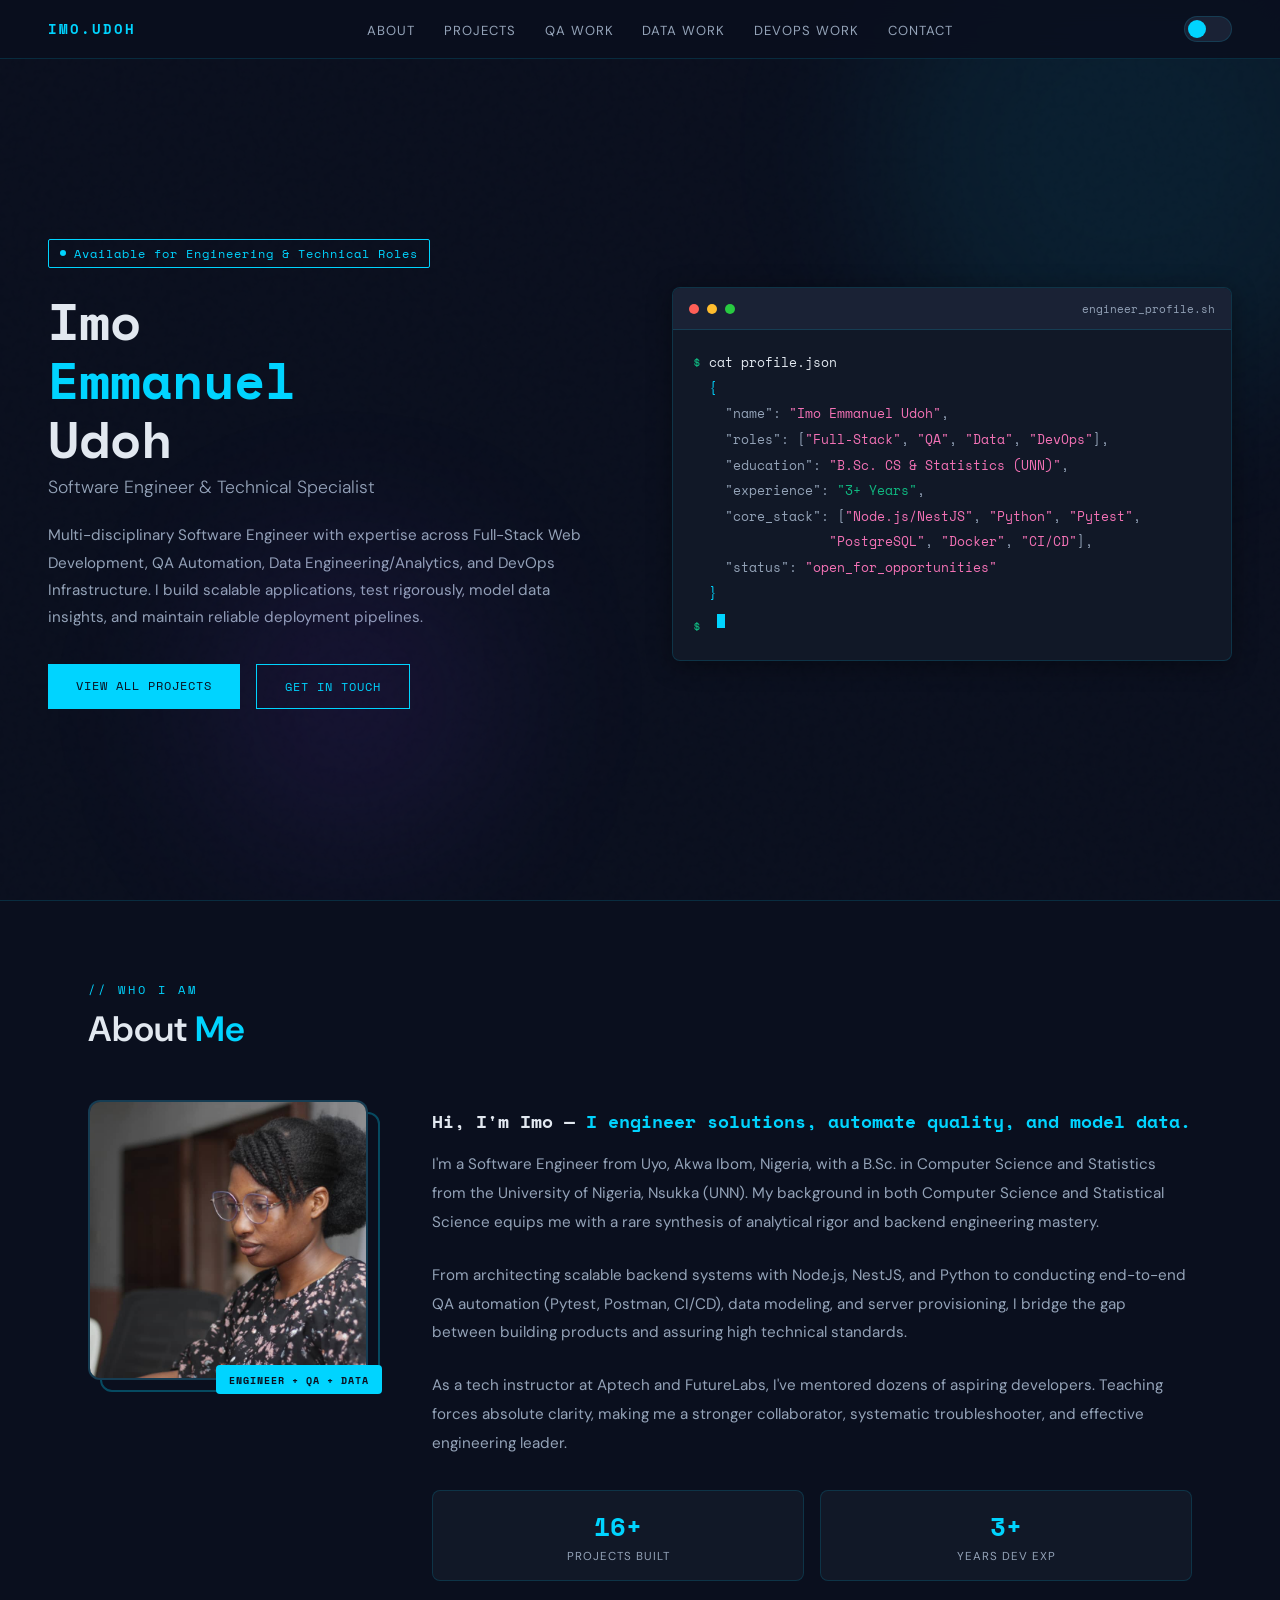
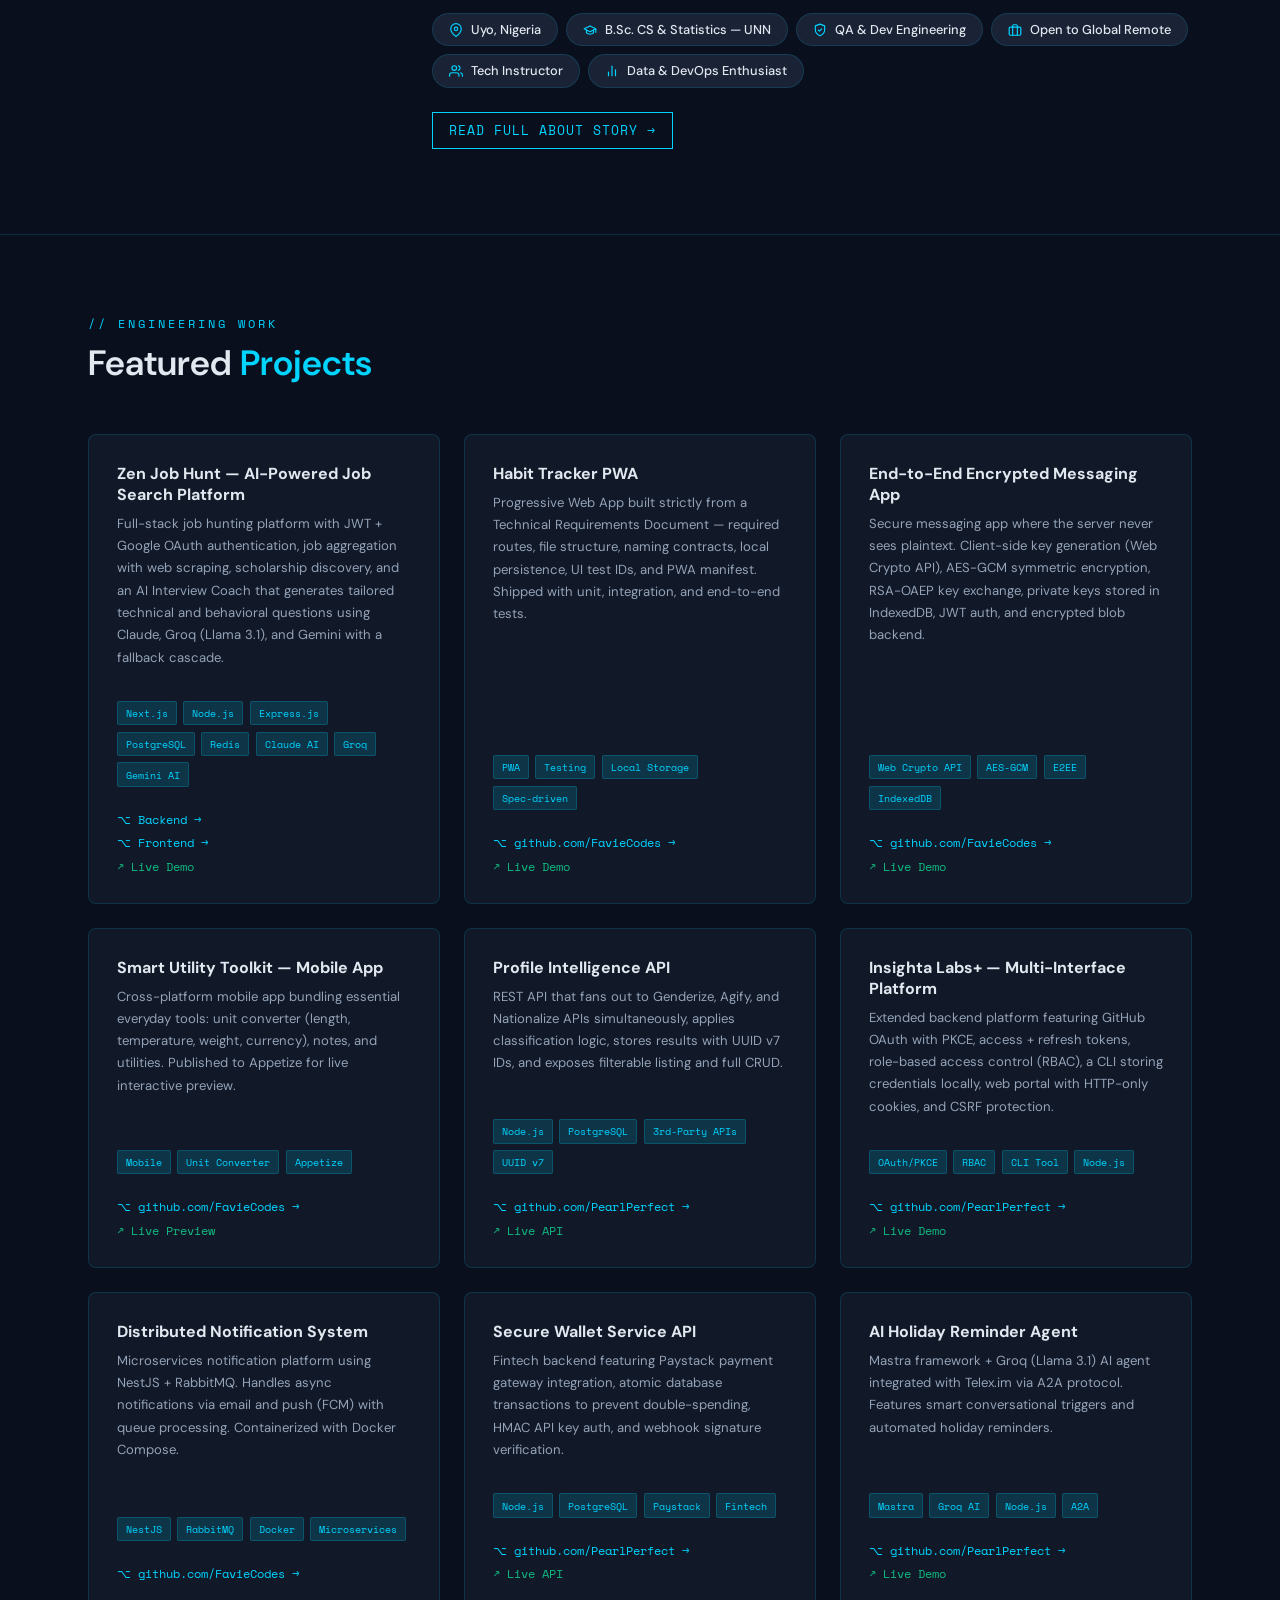
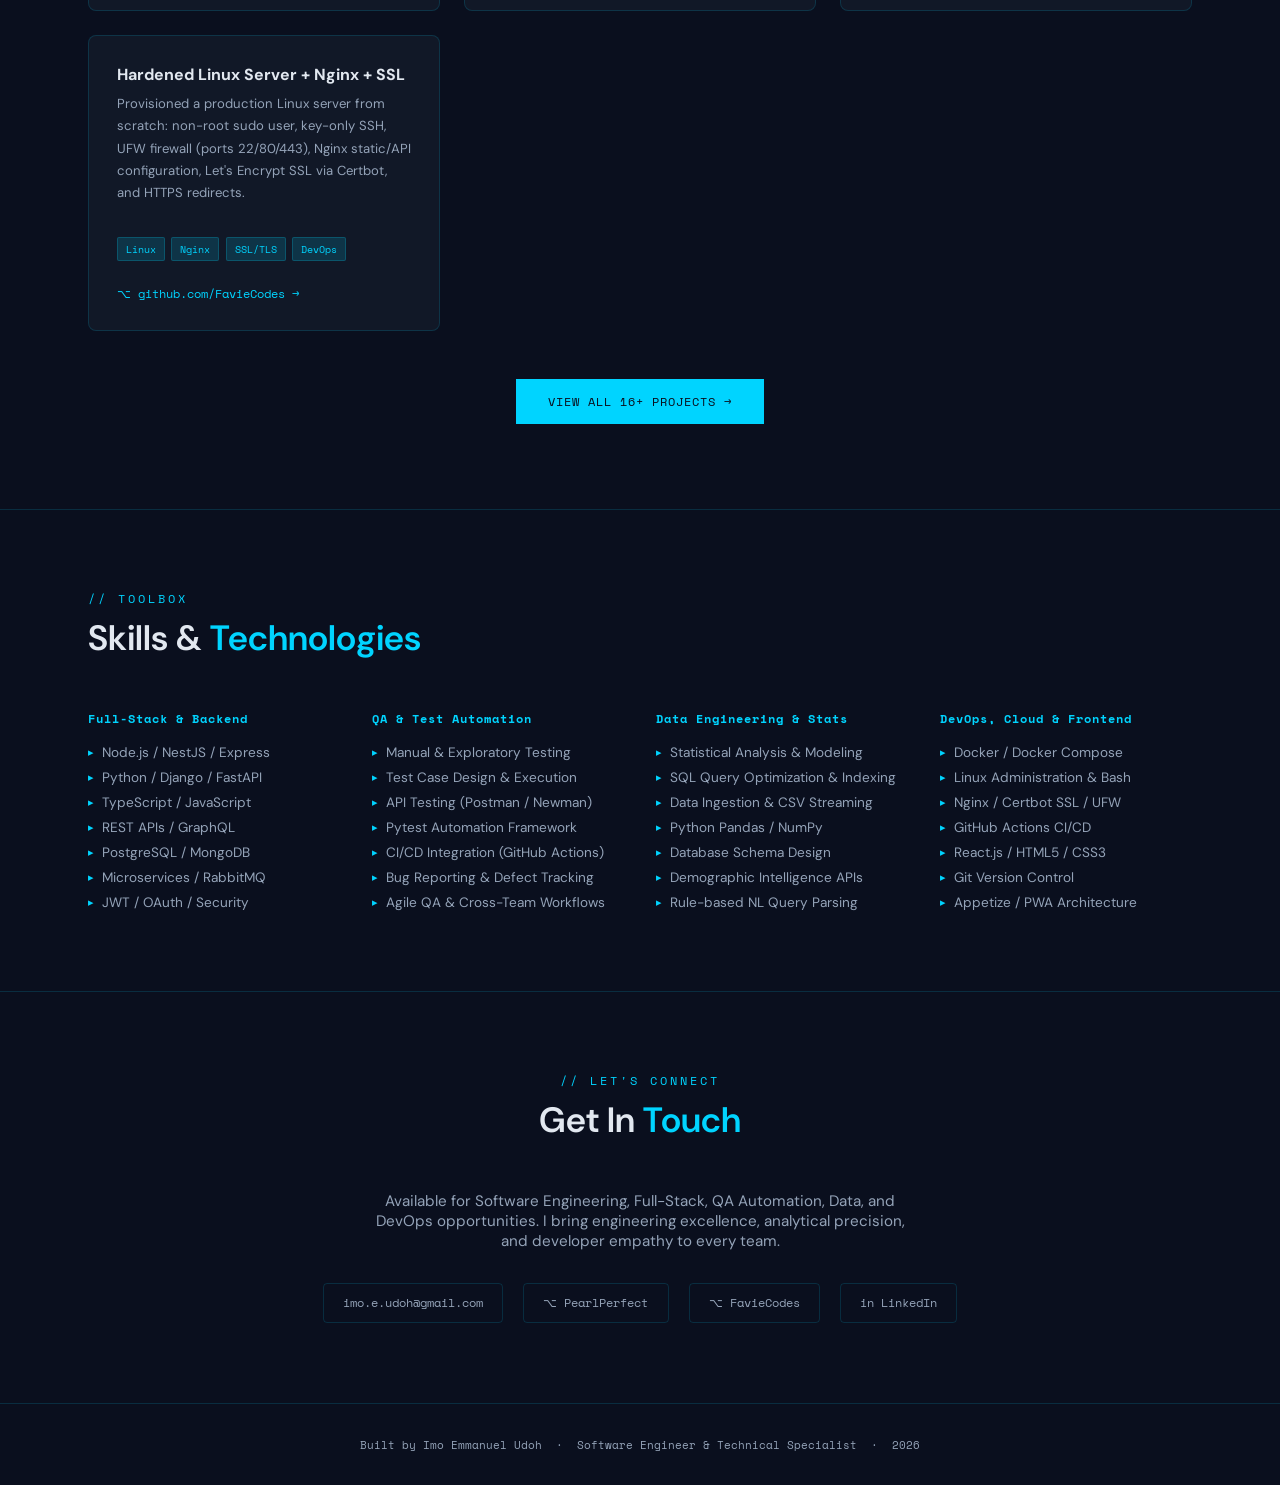
==== commit b581c920: "feat: add Zen Job Hunt project card to projects and index pages" ====
--- a/index.html
+++ b/index.html
@@ -175,6 +175,18 @@
   <div class="projects-grid">
 
     <!-- Project 1 -->
+    <div class="project-card fade-in">
+      <h3>Zen Job Hunt — AI-Powered Job Search Platform</h3>
+      <p>Full-stack job hunting platform with JWT + Google OAuth authentication, job aggregation with web scraping, scholarship discovery, and an AI Interview Coach that generates tailored technical and behavioral questions using Claude, Groq (Llama 3.1), and Gemini with a fallback cascade.</p>
+      <div class="stage-tags" style="margin-bottom:1rem"><span class="tag">Next.js</span><span class="tag">Node.js</span><span class="tag">Express.js</span><span class="tag">PostgreSQL</span><span class="tag">Redis</span><span class="tag">Claude AI</span><span class="tag">Groq</span><span class="tag">Gemini AI</span></div>
+      <div class="project-links">
+        <a href="https://github.com/PearlPerfect/Zen-job-hunt" class="project-link" target="_blank">⌥ Backend →</a>
+        <a href="https://github.com/PearlPerfect/job-hunt-frontend" class="project-link" target="_blank">⌥ Frontend →</a>
+        <a href="#" class="project-link live" target="_blank">↗ Live Demo</a>
+      </div>
+    </div>
+
+    <!-- Project 2 -->
     <div class="project-card fade-in">
       <h3>Habit Tracker PWA</h3>
       <p>Progressive Web App built strictly from a Technical Requirements Document — required routes, file structure, naming contracts, local persistence, UI test IDs, and PWA manifest. Shipped with unit, integration, and end-to-end tests.</p>
